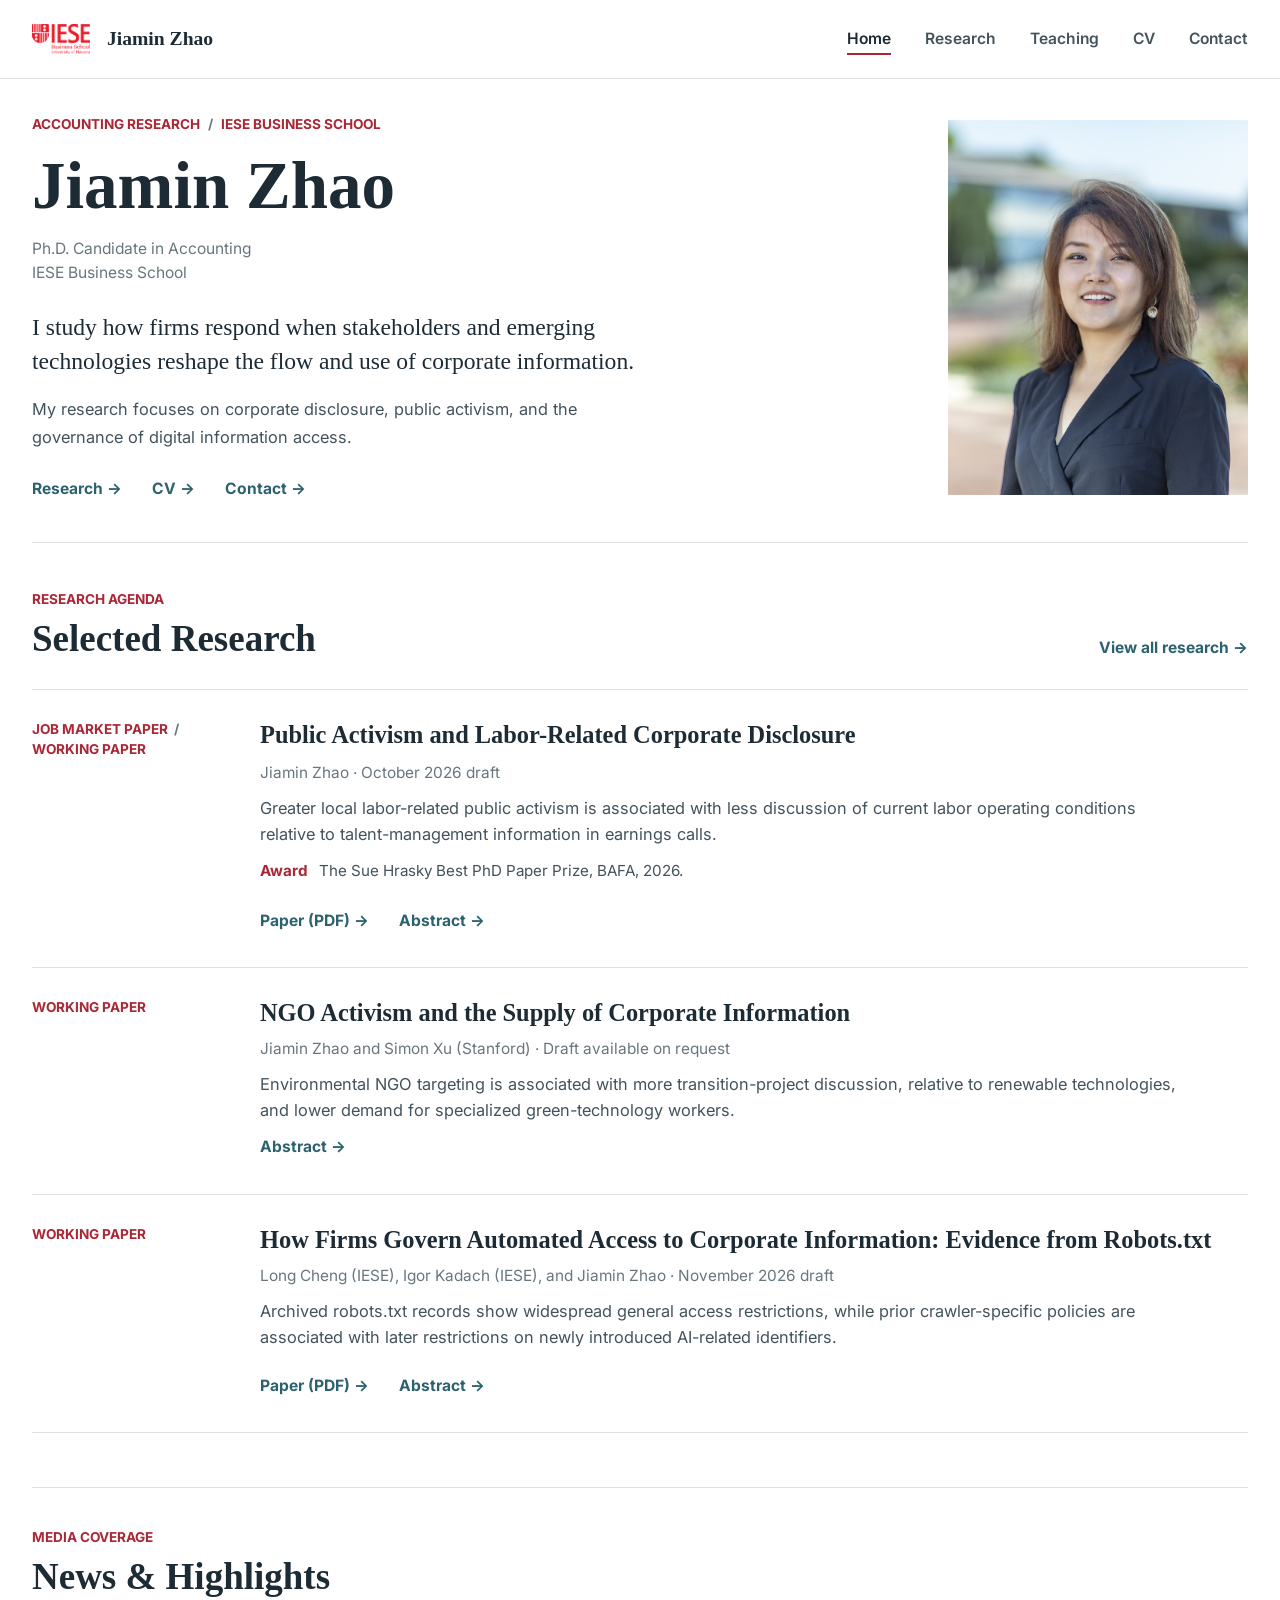
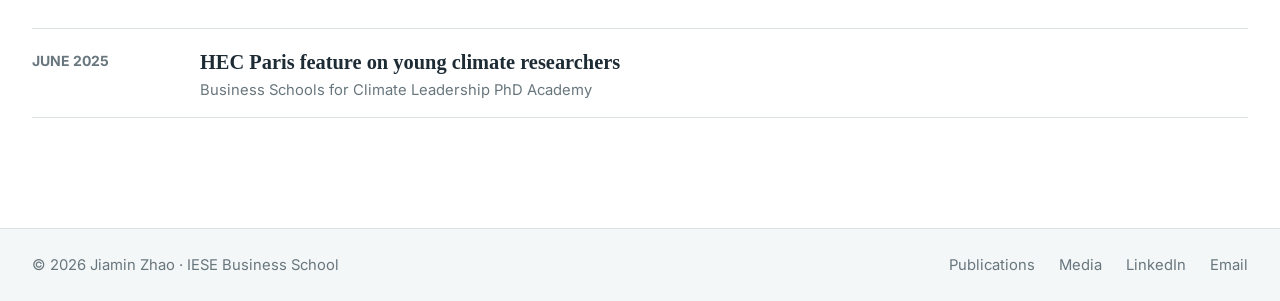
==== index.html @ 76c3f4a5 "Build MkDocs site [skip ci]" ====
<!doctype html>
<html lang="en" class="no-js">
  <head>
    
      <meta charset="utf-8">
      <meta name="viewport" content="width=device-width,initial-scale=1">
      
        <meta name="description" content="Jiamin Zhao is an Accounting Ph.D. Candidate at IESE Business School studying corporate disclosure, public activism, and the governance of digital information access.">
      
      
      
        <link rel="canonical" href="https://zhao-jiamin.github.io/">
      
      
      
        <link rel="next" href="research/">
      
      
        
      
      
      <link rel="icon" href="assets/images/monogram.svg">
      <meta name="generator" content="mkdocs-1.6.1, mkdocs-material-9.8.1">
    
    
      
        <title>Home - Jiamin Zhao</title>
      
    
    
      <link rel="stylesheet" href="assets/stylesheets/main.57a0d79d.min.css">
      
        
        <link rel="stylesheet" href="assets/stylesheets/palette.fb2fffe2.min.css">
      
      


    
    
      
    
    
      
        
        
        <link rel="preconnect" href="https://fonts.gstatic.com" crossorigin>
        <link rel="stylesheet" href="https://fonts.googleapis.com/css?family=Inter:300,300i,400,400i,700,700i%7CJetBrains+Mono:400,400i,700,700i&display=fallback">
        <style>:root{--md-text-font:"Inter";--md-code-font:"JetBrains Mono"}</style>
      
    
    
      <link rel="stylesheet" href="assets/stylesheets/extra.css">
    
    <script>__md_scope=new URL(".",location),__md_hash=e=>[...e].reduce(((e,_)=>(e<<5)-e+_.charCodeAt(0)),0),__md_get=(e,_=localStorage,t=__md_scope)=>JSON.parse(_.getItem(t.pathname+"."+e)),__md_set=(e,_,t=localStorage,a=__md_scope)=>{try{t.setItem(a.pathname+"."+e,JSON.stringify(_))}catch(e){}}</script>
    
      

    
    
  
  

  </head>
  
  
    
    
    
    
    
    <body dir="ltr" data-md-color-scheme="default" data-md-color-primary="white" data-md-color-accent="red">
  
    
    <input class="md-toggle" data-md-toggle="drawer" type="checkbox" id="__drawer" autocomplete="off">
    <input class="md-toggle" data-md-toggle="search" type="checkbox" id="__search" autocomplete="off">
    <label class="md-overlay" for="__drawer"></label>
    <div data-md-component="skip">
      
    </div>
    <div data-md-component="announce">
      
    </div>
    
    
  <header class="site-header">
    <a class="site-skip" href="#main-content">Skip to content</a>
    <div class="site-header__inner">
      <a class="site-brand" href="." aria-label="Jiamin Zhao, home">
        <img src="assets/iese-logo.png" alt="IESE Business School" width="58" height="31">
        <span>Jiamin Zhao</span>
      </a>
      <nav class="site-nav" aria-label="Primary navigation">
        <a href="." aria-current="page">Home</a>
        <a href="research/" >Research</a>
        <a href="teaching/" >Teaching</a>
        <a href="assets/cv.pdf">CV</a>
        <a href="mailto:JZhao@iese.edu">Contact</a>
      </nav>
      <details class="site-menu">
        <summary>Menu</summary>
        <nav aria-label="Mobile navigation">
          <a href="." aria-current="page">Home</a>
          <a href="research/" >Research</a>
          <a href="teaching/" >Teaching</a>
          <a href="assets/cv.pdf">CV</a>
          <a href="mailto:JZhao@iese.edu">Contact</a>
        </nav>
      </details>
    </div>
  </header>

    <div class="md-container" data-md-component="container">
      
      
      <main class="md-main" data-md-component="main">
        <div class="md-main__inner md-grid">
          
          
  <div class="md-content" data-md-component="content">
    <article class="md-content__inner md-typeset" id="main-content" tabindex="-1">
      <div class="home-hero">
  <div class="hero-identity">
    <p class="eyebrow">Accounting research <span aria-hidden="true">/</span> IESE Business School</p>
    <h1>Jiamin Zhao</h1>
    <p class="hero-role">Ph.D. Candidate in Accounting<br>IESE Business School</p>
  </div>
  <figure class="hero-portrait">
    <img src="assets/images/profile.jpg" alt="Portrait of Jiamin Zhao" width="800" height="1000" fetchpriority="high">
  </figure>
  <div class="hero-message">
    <p class="hero-statement">I study how firms respond when stakeholders and emerging technologies reshape the flow and use of corporate information.</p>
    <p class="hero-support">My research focuses on corporate disclosure, public activism, and the governance of digital information access.</p>
    <div class="hero-links">
      <a href="research/">Research <span aria-hidden="true">&rarr;</span></a>
      <a href="assets/cv.pdf">CV <span aria-hidden="true">&rarr;</span></a>
      <a href="mailto:JZhao@iese.edu">Contact <span aria-hidden="true">&rarr;</span></a>
    </div>
  </div>
</div>

<section class="home-research" aria-labelledby="selected-research">
  <div class="section-heading">
    <div>
      <p class="eyebrow">Research agenda</p>
      <h2 id="selected-research">Selected Research</h2>
    </div>
    <a href="research/" class="section-link">View all research <span aria-hidden="true">&rarr;</span></a>
  </div>

  <article class="research-preview">
    <p class="research-preview__label">Job Market Paper <span aria-hidden="true">/</span> Working paper</p>
    <h3><a href="research/#job-market-paper">Public Activism and Labor-Related Corporate Disclosure</a></h3>
    <p class="research-preview__authors">Jiamin Zhao <span aria-hidden="true">&middot;</span> October 2026 draft</p>
    <p class="research-preview__summary">Greater local labor-related public activism is associated with less discussion of current labor operating conditions relative to talent-management information in earnings calls.</p>
    <p class="research-preview__award"><strong>Award</strong> The Sue Hrasky Best PhD Paper Prize, BAFA, 2026.</p>
    <div class="paper-links">
      <a href="assets/job-market-paper.pdf">Paper (PDF) <span aria-hidden="true">&rarr;</span></a>
      <a href="research/#job-market-abstract">Abstract <span aria-hidden="true">&rarr;</span></a>
    </div>
  </article>

  <article class="research-preview">
    <p class="research-preview__label">Working paper</p>
    <h3><a href="research/#ngo-activism">NGO Activism and the Supply of Corporate Information</a></h3>
    <p class="research-preview__authors">Jiamin Zhao and Simon Xu (Stanford) <span aria-hidden="true">&middot;</span> Draft available on request</p>
    <p class="research-preview__summary">Environmental NGO targeting is associated with more transition-project discussion, relative to renewable technologies, and lower demand for specialized green-technology workers.</p>
    <a class="text-link" href="research/#ngo-abstract">Abstract <span aria-hidden="true">&rarr;</span></a>
  </article>

  <article class="research-preview">
    <p class="research-preview__label">Working paper</p>
    <h3><a href="research/#automated-access">How Firms Govern Automated Access to Corporate Information: Evidence from Robots.txt</a></h3>
    <p class="research-preview__authors">Long Cheng (IESE), Igor Kadach (IESE), and Jiamin Zhao <span aria-hidden="true">&middot;</span> November 2026 draft</p>
    <p class="research-preview__summary">Archived robots.txt records show widespread general access restrictions, while prior crawler-specific policies are associated with later restrictions on newly introduced AI-related identifiers.</p>
    <div class="paper-links">
      <a href="assets/automated-access-paper.pdf">Paper (PDF) <span aria-hidden="true">&rarr;</span></a>
      <a href="research/#automated-access-abstract">Abstract <span aria-hidden="true">&rarr;</span></a>
    </div>
  </article>
</section>

<section class="home-highlights" aria-labelledby="news-highlights">
  <div class="section-heading">
    <div>
      <p class="eyebrow">Media coverage</p>
      <h2 id="news-highlights">News &amp; Highlights</h2>
    </div>
  </div>
  <article class="highlight-entry">
    <p class="highlight-date">June 2025</p>
    <p><a href="https://www.hec.edu/en/society-organizations-center/news/young-researchers-converge-hec-paris-rethink-climate-leadership">HEC Paris feature on young climate researchers</a><span>Business Schools for Climate Leadership PhD Academy</span></p>
  </article>
</section>
    </article>
  </div>

          
<script>var target=document.getElementById(location.hash.slice(1));target&&target.name&&(target.checked=target.name.startsWith("__tabbed_"))</script>
        </div>
        
      </main>
      
  <footer class="site-footer">
    <div class="site-footer__inner">
      <p>&copy; 2026 Jiamin Zhao <span aria-hidden="true">&middot;</span> IESE Business School</p>
      <nav aria-label="Secondary navigation">
        <a href="publications/">Publications</a>
        <a href="insights/">Media</a>
        <a href="https://www.linkedin.com/in/jiamin-zhao-689607228/">LinkedIn</a>
        <a href="mailto:JZhao@iese.edu">Email</a>
      </nav>
    </div>
  </footer>

    </div>
    <div class="md-dialog" data-md-component="dialog">
      <div class="md-dialog__inner md-typeset"></div>
    </div>
    
    
    
      
      
      <script id="__config" type="application/json">{"annotate": null, "base": ".", "features": [], "search": "assets/javascripts/workers/search.a7633da7.min.js", "tags": null, "translations": {"clipboard.copied": "Copied to clipboard", "clipboard.copy": "Copy to clipboard", "search.result.more.one": "1 more on this page", "search.result.more.other": "# more on this page", "search.result.none": "No matching documents", "search.result.one": "1 matching document", "search.result.other": "# matching documents", "search.result.placeholder": "Type to start searching", "search.result.term.missing": "Missing", "select.version": "Select version"}, "version": null}</script>
    
    
      <script src="assets/javascripts/bundle.a5f9d56c.min.js"></script>
      
    
  </body>
</html>
---- assets/stylesheets/main.57a0d79d.min.css ----
@charset "UTF-8";html{box-sizing:border-box;-webkit-text-size-adjust:none;-moz-text-size-adjust:none;text-size-adjust:none}*,:after,:before{box-sizing:inherit}@media(prefers-reduced-motion){*,:after,:before{transition:none!important}}body{margin:0;-webkit-font-smoothing:antialiased;-moz-osx-font-smoothing:grayscale;--md-text-font-family:var(--md-text-font, _),
    -apple-system, BlinkMacSystemFont, Helvetica, Arial, sans-serif;--md-code-font-family:var(--md-code-font, _),
    SFMono-Regular, Consolas, Menlo, monospace}.md-typeset code:not(.focus-visible),a,button,input,label{-webkit-tap-highlight-color:transparent}a{color:inherit;text-decoration:none}hr{box-sizing:initial;display:block;height:.05rem;padding:0;overflow:visible;border:0}small{font-size:80%}sub,sup{line-height:1em}img{border-style:none}table{border-spacing:0;border-collapse:initial}td,th{font-weight:400;vertical-align:top}button{padding:0;margin:0;font-family:inherit;font-size:inherit;background:#0000;border:0}input{border:0;outline:none}:root{--md-primary-fg-color:#4051b5;--md-primary-fg-color--light:#5d6cc0;--md-primary-fg-color--dark:#303fa1;--md-primary-bg-color:#fff;--md-primary-bg-color--light:#ffffffb3;--md-accent-fg-color:#526cfe;--md-accent-fg-color--transparent:#526cfe1a;--md-accent-bg-color:#fff;--md-accent-bg-color--light:#ffffffb3;--md-typeset-table-sort-icon:url("data:image/svg+xml;charset=utf-8,<svg xmlns='http://www.w3.org/2000/svg' viewBox='0 0 24 24'><path d='m18 21-4-4h3V7h-3l4-4 4 4h-3v10h3M2 19v-2h10v2M2 13v-2h7v2M2 7V5h4v2z'/></svg>");--md-typeset-table-sort-icon--asc:url("data:image/svg+xml;charset=utf-8,<svg xmlns='http://www.w3.org/2000/svg' viewBox='0 0 24 24'><path d='M19 17h3l-4 4-4-4h3V3h2M2 17h10v2H2M6 5v2H2V5m0 6h7v2H2z'/></svg>");--md-typeset-table-sort-icon--desc:url("data:image/svg+xml;charset=utf-8,<svg xmlns='http://www.w3.org/2000/svg' viewBox='0 0 24 24'><path d='M19 7h3l-4-4-4 4h3v14h2M2 17h10v2H2M6 5v2H2V5m0 6h7v2H2z'/></svg>")}[data-md-color-scheme=default]{color-scheme:light}[data-md-color-scheme=default] img[src$="#gh-dark-mode-only"],[data-md-color-scheme=default] img[src$="#only-dark"]{display:none}:root,[data-md-color-scheme=default]{--md-hue:225deg;--md-default-fg-color:#000000de;--md-default-fg-color--light:#0000008a;--md-default-fg-color--lighter:#00000052;--md-default-fg-color--lightest:#00000012;--md-default-bg-color:#fff;--md-default-bg-color--light:#ffffffb3;--md-default-bg-color--lighter:#ffffff4d;--md-default-bg-color--lightest:#ffffff1f;--md-code-fg-color:#36464e;--md-code-bg-color:#f5f5f5;--md-code-bg-color--light:#f5f5f5b3;--md-code-bg-color--lighter:#f5f5f54d;--md-code-hl-color:#4287ff;--md-code-hl-color--light:#4287ff1a;--md-code-hl-number-color:#d52a2a;--md-code-hl-special-color:#db1457;--md-code-hl-function-color:#a846b9;--md-code-hl-constant-color:#6e59d9;--md-code-hl-keyword-color:#3f6ec6;--md-code-hl-string-color:#1c7d4d;--md-code-hl-name-color:var(--md-code-fg-color);--md-code-hl-operator-color:var(--md-default-fg-color--light);--md-code-hl-punctuation-color:var(--md-default-fg-color--light);--md-code-hl-comment-color:var(--md-default-fg-color--light);--md-code-hl-generic-color:var(--md-default-fg-color--light);--md-code-hl-variable-color:var(--md-default-fg-color--light);--md-typeset-color:var(--md-default-fg-color);--md-typeset-a-color:var(--md-primary-fg-color);--md-typeset-del-color:#f5503d26;--md-typeset-ins-color:#0bd57026;--md-typeset-kbd-color:#fafafa;--md-typeset-kbd-accent-color:#fff;--md-typeset-kbd-border-color:#b8b8b8;--md-typeset-mark-color:#ffff0080;--md-typeset-table-color:#0000001f;--md-typeset-table-color--light:#00000009;--md-admonition-fg-color:var(--md-default-fg-color);--md-admonition-bg-color:var(--md-default-bg-color);--md-warning-fg-color:#000000de;--md-warning-bg-color:#ff9;--md-footer-fg-color:#fff;--md-footer-fg-color--light:#ffffffb3;--md-footer-fg-color--lighter:#ffffff73;--md-footer-bg-color:#000000de;--md-footer-bg-color--dark:#00000052;--md-shadow-z1:0 0.2rem 0.5rem #0000000d,
    0 0 0.05rem #0000001a;--md-shadow-z2:0 0.2rem 0.5rem #0000001a,
    0 0 0.05rem #00000040;--md-shadow-z3:0 0.2rem 0.5rem #0003,
    0 0 0.05rem #00000059}.md-icon svg{display:block;width:1.2rem;height:1.2rem;fill:currentcolor}aside,body,input{font-family:var(--md-text-font-family);font-feature-settings:"kern","liga";color:var(--md-typeset-color)}code,kbd,pre{font-family:var(--md-code-font-family);font-feature-settings:"kern"}.md-typeset{font-size:.8rem;line-height:1.6;overflow-wrap:break-word;-webkit-print-color-adjust:exact;color-adjust:exact}@media print{.md-typeset{font-size:.68rem}.md-typeset code,.md-typeset kbd,.md-typeset pre{white-space:pre-wrap}}.md-typeset blockquote,.md-typeset dl,.md-typeset figure,.md-typeset ol,.md-typeset pre,.md-typeset ul{margin-top:1em;margin-bottom:1em}.md-typeset h1{margin:0 0 1.25em;font-size:2em;line-height:1.3;color:var(--md-default-fg-color--light)}.md-typeset h1,.md-typeset h2{font-weight:300;letter-spacing:-.01em}.md-typeset h2{margin:1.6em 0 .64em;font-size:1.5625em;line-height:1.4}.md-typeset h3{margin:1.6em 0 .8em;font-size:1.25em;font-weight:400;line-height:1.5;letter-spacing:-.01em}.md-typeset h2+h3{margin-top:.8em}.md-typeset h4{margin:1em 0;font-weight:700;letter-spacing:-.01em}.md-typeset h5,.md-typeset h6{margin:1.25em 0;font-size:.8em;font-weight:700;color:var(--md-default-fg-color--light);letter-spacing:-.01em}.md-typeset h5{text-transform:uppercase}.md-typeset h5 code{text-transform:none}.md-typeset hr{display:flow-root;margin:1.5em 0;border-bottom:.05rem solid var(--md-default-fg-color--lightest)}.md-typeset a{color:var(--md-typeset-a-color);word-break:break-word}.md-typeset a,.md-typeset a:before{transition:color 125ms}.md-typeset a:focus,.md-typeset a:hover{color:var(--md-accent-fg-color)}.md-typeset a:focus code,.md-typeset a:hover code{color:var(--md-accent-fg-color);background-color:var(--md-accent-fg-color--transparent)}.md-typeset a code{color:var(--md-typeset-a-color)}.md-typeset a.focus-visible{outline-color:var(--md-accent-fg-color);outline-offset:.2rem}.md-typeset code,.md-typeset kbd,.md-typeset pre{font-variant-ligatures:none;color:var(--md-code-fg-color);direction:ltr;transition:background-color 125ms}.md-typeset code{padding:0 .2941176471em;font-size:.85em;word-break:break-word;background-color:var(--md-code-bg-color);border-radius:.1rem;-webkit-box-decoration-break:clone;box-decoration-break:clone;transition:color 125ms,background-color 125ms}.md-typeset code:not(.focus-visible){outline:none}.md-typeset pre{position:relative;display:flow-root;line-height:1.4}.md-typeset pre>code{display:block;padding:.7720588235em 1.1764705882em;margin:0;overflow:auto;word-break:normal;touch-action:auto;scrollbar-color:var(--md-default-fg-color--lighter) #0000;scrollbar-width:thin;outline-color:var(--md-accent-fg-color);box-shadow:none;-webkit-box-decoration-break:slice;box-decoration-break:slice}.md-typeset pre>code:hover{scrollbar-color:var(--md-accent-fg-color) #0000}.md-typeset pre>code::-webkit-scrollbar{width:.2rem;height:.2rem}.md-typeset pre>code::-webkit-scrollbar-thumb{background-color:var(--md-default-fg-color--lighter)}.md-typeset pre>code::-webkit-scrollbar-thumb:hover{background-color:var(--md-accent-fg-color)}.md-typeset kbd{display:inline-block;padding:0 .6666666667em;font-size:.75em;color:var(--md-default-fg-color);word-break:break-word;vertical-align:text-top;background-color:var(--md-typeset-kbd-color);border-radius:.1rem;box-shadow:0 .1rem 0 .05rem var(--md-typeset-kbd-border-color),0 .1rem 0 var(--md-typeset-kbd-border-color),0 -.1rem .2rem var(--md-typeset-kbd-accent-color) inset}.md-typeset mark{color:inherit;word-break:break-word;background-color:var(--md-typeset-mark-color);-webkit-box-decoration-break:clone;box-decoration-break:clone}.md-typeset abbr{text-decoration:none;cursor:help}.md-typeset [data-preview],.md-typeset abbr{border-bottom:.05rem dotted var(--md-default-fg-color--light)}.md-typeset small{opacity:.75}[dir=ltr] .md-typeset sub,[dir=ltr] .md-typeset sup{margin-left:.078125em}[dir=rtl] .md-typeset sub,[dir=rtl] .md-typeset sup{margin-right:.078125em}[dir=ltr] .md-typeset blockquote{padding-left:.6rem;border-left:.2rem solid var(--md-default-fg-color--lighter)}[dir=rtl] .md-typeset blockquote{padding-right:.6rem;border-right:.2rem solid var(--md-default-fg-color--lighter)}.md-typeset blockquote{margin-left:0;margin-right:0;color:var(--md-default-fg-color--light)}.md-typeset ul{list-style-type:disc}.md-typeset ul[type]{list-style-type:revert-layer}[dir=ltr] .md-typeset ol,[dir=ltr] .md-typeset ol li ol,[dir=ltr] .md-typeset ol li ul,[dir=ltr] .md-typeset ul,[dir=ltr] .md-typeset ul li ol,[dir=ltr] .md-typeset ul li ul{margin-left:.625em}[dir=rtl] .md-typeset ol,[dir=rtl] .md-typeset ol li ol,[dir=rtl] .md-typeset ol li ul,[dir=rtl] .md-typeset ul,[dir=rtl] .md-typeset ul li ol,[dir=rtl] .md-typeset ul li ul{margin-right:.625em}.md-typeset ol,.md-typeset ul{padding:0}.md-typeset ol:not([hidden]),.md-typeset ul:not([hidden]){display:flow-root}.md-typeset ol ol,.md-typeset ul ol{list-style-type:lower-alpha}.md-typeset ol ol ol,.md-typeset ul ol ol{list-style-type:lower-roman}.md-typeset ol ol ol ol,.md-typeset ul ol ol ol{list-style-type:upper-alpha}.md-typeset ol ol ol ol ol,.md-typeset ul ol ol ol ol{list-style-type:upper-roman}.md-typeset ol[type],.md-typeset ul[type]{list-style-type:revert-layer}[dir=ltr] .md-typeset ol li,[dir=ltr] .md-typeset ul li{margin-left:1.25em}[dir=rtl] .md-typeset ol li,[dir=rtl] .md-typeset ul li{margin-right:1.25em}.md-typeset ol li,.md-typeset ul li{margin-bottom:.5em}.md-typeset ol li blockquote,.md-typeset ol li p,.md-typeset ul li blockquote,.md-typeset ul li p{margin:.5em 0}.md-typeset ol li:last-child,.md-typeset ul li:last-child{margin-bottom:0}.md-typeset ol li ol,.md-typeset ol li ul,.md-typeset ul li ol,.md-typeset ul li ul{margin-top:.5em;margin-bottom:.5em}[dir=ltr] .md-typeset dd{margin-left:1.875em}[dir=rtl] .md-typeset dd{margin-right:1.875em}.md-typeset dd{margin-top:1em;margin-bottom:1.5em}.md-typeset img,.md-typeset svg,.md-typeset video{max-width:100%;height:auto}.md-typeset img[align=left]{margin:1em 1em 1em 0}.md-typeset img[align=right]{margin:1em 0 1em 1em}.md-typeset img[align]:only-child{margin-top:0}.md-typeset figure{display:flow-root;width:fit-content;max-width:100%;margin:1em auto;text-align:center}.md-typeset figure img{display:block;margin:0 auto}.md-typeset figcaption{max-width:24rem;margin:1em auto;font-style:italic}.md-typeset iframe{max-width:100%}.md-typeset table:not([class]){display:inline-block;max-width:100%;overflow:auto;font-size:.64rem;touch-action:auto;background-color:var(--md-default-bg-color);border:.05rem solid var(--md-typeset-table-color);border-radius:.1rem}@media print{.md-typeset table:not([class]){display:table}}.md-typeset table:not([class])+*{margin-top:1.5em}.md-typeset table:not([class]) td>:first-child,.md-typeset table:not([class]) th>:first-child{margin-top:0}.md-typeset table:not([class]) td>:last-child,.md-typeset table:not([class]) th>:last-child{margin-bottom:0}.md-typeset table:not([class]) td:not([align]),.md-typeset table:not([class]) th:not([align]){text-align:left}[dir=rtl] .md-typeset table:not([class]) td:not([align]),[dir=rtl] .md-typeset table:not([class]) th:not([align]){text-align:right}.md-typeset table:not([class]) th{min-width:5rem;padding:.9375em 1.25em;font-weight:700;vertical-align:top}.md-typeset table:not([class]) td{padding:.9375em 1.25em;vertical-align:top;border-top:.05rem solid var(--md-typeset-table-color)}.md-typeset table:not([class]) tbody tr{transition:background-color 125ms}.md-typeset table:not([class]) tbody tr:hover{background-color:var(--md-typeset-table-color--light);box-shadow:0 .05rem 0 var(--md-default-bg-color) inset}.md-typeset table:not([class]) a{word-break:normal}.md-typeset table th[role=columnheader]{cursor:pointer}[dir=ltr] .md-typeset table th[role=columnheader]:after{margin-left:.5em}[dir=rtl] .md-typeset table th[role=columnheader]:after{margin-right:.5em}.md-typeset table th[role=columnheader]:after{display:inline-block;width:1.2em;height:1.2em;vertical-align:text-bottom;content:"";-webkit-mask-image:var(--md-typeset-table-sort-icon);mask-image:var(--md-typeset-table-sort-icon);-webkit-mask-repeat:no-repeat;mask-repeat:no-repeat;-webkit-mask-size:contain;mask-size:contain;transition:background-color 125ms}.md-typeset table th[role=columnheader]:hover:after{background-color:var(--md-default-fg-color--lighter)}.md-typeset table th[role=columnheader][aria-sort=ascending]:after{background-color:var(--md-default-fg-color--light);-webkit-mask-image:var(--md-typeset-table-sort-icon--asc);mask-image:var(--md-typeset-table-sort-icon--asc)}.md-typeset table th[role=columnheader][aria-sort=descending]:after{background-color:var(--md-default-fg-color--light);-webkit-mask-image:var(--md-typeset-table-sort-icon--desc);mask-image:var(--md-typeset-table-sort-icon--desc)}.md-typeset__scrollwrap{margin:1em -.8rem;overflow-x:auto;touch-action:auto}.md-typeset__table{display:inline-block;padding:0 .8rem;margin-bottom:.5em}@media print{.md-typeset__table{display:block}}html .md-typeset__table table{display:table;width:100%;margin:0;overflow:hidden}@media screen and (max-width:44.984375em){.md-content__inner>pre{margin:1em -.8rem}.md-content__inner>pre code{border-radius:0}}.md-typeset .md-author{position:relative;display:block;flex-shrink:0;width:1.6rem;height:1.6rem;overflow:hidden;border-radius:100%;transition:color 125ms,transform 125ms}.md-typeset .md-author img{display:block}.md-typeset .md-author--more{font-size:.6rem;font-weight:700;line-height:1.6rem;color:var(--md-default-fg-color--lighter);text-align:center;background:var(--md-default-fg-color--lightest)}.md-typeset .md-author--long{width:2.4rem;height:2.4rem}.md-typeset a.md-author{transform:scale(1)}.md-typeset a.md-author img{filter:grayscale(100%) opacity(75%);border-radius:100%;transition:filter 125ms}.md-typeset a.md-author:focus,.md-typeset a.md-author:hover{z-index:1;transform:scale(1.1)}.md-typeset a.md-author:focus img,.md-typeset a.md-author:hover img{filter:grayscale(0)}.md-banner{overflow:auto;color:var(--md-footer-fg-color);background-color:var(--md-footer-bg-color)}@media print{.md-banner{display:none}}.md-banner--warning{color:var(--md-warning-fg-color);background-color:var(--md-warning-bg-color)}.md-banner__inner{padding:0 .8rem;margin:.6rem auto;font-size:.7rem}[dir=ltr] .md-banner__button{float:right}[dir=rtl] .md-banner__button{float:left}.md-banner__button{color:inherit;cursor:pointer;transition:opacity .25s}.no-js .md-banner__button{display:none}.md-banner__button:hover{opacity:.7}html{height:100%;overflow-x:hidden;font-size:125%}@media screen and (min-width:100em){html{font-size:137.5%}}@media screen and (min-width:125em){html{font-size:150%}}body{position:relative;display:flex;flex-direction:column;width:100%;min-height:100%;font-size:.5rem;background-color:var(--md-default-bg-color)}@media print{body{display:block}}@media screen and (max-width:59.984375em){body[data-md-scrolllock]{position:fixed}}.md-grid{max-width:61rem;margin-left:auto;margin-right:auto}.md-container{display:flex;flex-grow:1;flex-direction:column}@media print{.md-container{display:block}}.md-main{flex-grow:1}.md-main__inner{display:flex;height:100%;margin-top:1.5rem}.md-ellipsis{overflow:hidden;text-overflow:ellipsis}.md-toggle{display:none}.md-option{position:absolute;width:0;height:0;opacity:0}.md-option:checked+label:not([hidden]){display:block}.md-option.focus-visible+label{outline-style:auto;outline-color:var(--md-accent-fg-color)}.md-skip{position:fixed;z-index:-1;padding:.3rem .5rem;margin:.5rem;font-size:.64rem;color:var(--md-default-bg-color);background-color:var(--md-default-fg-color);border-radius:.1rem;outline-color:var(--md-accent-fg-color);opacity:0;transform:translateY(.4rem)}.md-skip:focus{z-index:10;opacity:1;transition:transform .25s cubic-bezier(.4,0,.2,1),opacity 175ms 75ms;transform:translateY(0)}@page{margin:25mm}:root{--md-clipboard-icon:url("data:image/svg+xml;charset=utf-8,<svg xmlns='http://www.w3.org/2000/svg' viewBox='0 0 24 24'><path d='M19 21H8V7h11m0-2H8a2 2 0 0 0-2 2v14a2 2 0 0 0 2 2h11a2 2 0 0 0 2-2V7a2 2 0 0 0-2-2m-3-4H4a2 2 0 0 0-2 2v14h2V3h12z'/></svg>");--md-code-select-icon:url("data:image/svg+xml;charset=utf-8,<svg xmlns='http://www.w3.org/2000/svg' viewBox='0 0 24 24'><path d='M19 19h-4v2h4c1.1 0 2-.9 2-2v-4h-2m0-12h-4v2h4v4h2V5c0-1.1-.9-2-2-2M5 5h4V3H5c-1.1 0-2 .9-2 2v4h2m0 6H3v4c0 1.1.9 2 2 2h4v-2H5zm2-4h2v2H7zm4 0h2v2h-2zm4 0h2v2h-2zM7 7h2v2H7zm4 0h2v2h-2zm4 0h2v2h-2zm-8 8h2v2H7zm4 0h2v2h-2zm4 0h2v2h-2z'/></svg>");--md-code-copy-icon:url("data:image/svg+xml;charset=utf-8,<svg xmlns='http://www.w3.org/2000/svg' viewBox='0 0 24 24'><path d='M19 21H8V7h11m0-2H8a2 2 0 0 0-2 2v14a2 2 0 0 0 2 2h11a2 2 0 0 0 2-2V7a2 2 0 0 0-2-2m-3-4H4a2 2 0 0 0-2 2v14h2V3h12z'/></svg>")}.md-clipboard{z-index:1;width:1.5em;height:1.5em;color:var(--md-default-fg-color--lightest);cursor:pointer;border-radius:.1rem;outline-color:var(--md-accent-fg-color);outline-offset:.1rem;transition:color .25s}@media print{.md-clipboard{display:none}}.md-clipboard:not(.focus-visible){outline:none;-webkit-tap-highlight-color:transparent}:hover>.md-clipboard{color:var(--md-default-fg-color--light)}.md-clipboard:focus,.md-clipboard:hover{color:var(--md-accent-fg-color)}.md-clipboard:after{display:block;width:1.125em;height:1.125em;margin:0 auto;content:"";background-color:currentcolor;-webkit-mask-image:var(--md-clipboard-icon);mask-image:var(--md-clipboard-icon);-webkit-mask-repeat:no-repeat;mask-repeat:no-repeat;-webkit-mask-position:center;mask-position:center;-webkit-mask-size:contain;mask-size:contain}.md-clipboard--inline{cursor:pointer}.md-clipboard--inline code{transition:color .25s,background-color .25s}.md-clipboard--inline:focus code,.md-clipboard--inline:hover code{color:var(--md-accent-fg-color);background-color:var(--md-accent-fg-color--transparent)}.md-typeset .md-code__content{display:grid}.md-code__nav{position:absolute;top:.25em;right:.25em;z-index:1;display:flex;gap:.2rem;padding:.2rem;background-color:var(--md-code-bg-color--lighter);border-radius:.1rem;transition:background-color .25s}:hover>.md-code__nav{background-color:var(--md-code-bg-color--light)}.md-code__button{display:block;width:1.5em;height:1.5em;color:var(--md-default-fg-color--lightest);cursor:pointer;outline-color:var(--md-accent-fg-color);outline-offset:.1rem;transition:color .25s}:hover>*>.md-code__button{color:var(--md-default-fg-color--light)}.md-code__button.focus-visible,.md-code__button:hover{color:var(--md-accent-fg-color)}.md-code__button--active{color:var(--md-default-fg-color)!important}.md-code__button:after{display:block;width:1.125em;height:1.125em;margin:0 auto;content:"";background-color:currentcolor;-webkit-mask-repeat:no-repeat;mask-repeat:no-repeat;-webkit-mask-position:center;mask-position:center;-webkit-mask-size:contain;mask-size:contain}.md-code__button[data-md-type=select]:after{-webkit-mask-image:var(--md-code-select-icon);mask-image:var(--md-code-select-icon)}.md-code__button[data-md-type=copy]:after{-webkit-mask-image:var(--md-code-copy-icon);mask-image:var(--md-code-copy-icon)}@keyframes consent{0%{opacity:0;transform:translateY(100%)}to{opacity:1;transform:translateY(0)}}@keyframes overlay{0%{opacity:0}to{opacity:1}}.md-consent__overlay{position:fixed;top:0;z-index:5;width:100%;height:100%;background-color:#0000008a;-webkit-backdrop-filter:blur(.1rem);backdrop-filter:blur(.1rem);opacity:1;animation:overlay .25s both}.md-consent__inner{position:fixed;bottom:0;z-index:5;width:100%;max-height:100%;padding:0;overflow:auto;background-color:var(--md-default-bg-color);border:0;border-radius:.1rem;box-shadow:0 0 .2rem #0000001a,0 .2rem .4rem #0003;animation:consent .5s cubic-bezier(.1,.7,.1,1) both}.md-consent__form{padding:.8rem}.md-consent__settings{display:none;margin:1em 0}input:checked+.md-consent__settings{display:block}.md-consent__controls{margin-bottom:.8rem}.md-typeset .md-consent__controls .md-button{display:inline}@media screen and (max-width:44.984375em){.md-typeset .md-consent__controls .md-button{display:block;width:100%;margin-top:.4rem;text-align:center}}.md-consent label{cursor:pointer}.md-content{flex-grow:1;min-width:0}.md-content__inner{padding-top:.6rem;margin:0 .8rem 1.2rem}@media screen and (min-width:76.25em){[dir=ltr] .md-sidebar--primary:not([hidden])~.md-content>.md-content__inner,[dir=rtl] .md-sidebar--secondary:not([hidden])~.md-content>.md-content__inner{margin-left:1.2rem}[dir=ltr] .md-sidebar--secondary:not([hidden])~.md-content>.md-content__inner,[dir=rtl] .md-sidebar--primary:not([hidden])~.md-content>.md-content__inner{margin-right:1.2rem}}.md-content__inner:before{display:block;height:.4rem;content:""}.md-content__inner>:last-child{margin-bottom:0}[dir=ltr] .md-content__button{float:right;margin-left:.4rem}[dir=rtl] .md-content__button{float:left;margin-right:.4rem}.md-content__button{padding:0;margin:.4rem 0}@media print{.md-content__button{display:none}}.md-typeset .md-content__button{color:var(--md-default-fg-color--lighter)}.md-content__button svg{display:inline;vertical-align:top}[dir=rtl] .md-content__button svg{transform:scaleX(-1)}[dir=ltr] .md-dialog{right:.8rem}[dir=rtl] .md-dialog{left:.8rem}.md-dialog{position:fixed;bottom:.8rem;z-index:4;min-width:11.1rem;padding:.4rem .6rem;pointer-events:none;background-color:var(--md-default-fg-color);border-radius:.1rem;box-shadow:var(--md-shadow-z3);opacity:0;transition:transform 0s .4s,opacity .4s;transform:translateY(100%)}@media print{.md-dialog{display:none}}.md-dialog--active{pointer-events:auto;opacity:1;transition:transform .4s cubic-bezier(.075,.85,.175,1),opacity .4s;transform:translateY(0)}.md-dialog__inner{font-size:.7rem;color:var(--md-default-bg-color)}.md-feedback{margin:2em 0 1em;text-align:center}.md-feedback fieldset{padding:0;margin:0;border:none}.md-feedback__title{margin:1em auto;font-weight:700}.md-feedback__inner{position:relative}.md-feedback__list{position:relative;display:flex;flex-wrap:wrap;place-content:baseline center}.md-feedback__list:hover .md-icon:not(:disabled){color:var(--md-default-fg-color--lighter)}:disabled .md-feedback__list{min-height:1.8rem}.md-feedback__icon{flex-shrink:0;margin:0 .1rem;color:var(--md-default-fg-color--light);cursor:pointer;transition:color 125ms}.md-feedback__icon:not(:disabled).md-icon:hover{color:var(--md-accent-fg-color)}.md-feedback__icon:disabled{color:var(--md-default-fg-color--lightest);pointer-events:none}.md-feedback__note{position:relative;opacity:0;transition:transform .4s cubic-bezier(.1,.7,.1,1),opacity .15s;transform:translateY(.4rem)}.md-feedback__note>*{max-width:16rem;margin:0 auto}:disabled .md-feedback__note{opacity:1;transform:translateY(0)}@media print{.md-feedback,.md-footer{display:none}}.md-footer{color:var(--md-footer-fg-color);background-color:var(--md-footer-bg-color)}.md-footer__inner{justify-content:space-between;padding:.2rem;overflow:auto}.md-footer__inner:not([hidden]){display:flex}.md-footer__link{display:flex;flex-grow:.01;align-items:end;max-width:100%;margin-top:1rem;margin-bottom:.4rem;overflow:hidden;outline-color:var(--md-accent-fg-color);transition:opacity .25s}.md-footer__link:focus,.md-footer__link:hover{opacity:.7}[dir=rtl] .md-footer__link svg{transform:scaleX(-1)}@media screen and (max-width:44.984375em){.md-footer__link--prev{flex-shrink:0}.md-footer__link--prev .md-footer__title{display:none}}[dir=ltr] .md-footer__link--next{margin-left:auto}.md-footer__link--next{text-align:right}[dir=rtl] .md-footer__link--next{margin-right:auto;text-align:left}.md-footer__title{flex-grow:1;max-width:calc(100% - 2.4rem);padding:0 1rem;margin-bottom:.7rem;font-size:.9rem;white-space:nowrap}.md-footer__button{padding:.4rem;margin:.2rem}.md-footer__direction{font-size:.64rem;opacity:.7}.md-footer-meta{background-color:var(--md-footer-bg-color--dark)}.md-footer-meta__inner{display:flex;flex-wrap:wrap;justify-content:space-between;padding:.2rem}html .md-footer-meta.md-typeset a{color:var(--md-footer-fg-color--light)}html .md-footer-meta.md-typeset a:focus,html .md-footer-meta.md-typeset a:hover{color:var(--md-footer-fg-color)}.md-copyright{width:100%;padding:.4rem 0;margin:auto .6rem;font-size:.64rem;color:var(--md-footer-fg-color--lighter)}.md-copyright__highlight{color:var(--md-footer-fg-color--light)}.md-social{display:inline-flex;gap:.2rem;padding:.2rem 0 .6rem;margin:0 .4rem}@media screen and (min-width:45em){.md-copyright{width:auto}.md-social{padding:.6rem 0}}.md-social__link{display:inline-block;width:1.6rem;height:1.6rem;text-align:center}.md-social__link:before{line-height:1.9}.md-social__link svg{max-height:.8rem;vertical-align:-25%;fill:currentcolor}.md-typeset .md-button{display:inline-block;padding:.625em 2em;font-weight:700;color:var(--md-primary-fg-color);cursor:pointer;border:.1rem solid;border-radius:.1rem;transition:color 125ms,background-color 125ms,border-color 125ms}.md-typeset .md-button--primary{color:var(--md-primary-bg-color);background-color:var(--md-primary-fg-color);border-color:var(--md-primary-fg-color)}.md-typeset .md-button:focus,.md-typeset .md-button:hover{color:var(--md-accent-bg-color);background-color:var(--md-accent-fg-color);border-color:var(--md-accent-fg-color)}[dir=ltr] .md-typeset .md-input,[dir=rtl] .md-typeset .md-input{border-top-left-radius:.1rem}[dir=ltr] .md-typeset .md-input,[dir=rtl] .md-typeset .md-input{border-top-right-radius:.1rem}.md-typeset .md-input{height:1.8rem;padding:0 .6rem;font-size:.8rem;border-bottom:.1rem solid var(--md-default-fg-color--lighter);box-shadow:var(--md-shadow-z1);transition:border .25s,box-shadow .25s}.md-typeset .md-input:focus,.md-typeset .md-input:hover{border-bottom-color:var(--md-accent-fg-color);box-shadow:var(--md-shadow-z2)}.md-typeset .md-input--stretch{width:100%}.md-header{position:sticky;left:0;right:0;top:0;z-index:4;display:block;color:var(--md-primary-bg-color);background-color:var(--md-primary-fg-color);box-shadow:0 0 .2rem #0000,0 .2rem .4rem #0000}@media print{.md-header{display:none}}.md-header[hidden]{transition:transform .25s cubic-bezier(.8,0,.6,1),box-shadow .25s;transform:translateY(-100%)}.md-header--shadow{box-shadow:0 0 .2rem #0000001a,0 .2rem .4rem #0003;transition:transform .25s cubic-bezier(.1,.7,.1,1),box-shadow .25s}.md-header__inner{display:flex;align-items:center;padding:0 .2rem}.md-header__button{position:relative;z-index:1;padding:.4rem;margin:.2rem;color:currentcolor;vertical-align:middle;cursor:pointer;outline-color:var(--md-accent-fg-color);transition:opacity .25s}.md-header__button:hover{opacity:.7}.md-header__button:not([hidden]){display:inline-block}.md-header__button:not(.focus-visible){outline:none;-webkit-tap-highlight-color:transparent}.md-header__button.md-logo{padding:.4rem;margin:.2rem}@media screen and (max-width:76.234375em){.md-header__button.md-logo{display:none}}.md-header__button.md-logo img,.md-header__button.md-logo svg{display:block;width:auto;height:1.2rem;fill:currentcolor}@media screen and (min-width:60em){.md-header__button[for=__search]{display:none}}.no-js .md-header__button[for=__search]{display:none}[dir=rtl] .md-header__button[for=__search] svg{transform:scaleX(-1)}@media screen and (min-width:76.25em){.md-header__button[for=__drawer]{display:none}}.md-header__topic{position:absolute;display:flex;max-width:100%;white-space:nowrap;transition:transform .4s cubic-bezier(.1,.7,.1,1),opacity .15s}.md-header__topic+.md-header__topic{z-index:-1;pointer-events:none;opacity:0;transition:transform .4s cubic-bezier(1,.7,.1,.1),opacity .15s;transform:translateX(1.25rem)}[dir=rtl] .md-header__topic+.md-header__topic{transform:translateX(-1.25rem)}.md-draft,.md-header__topic:first-child,.md-nav__title{font-weight:700}[dir=ltr] .md-header__title{margin-left:1rem;margin-right:.4rem}[dir=rtl] .md-header__title{margin-right:1rem;margin-left:.4rem}.md-header__title{flex-grow:1;height:2.4rem;font-size:.9rem;line-height:2.4rem}.md-header__title--active .md-header__topic{z-index:-1;pointer-events:none;opacity:0;transition:transform .4s cubic-bezier(1,.7,.1,.1),opacity .15s;transform:translateX(-1.25rem)}[dir=rtl] .md-header__title--active .md-header__topic{transform:translateX(1.25rem)}.md-header__title--active .md-header__topic+.md-header__topic{z-index:0;pointer-events:auto;opacity:1;transition:transform .4s cubic-bezier(.1,.7,.1,1),opacity .15s;transform:translateX(0)}.md-header__title>.md-header__ellipsis{position:relative;width:100%;height:100%}.md-header__option{display:flex;flex-shrink:0;max-width:100%;white-space:nowrap;transition:max-width 0s .25s,opacity .25s .25s}[data-md-toggle=search]:checked~.md-header .md-header__option{max-width:0;opacity:0;transition:max-width,opacity}.md-header__option>input{bottom:0}.md-header__source{display:none}@media screen and (min-width:60em){[dir=ltr] .md-header__source{margin-left:1rem}[dir=rtl] .md-header__source{margin-right:1rem}.md-header__source{display:block;width:11.7rem;max-width:11.7rem}}@media screen and (min-width:76.25em){[dir=ltr] .md-header__source{margin-left:1.4rem}[dir=rtl] .md-header__source{margin-right:1.4rem}}.md-meta{font-size:.7rem;line-height:1.3;color:var(--md-default-fg-color--light)}.md-meta__list{display:inline-flex;flex-wrap:wrap;padding:0;margin:0;list-style:none}.md-meta__item:not(:last-child):after{margin-left:.2rem;margin-right:.2rem;content:"·"}.md-meta__link{color:var(--md-typeset-a-color)}.md-meta__link:focus,.md-meta__link:hover{color:var(--md-accent-fg-color)}.md-draft{display:inline-block;padding-left:.5714285714em;padding-right:.5714285714em;color:#fff;background-color:#ff1744;border-radius:.125em}:root{--md-nav-icon--prev:url("data:image/svg+xml;charset=utf-8,<svg xmlns='http://www.w3.org/2000/svg' viewBox='0 0 24 24'><path d='M20 11v2H8l5.5 5.5-1.42 1.42L4.16 12l7.92-7.92L13.5 5.5 8 11z'/></svg>");--md-nav-icon--next:url("data:image/svg+xml;charset=utf-8,<svg xmlns='http://www.w3.org/2000/svg' viewBox='0 0 24 24'><path d='M8.59 16.58 13.17 12 8.59 7.41 10 6l6 6-6 6z'/></svg>");--md-toc-icon:url("data:image/svg+xml;charset=utf-8,<svg xmlns='http://www.w3.org/2000/svg' viewBox='0 0 24 24'><path d='M3 9h14V7H3zm0 4h14v-2H3zm0 4h14v-2H3zm16 0h2v-2h-2zm0-10v2h2V7zm0 6h2v-2h-2z'/></svg>");--md-path-icon:url("data:image/svg+xml;charset=utf-8,<svg xmlns='http://www.w3.org/2000/svg' viewBox='0 0 24 24'><path d='M8.59 16.58 13.17 12 8.59 7.41 10 6l6 6-6 6z'/></svg>");--md-post-pin-icon:url("data:image/svg+xml;charset=utf-8,<svg xmlns='http://www.w3.org/2000/svg' viewBox='0 0 24 24'><path d='M16 12V4h1V2H7v2h1v8l-2 2v2h5.2v6h1.6v-6H18v-2z'/></svg>");--md-progress-value:0;--md-progress-delay:400ms;--md-search-result-icon:url("data:image/svg+xml;charset=utf-8,<svg xmlns='http://www.w3.org/2000/svg' viewBox='0 0 24 24'><path d='M14 2H6a2 2 0 0 0-2 2v16a2 2 0 0 0 2 2h7c-.41-.25-.8-.56-1.14-.9-.33-.33-.61-.7-.86-1.1H6V4h7v5h5v1.18c.71.16 1.39.43 2 .82V8zm6.31 16.9c1.33-2.11.69-4.9-1.4-6.22-2.11-1.33-4.91-.68-6.22 1.4-1.34 2.11-.69 4.89 1.4 6.22 1.46.93 3.32.93 4.79.02L22 23.39 23.39 22zm-3.81.1a2.5 2.5 0 0 1-2.5-2.5 2.5 2.5 0 0 1 2.5-2.5 2.5 2.5 0 0 1 2.5 2.5 2.5 2.5 0 0 1-2.5 2.5'/></svg>")}.md-nav,.md-nav__link .md-typeset{font-size:.7rem;line-height:1.3}.md-nav__title{display:block;padding:0 .6rem;overflow:hidden;color:var(--md-default-fg-color--light);text-overflow:ellipsis}.md-nav__title .md-nav__button{display:none}.md-nav__title .md-nav__button img{width:auto;height:100%}.md-nav__title .md-nav__button.md-logo img,.md-nav__title .md-nav__button.md-logo svg{display:block;width:auto;max-width:100%;height:2.4rem;object-fit:contain;fill:currentcolor}.md-nav__list{padding:0;margin:0;list-style:none}.md-nav__link{display:flex;gap:.4rem;align-items:flex-start;margin-top:.625em;scroll-snap-align:start;transition:color 125ms}.md-nav__link--passed,.md-nav__link--passed code{color:var(--md-default-fg-color--light)}.md-nav__item .md-nav__link--active,.md-nav__item .md-nav__link--active code{color:var(--md-typeset-a-color)}.md-nav__link .md-ellipsis{position:relative}.md-nav__link .md-ellipsis code{word-break:normal}[dir=ltr] .md-nav__link .md-icon:last-child{margin-left:auto}[dir=rtl] .md-nav__link .md-icon:last-child{margin-right:auto}.md-nav__link svg{position:relative;flex-shrink:0;height:1.3em;fill:currentcolor}.md-nav__link[for]:focus,.md-nav__link[for]:hover,.md-nav__link[href]:focus,.md-nav__link[href]:hover{color:var(--md-accent-fg-color);cursor:pointer}.md-nav__link[for]:focus code,.md-nav__link[for]:hover code,.md-nav__link[href]:focus code,.md-nav__link[href]:hover code{color:var(--md-accent-fg-color);background-color:var(--md-accent-fg-color--transparent)}.md-nav__link.focus-visible,.md-pagination__link.focus-visible{outline-color:var(--md-accent-fg-color);outline-offset:.2rem}.md-nav--primary .md-nav__link[for=__toc]{display:none}.md-nav--primary .md-nav__link[for=__toc] .md-icon:after{display:block;width:100%;height:100%;background-color:currentcolor;-webkit-mask-image:var(--md-toc-icon);mask-image:var(--md-toc-icon)}.md-nav--primary .md-nav__link[for=__toc]~.md-nav,.md-nav__source{display:none}.md-nav__container>.md-nav__link{margin-top:0}.md-nav__container>.md-nav__link:first-child{flex-grow:1;min-width:0}.md-nav__icon{flex-shrink:0}@media screen and (max-width:76.234375em){.md-nav--primary,.md-nav--primary .md-nav{position:absolute;left:0;right:0;top:0;z-index:1;display:flex;flex-direction:column;height:100%;background-color:var(--md-default-bg-color)}.md-nav--primary .md-nav__item,.md-nav--primary .md-nav__title{font-size:.8rem;line-height:1.5}.md-nav--primary .md-nav__title{position:relative;height:5.6rem;padding:3rem .8rem .2rem;line-height:2.4rem;color:var(--md-default-fg-color--light);white-space:nowrap;cursor:pointer;background-color:var(--md-default-fg-color--lightest)}[dir=ltr] .md-nav--primary .md-nav__title .md-nav__icon{left:.4rem}[dir=rtl] .md-nav--primary .md-nav__title .md-nav__icon{right:.4rem}.md-nav--primary .md-nav__title .md-nav__icon{position:absolute;top:.4rem;display:block;width:1.2rem;height:1.2rem;margin:.2rem}.md-nav--primary .md-nav__title .md-nav__icon:after{display:block;width:100%;height:100%;content:"";background-color:currentcolor;-webkit-mask-image:var(--md-nav-icon--prev);mask-image:var(--md-nav-icon--prev);-webkit-mask-repeat:no-repeat;mask-repeat:no-repeat;-webkit-mask-position:center;mask-position:center;-webkit-mask-size:contain;mask-size:contain}.md-nav--primary .md-nav__title~.md-nav__list{overflow-y:auto;touch-action:pan-y;scroll-snap-type:y mandatory;background-color:var(--md-default-bg-color);box-shadow:0 .05rem 0 var(--md-default-fg-color--lightest) inset}.md-nav--primary .md-nav__title~.md-nav__list>:first-child{border-top:0}.md-nav--primary .md-nav__title[for=__drawer]{font-weight:700;color:var(--md-primary-bg-color);background-color:var(--md-primary-fg-color)}.md-nav--primary .md-nav__title .md-logo{position:absolute;left:.2rem;right:.2rem;top:.2rem;display:block;padding:.4rem;margin:.2rem}.md-nav--primary .md-nav__list{flex:1}.md-nav--primary .md-nav__item{border-top:.05rem solid var(--md-default-fg-color--lightest)}.md-nav--primary .md-nav__item--active>.md-nav__link{color:var(--md-typeset-a-color)}.md-nav--primary .md-nav__item--active>.md-nav__link:focus,.md-nav--primary .md-nav__item--active>.md-nav__link:hover{color:var(--md-accent-fg-color)}.md-nav--primary .md-nav__link{padding:.6rem .8rem;margin-top:0}.md-nav--primary .md-nav__link svg{margin-top:.1em}.md-nav--primary .md-nav__link>.md-nav__link{padding:0}[dir=ltr] .md-nav--primary .md-nav__link .md-nav__icon{margin-right:-.2rem}[dir=rtl] .md-nav--primary .md-nav__link .md-nav__icon{margin-left:-.2rem}.md-nav--primary .md-nav__link .md-nav__icon{width:1.2rem;height:1.2rem;font-size:1.2rem}.md-nav--primary .md-nav__link .md-nav__icon:after{display:block;width:100%;height:100%;content:"";background-color:currentcolor;-webkit-mask-image:var(--md-nav-icon--next);mask-image:var(--md-nav-icon--next);-webkit-mask-repeat:no-repeat;mask-repeat:no-repeat;-webkit-mask-position:center;mask-position:center;-webkit-mask-size:contain;mask-size:contain}[dir=rtl] .md-nav--primary .md-nav__icon:after{transform:scale(-1)}.md-nav--primary .md-nav--secondary .md-nav{position:static;background-color:initial}[dir=ltr] .md-nav--primary .md-nav--secondary .md-nav .md-nav__link{padding-left:1.4rem}[dir=rtl] .md-nav--primary .md-nav--secondary .md-nav .md-nav__link{padding-right:1.4rem}[dir=ltr] .md-nav--primary .md-nav--secondary .md-nav .md-nav .md-nav__link{padding-left:2rem}[dir=rtl] .md-nav--primary .md-nav--secondary .md-nav .md-nav .md-nav__link{padding-right:2rem}[dir=ltr] .md-nav--primary .md-nav--secondary .md-nav .md-nav .md-nav .md-nav__link{padding-left:2.6rem}[dir=rtl] .md-nav--primary .md-nav--secondary .md-nav .md-nav .md-nav .md-nav__link{padding-right:2.6rem}[dir=ltr] .md-nav--primary .md-nav--secondary .md-nav .md-nav .md-nav .md-nav .md-nav__link{padding-left:3.2rem}[dir=rtl] .md-nav--primary .md-nav--secondary .md-nav .md-nav .md-nav .md-nav .md-nav__link{padding-right:3.2rem}.md-nav--secondary{background-color:initial}.md-nav__toggle~.md-nav{display:flex;opacity:0;transition:transform .25s cubic-bezier(.8,0,.6,1),opacity 125ms 50ms;transform:translateX(100%)}[dir=rtl] .md-nav__toggle~.md-nav{transform:translateX(-100%)}.md-nav__toggle:checked~.md-nav{opacity:1;transition:transform .25s cubic-bezier(.4,0,.2,1),opacity 125ms 125ms;transform:translateX(0)}.md-nav__toggle:checked~.md-nav>.md-nav__list{backface-visibility:hidden}}@media screen and (max-width:59.984375em){.md-nav--primary .md-nav__link[for=__toc]{display:flex}.md-nav--primary .md-nav__link[for=__toc] .md-icon:after{content:""}.md-nav--primary .md-nav__link[for=__toc]+.md-nav__link{display:none}.md-nav--primary .md-nav__link[for=__toc]~.md-nav{display:flex}.md-nav__source{display:block;padding:0 .2rem;color:var(--md-primary-bg-color);background-color:var(--md-primary-fg-color--dark)}}@media screen and (min-width:60em) and (max-width:76.234375em){.md-nav--integrated .md-nav__link[for=__toc]{display:flex}.md-nav--integrated .md-nav__link[for=__toc] .md-icon:after{content:""}.md-nav--integrated .md-nav__link[for=__toc]+.md-nav__link{display:none}.md-nav--integrated .md-nav__link[for=__toc]~.md-nav{display:flex}}@media screen and (min-width:60em){.md-nav{margin-bottom:-.4rem}.md-nav--secondary .md-nav__title{position:sticky;top:0;z-index:1;background:var(--md-default-bg-color);box-shadow:0 0 .4rem .4rem var(--md-default-bg-color)}.md-nav--secondary .md-nav__title[for=__toc]{scroll-snap-align:start}.md-nav--secondary .md-nav__title .md-nav__icon{display:none}[dir=ltr] .md-nav--secondary .md-nav__list{padding-left:.6rem}[dir=rtl] .md-nav--secondary .md-nav__list{padding-right:.6rem}.md-nav--secondary .md-nav__list{padding-bottom:.4rem}[dir=ltr] .md-nav--secondary .md-nav__item>.md-nav__link{margin-right:.4rem}[dir=rtl] .md-nav--secondary .md-nav__item>.md-nav__link{margin-left:.4rem}}@media screen and (min-width:76.25em){.md-nav{margin-bottom:-.4rem;transition:max-height .25s cubic-bezier(.86,0,.07,1)}.md-nav--primary .md-nav__title{position:sticky;top:0;z-index:1;background:var(--md-default-bg-color);box-shadow:0 0 .4rem .4rem var(--md-default-bg-color)}.md-nav--primary .md-nav__title[for=__drawer]{scroll-snap-align:start}.md-nav--primary .md-nav__title .md-nav__icon{display:none}[dir=ltr] .md-nav--primary .md-nav__list{padding-left:.6rem}[dir=rtl] .md-nav--primary .md-nav__list{padding-right:.6rem}.md-nav--primary .md-nav__list{padding-bottom:.4rem}[dir=ltr] .md-nav--primary .md-nav__item>.md-nav__link{margin-right:.4rem}[dir=rtl] .md-nav--primary .md-nav__item>.md-nav__link{margin-left:.4rem}.md-nav__toggle~.md-nav{display:grid;grid-template-rows:minmax(.4rem,0fr);visibility:collapse;opacity:0;transition:grid-template-rows .25s cubic-bezier(.86,0,.07,1),opacity .25s,visibility 0s .25s}.md-nav__toggle~.md-nav>.md-nav__list{overflow:hidden}.md-nav__toggle.md-toggle--indeterminate~.md-nav,.md-nav__toggle:checked~.md-nav{grid-template-rows:minmax(.4rem,1fr);visibility:visible;opacity:1;transition:grid-template-rows .25s cubic-bezier(.86,0,.07,1),opacity .15s .1s,visibility}.md-nav__toggle.md-toggle--indeterminate~.md-nav{transition:none}.md-nav__item--nested>.md-nav>.md-nav__title{display:none}.md-nav__item--section{display:block;margin:1.25em 0}.md-nav__item--section:last-child{margin-bottom:0}.md-nav__item--section>.md-nav__link{font-weight:700}.md-nav--lifted>.md-nav__list>.md-nav__item>[for],.md-nav__item--section>.md-nav__link[for]{color:var(--md-default-fg-color--light)}.md-nav--lifted>.md-nav__list>.md-nav__item--active>.md-nav__link:not(.md-nav__container),.md-nav__item--section>.md-nav__link:not(.md-nav__container){pointer-events:none}.md-nav__item--section>.md-nav__link .md-icon,.md-nav__item--section>.md-nav__link>[for]{display:none}[dir=ltr] .md-nav__item--section>.md-nav{margin-left:-.6rem}[dir=rtl] .md-nav__item--section>.md-nav{margin-right:-.6rem}.md-nav__item--section>.md-nav{display:block;visibility:visible;opacity:1}.md-nav__item--section>.md-nav>.md-nav__list>.md-nav__item{padding:0}.md-nav__icon{width:.9rem;height:.9rem;border-radius:100%;transition:background-color .25s}.md-nav__icon:hover{background-color:var(--md-accent-fg-color--transparent)}.md-nav__icon:after{display:inline-block;width:100%;height:100%;vertical-align:-.1rem;content:"";background-color:currentcolor;border-radius:100%;-webkit-mask-image:var(--md-nav-icon--next);mask-image:var(--md-nav-icon--next);-webkit-mask-repeat:no-repeat;mask-repeat:no-repeat;-webkit-mask-position:center;mask-position:center;-webkit-mask-size:contain;mask-size:contain;transition:transform .25s}[dir=rtl] .md-nav__icon:after{transform:rotate(180deg)}.md-nav__item--nested .md-nav__toggle:checked~.md-nav__link .md-nav__icon:after,.md-nav__item--nested .md-toggle--indeterminate~.md-nav__link .md-nav__icon:after{transform:rotate(90deg)}.md-nav--lifted>.md-nav__list>.md-nav__item,.md-nav--lifted>.md-nav__title{display:none}.md-nav--lifted>.md-nav__list>.md-nav__item--active{display:block}.md-nav--lifted>.md-nav__list>.md-nav__item--active>.md-nav__link{position:sticky;top:0;z-index:1;margin-top:0;background:var(--md-default-bg-color);box-shadow:0 0 .4rem .4rem var(--md-default-bg-color)}.md-nav--lifted>.md-nav__list>.md-nav__item--active.md-nav__item--section{margin:0}[dir=ltr] .md-nav--lifted>.md-nav__list>.md-nav__item>.md-nav:not(.md-nav--secondary){margin-left:-.6rem}[dir=rtl] .md-nav--lifted>.md-nav__list>.md-nav__item>.md-nav:not(.md-nav--secondary){margin-right:-.6rem}.md-nav--lifted .md-nav[data-md-level="1"]{grid-template-rows:minmax(.4rem,1fr);visibility:visible;opacity:1}[dir=ltr] .md-nav--integrated>.md-nav__list>.md-nav__item--active .md-nav--secondary{border-left:.05rem solid var(--md-primary-fg-color)}[dir=rtl] .md-nav--integrated>.md-nav__list>.md-nav__item--active .md-nav--secondary{border-right:.05rem solid var(--md-primary-fg-color)}.md-nav--integrated>.md-nav__list>.md-nav__item--active .md-nav--secondary{display:block;margin-bottom:1.25em;visibility:visible;opacity:1}.md-nav--integrated>.md-nav__list>.md-nav__item--active .md-nav--secondary>.md-nav__list{padding-bottom:0;overflow:visible}.md-nav--integrated>.md-nav__list>.md-nav__item--active .md-nav--secondary>.md-nav__title{display:none}}.md-pagination{gap:.4rem;font-size:.8rem;font-weight:700}.md-pagination,.md-pagination>*{display:flex;align-items:center;justify-content:center}.md-pagination>*{min-width:1.8rem;height:1.8rem;text-align:center;border-radius:.2rem}.md-pagination__current{color:var(--md-default-fg-color--light);background-color:var(--md-default-fg-color--lightest)}.md-pagination__link{transition:color 125ms,background-color 125ms}.md-pagination__link:focus,.md-pagination__link:hover{color:var(--md-accent-fg-color);background-color:var(--md-accent-fg-color--transparent)}.md-pagination__link:focus svg,.md-pagination__link:hover svg{color:var(--md-accent-fg-color)}.md-pagination__link svg{display:block;width:1.2rem;max-height:100%;color:var(--md-default-fg-color--lighter);fill:currentcolor}.md-path{padding-top:1.2rem;margin:0 .8rem;overflow:auto;font-size:.7rem}.md-path:not([hidden]){display:block}@media screen and (min-width:76.25em){.md-path{margin:0 1.2rem}}.md-path__list{display:flex;gap:.2rem;align-items:center;padding:0;margin:0;list-style:none}.md-path__item:not(:first-child){display:inline-flex;gap:.2rem;white-space:nowrap}.md-path__item:not(:first-child):before{display:inline;width:.8rem;height:.8rem;content:"";background-color:var(--md-default-fg-color--lighter);-webkit-mask-image:var(--md-path-icon);mask-image:var(--md-path-icon)}.md-path__link{display:flex;align-items:center;color:var(--md-default-fg-color--light)}.md-path__link:focus,.md-path__link:hover,.md-post .md-post__meta a:focus,.md-post .md-post__meta a:hover{color:var(--md-accent-fg-color)}.md-post__back{padding-bottom:1.2rem;margin-bottom:1.2rem;border-bottom:.05rem solid var(--md-default-fg-color--lightest)}@media screen and (max-width:76.234375em){.md-post__back{display:none}}[dir=rtl] .md-post__back svg{transform:scaleX(-1)}.md-post__authors{display:flex;flex-direction:column;gap:.6rem;margin:0 .6rem 1.2rem}.md-post .md-post__meta a{transition:color 125ms}.md-post__title{font-weight:700;color:var(--md-default-fg-color--light)}.md-post--excerpt{margin-bottom:3.2rem}.md-post--excerpt .md-post__header{display:flex;gap:.6rem;align-items:center;min-height:1.6rem}.md-post--excerpt .md-post__authors{display:inline-flex;flex-direction:row;gap:.2rem;align-items:center;min-height:2.4rem;margin:0}[dir=ltr] .md-post--excerpt .md-post__meta .md-meta__list{margin-right:.4rem}[dir=rtl] .md-post--excerpt .md-post__meta .md-meta__list{margin-left:.4rem}.md-post--excerpt .md-post__content>:first-child{--md-scroll-margin:6rem;margin-top:0}.md-post>.md-nav--secondary{margin:1em 0}.md-pin{padding:.2rem;margin-top:-.05rem;background:var(--md-default-fg-color--lightest);border-radius:1rem}.md-pin:after{display:block;width:.6rem;height:.6rem;margin:0 auto;content:"";background-color:currentcolor;-webkit-mask-image:var(--md-post-pin-icon);mask-image:var(--md-post-pin-icon);-webkit-mask-repeat:no-repeat;mask-repeat:no-repeat;-webkit-mask-position:center;mask-position:center;-webkit-mask-size:contain;mask-size:contain}.md-profile{display:flex;gap:.6rem;align-items:center;width:100%;font-size:.7rem;line-height:1.4}.md-profile__description{flex-grow:1}.md-content--post{display:flex}.md-content--post>.md-content__inner{flex-grow:1;min-width:0}@media screen and (min-width:76.25em){[dir=ltr] .md-content--post>.md-content__inner{margin-left:1.2rem}[dir=rtl] .md-content--post>.md-content__inner{margin-right:1.2rem}}@media screen and (max-width:76.234375em){.md-content--post{flex-flow:column-reverse}.md-sidebar.md-sidebar--post{position:static;width:100%;padding:0}.md-sidebar.md-sidebar--post .md-sidebar__scrollwrap{overflow:visible}.md-sidebar.md-sidebar--post .md-sidebar__inner{padding:0}.md-sidebar.md-sidebar--post .md-post__meta{margin-left:.6rem;margin-right:.6rem}.md-sidebar.md-sidebar--post .md-nav__item{display:inline;border:none}.md-sidebar.md-sidebar--post .md-nav__list{display:inline-flex;flex-wrap:wrap;gap:.6rem;padding-top:.6rem;padding-bottom:.6rem}.md-sidebar.md-sidebar--post .md-nav__link{padding:0}.md-sidebar.md-sidebar--post .md-nav{position:static;height:auto;margin-bottom:0}}.md-progress{position:fixed;top:0;z-index:4;width:100%;height:.075rem;background:var(--md-primary-bg-color);opacity:min(clamp(0,var(--md-progress-value),1),clamp(0,100 - var(--md-progress-value),1));transition:transform .5s cubic-bezier(.19,1,.22,1),opacity .25s var(--md-progress-delay);transform:scaleX(calc(var(--md-progress-value) * 1%));transform-origin:left}.md-search{position:relative}.no-js .md-search{display:none}.md-search__overlay{z-index:1;opacity:0}@media screen and (max-width:59.984375em){[dir=ltr] .md-search__overlay{left:-2.2rem}[dir=rtl] .md-search__overlay{right:-2.2rem}.md-search__overlay{position:absolute;top:-1rem;width:2rem;height:2rem;overflow:hidden;pointer-events:none;background-color:var(--md-default-bg-color);border-radius:1rem;transition:transform .3s .1s,opacity .2s .2s;transform-origin:center}[data-md-toggle=search]:checked~.md-header .md-search__overlay{opacity:1;transition:transform .4s,opacity .1s}}@media screen and (min-width:60em){.md-search{padding:.2rem 0}[dir=ltr] .md-search__overlay{left:0}[dir=rtl] .md-search__overlay{right:0}.md-search__overlay{position:fixed;top:0;width:0;height:0;cursor:pointer;background-color:#0000008a;transition:width 0s .25s,height 0s .25s,opacity .25s}[data-md-toggle=search]:checked~.md-header .md-search__overlay{width:100%;height:200vh;opacity:1;transition:width,height,opacity .25s}}@media screen and (max-width:29.984375em){[data-md-toggle=search]:checked~.md-header .md-search__overlay{transform:scale(45)}}@media screen and (min-width:30em) and (max-width:44.984375em){[data-md-toggle=search]:checked~.md-header .md-search__overlay{transform:scale(60)}}@media screen and (min-width:45em) and (max-width:59.984375em){[data-md-toggle=search]:checked~.md-header .md-search__overlay{transform:scale(75)}}.md-search__inner,.md-search__scrollwrap,.md-sidebar__scrollwrap{backface-visibility:hidden}@media screen and (max-width:59.984375em){[dir=ltr] .md-search__inner{left:0}.md-search__inner{position:fixed;top:0;z-index:2;width:0;height:0;overflow:hidden;opacity:0;transition:width 0s .3s,height 0s .3s,transform .15s cubic-bezier(.4,0,.2,1) .15s,opacity .15s .15s;transform:translateX(5%)}[dir=rtl] .md-search__inner{right:0;transform:translateX(-5%)}[data-md-toggle=search]:checked~.md-header .md-search__inner{width:100%;height:100%;opacity:1;transition:width,height,transform .15s cubic-bezier(.1,.7,.1,1) .15s,opacity .15s .15s;transform:translateX(0)}}@media screen and (min-width:60em){[dir=ltr] .md-search__inner{float:right}[dir=rtl] .md-search__inner{float:left}.md-search__inner{position:relative;width:11.7rem;padding:.1rem 0;transition:width .25s cubic-bezier(.1,.7,.1,1)}}@media screen and (min-width:60em) and (max-width:76.234375em){[data-md-toggle=search]:checked~.md-header .md-search__inner{width:23.4rem}}@media screen and (min-width:76.25em){[data-md-toggle=search]:checked~.md-header .md-search__inner{width:34.4rem}}.md-search__form{position:relative;z-index:2;height:2.4rem;background-color:var(--md-default-bg-color);box-shadow:0 0 .6rem #0000;transition:color .25s,background-color .25s}@media screen and (min-width:60em){.md-search__form{height:1.8rem;background-color:#00000042;border-radius:.1rem}.md-search__form:hover{background-color:#ffffff1f}}[data-md-toggle=search]:checked~.md-header .md-search__form{color:var(--md-default-fg-color);background-color:var(--md-default-bg-color);border-radius:.1rem .1rem 0 0;box-shadow:0 0 .6rem #00000012}[dir=ltr] .md-search__input{padding-left:3.6rem;padding-right:2.2rem}[dir=rtl] .md-search__input{padding-right:3.6rem;padding-left:2.2rem}.md-search__input{position:relative;z-index:2;width:100%;height:100%;font-size:.9rem;text-overflow:ellipsis;background:#0000}.md-search__input::placeholder{transition:color .25s}.md-search__input::placeholder,.md-search__input~.md-search__icon{color:var(--md-default-fg-color--light)}.md-search__input::-ms-clear{display:none}@media screen and (max-width:59.984375em){.md-search__input{width:100%;height:2.4rem;font-size:.9rem}}.md-search__icon{display:inline-block;width:1.2rem;height:1.2rem;cursor:pointer;transition:color .25s,opacity .25s}.md-search__icon:hover{opacity:.7}[dir=ltr] .md-search__icon[for=__search]{left:.5rem}[dir=rtl] .md-search__icon[for=__search]{right:.5rem}.md-search__icon[for=__search]{position:absolute;top:.3rem;z-index:2}[dir=rtl] .md-search__icon[for=__search] svg{transform:scaleX(-1)}@media screen and (max-width:59.984375em){[dir=ltr] .md-search__icon[for=__search]{left:.8rem}[dir=rtl] .md-search__icon[for=__search]{right:.8rem}.md-search__icon[for=__search]{top:.6rem}.md-search__icon[for=__search] svg:first-child{display:none}}@media screen and (min-width:60em){[dir=ltr] .md-search__input{padding-left:2.2rem}[dir=rtl] .md-search__input{padding-right:2.2rem}.md-search__input{font-size:.8rem;color:inherit}.md-search__input::placeholder{color:var(--md-primary-bg-color--light)}.md-search__input+.md-search__icon{color:var(--md-primary-bg-color)}[data-md-toggle=search]:checked~.md-header .md-search__input{text-overflow:clip}[data-md-toggle=search]:checked~.md-header .md-search__input+.md-search__icon{color:var(--md-default-fg-color--light)}[data-md-toggle=search]:checked~.md-header .md-search__input::placeholder{color:#0000}.md-search__icon[for=__search]{pointer-events:none}.md-search__icon[for=__search] svg:last-child{display:none}}[dir=ltr] .md-search__options{right:.5rem}[dir=rtl] .md-search__options{left:.5rem}.md-search__options{position:absolute;top:.3rem;z-index:2;pointer-events:none}@media screen and (max-width:59.984375em){[dir=ltr] .md-search__options{right:.8rem}[dir=rtl] .md-search__options{left:.8rem}.md-search__options{top:.6rem}}[dir=ltr] .md-search__options>.md-icon{margin-left:.2rem}[dir=rtl] .md-search__options>.md-icon{margin-right:.2rem}.md-search__options>.md-icon{color:var(--md-default-fg-color--light);opacity:0;transition:transform .15s cubic-bezier(.1,.7,.1,1),opacity .15s;transform:scale(.75)}.md-search__options>.md-icon:not(.focus-visible){outline:none;-webkit-tap-highlight-color:transparent}[data-md-toggle=search]:checked~.md-header .md-search__input:valid~.md-search__options>.md-icon{pointer-events:auto;opacity:1;transform:scale(1)}[data-md-toggle=search]:checked~.md-header .md-search__input:valid~.md-search__options>.md-icon:hover{opacity:.7}[dir=ltr] .md-search__suggest{padding-left:3.6rem;padding-right:2.2rem}[dir=rtl] .md-search__suggest{padding-right:3.6rem;padding-left:2.2rem}.md-search__suggest{position:absolute;top:0;display:flex;align-items:center;width:100%;height:100%;font-size:.9rem;color:var(--md-default-fg-color--lighter);white-space:pre;opacity:0;transition:opacity 50ms}[data-md-toggle=search]:checked~.md-header .md-search__suggest{opacity:1;transition:opacity .3s .1s}[dir=ltr] .md-search__output,[dir=rtl] .md-search__output{border-bottom-left-radius:.1rem}[dir=ltr] .md-search__output,[dir=rtl] .md-search__output{border-bottom-right-radius:.1rem}.md-search__output{position:absolute;z-index:1;width:100%;overflow:hidden}@media screen and (max-width:59.984375em){.md-search__output{top:2.4rem;bottom:0}}.md-search__scrollwrap{height:100%;overflow-y:auto;touch-action:pan-y;background-color:var(--md-default-bg-color)}@media(max-resolution:1dppx){.md-search__scrollwrap{transform:translateZ(0)}}@media screen and (min-width:60em) and (max-width:76.234375em){.md-search__scrollwrap{width:23.4rem}}@media screen and (min-width:76.25em){.md-search__scrollwrap{width:34.4rem}}@media screen and (min-width:60em){[dir=ltr] .md-search__suggest{padding-left:2.2rem}[dir=rtl] .md-search__suggest{padding-right:2.2rem}.md-search__suggest{font-size:.8rem}.md-search__output{top:1.9rem;opacity:0;transition:opacity .4s}[data-md-toggle=search]:checked~.md-header .md-search__output{box-shadow:var(--md-shadow-z3);opacity:1}.md-search__scrollwrap{max-height:0;scrollbar-color:var(--md-default-fg-color--lighter) #0000;scrollbar-width:thin}[data-md-toggle=search]:checked~.md-header .md-search__scrollwrap{max-height:75vh}.md-search__scrollwrap:hover{scrollbar-color:var(--md-accent-fg-color) #0000}.md-search__scrollwrap::-webkit-scrollbar{width:.2rem;height:.2rem}.md-search__scrollwrap::-webkit-scrollbar-thumb{background-color:var(--md-default-fg-color--lighter)}.md-search__scrollwrap::-webkit-scrollbar-thumb:hover{background-color:var(--md-accent-fg-color)}}.md-search-result{color:var(--md-default-fg-color);word-break:break-word}.md-search-result__meta{padding:0 .8rem;font-size:.64rem;line-height:1.8rem;color:var(--md-default-fg-color--light);scroll-snap-align:start;background-color:var(--md-default-fg-color--lightest)}@media screen and (min-width:60em){[dir=ltr] .md-search-result__meta{padding-left:2.2rem}[dir=rtl] .md-search-result__meta{padding-right:2.2rem}}.md-search-result__list{padding:0;margin:0;list-style:none;-webkit-user-select:none;user-select:none}.md-search-result__item{box-shadow:0 -.05rem var(--md-default-fg-color--lightest)}.md-search-result__item:first-child{box-shadow:none}.md-search-result__link{display:block;scroll-snap-align:start;outline:none;transition:background-color .25s}.md-search-result__link:focus,.md-search-result__link:hover{background-color:var(--md-accent-fg-color--transparent)}.md-search-result__link:last-child p:last-child{margin-bottom:.6rem}.md-search-result__more>summary{position:sticky;top:0;z-index:1;display:block;cursor:pointer;scroll-snap-align:start;outline:none}.md-search-result__more>summary::marker{display:none}.md-search-result__more>summary::-webkit-details-marker{display:none}.md-search-result__more>summary>div{padding:.75em .8rem;font-size:.64rem;color:var(--md-typeset-a-color);transition:color .25s,background-color .25s}@media screen and (min-width:60em){[dir=ltr] .md-search-result__more>summary>div{padding-left:2.2rem}[dir=rtl] .md-search-result__more>summary>div{padding-right:2.2rem}}.md-search-result__more>summary:focus>div,.md-search-result__more>summary:hover>div{color:var(--md-accent-fg-color);background-color:var(--md-accent-fg-color--transparent)}.md-search-result__more[open]>summary{background-color:var(--md-default-bg-color)}.md-search-result__article{position:relative;padding:0 .8rem;overflow:hidden}@media screen and (min-width:60em){[dir=ltr] .md-search-result__article{padding-left:2.2rem}[dir=rtl] .md-search-result__article{padding-right:2.2rem}}[dir=ltr] .md-search-result__icon{left:0}[dir=rtl] .md-search-result__icon{right:0}.md-search-result__icon{position:absolute;width:1.2rem;height:1.2rem;margin:.5rem;color:var(--md-default-fg-color--light)}@media screen and (max-width:59.984375em){.md-search-result__icon{display:none}}.md-search-result__icon:after{display:inline-block;width:100%;height:100%;content:"";background-color:currentcolor;-webkit-mask-image:var(--md-search-result-icon);mask-image:var(--md-search-result-icon);-webkit-mask-repeat:no-repeat;mask-repeat:no-repeat;-webkit-mask-position:center;mask-position:center;-webkit-mask-size:contain;mask-size:contain}[dir=rtl] .md-search-result__icon:after{transform:scaleX(-1)}.md-search-result .md-typeset{font-size:.64rem;line-height:1.6;color:var(--md-default-fg-color--light)}.md-search-result .md-typeset h1{margin:.55rem 0;font-size:.8rem;font-weight:400;line-height:1.4;color:var(--md-default-fg-color)}.md-search-result .md-typeset h1 mark,.md-search-result .md-typeset h2 mark{text-decoration:none}.md-search-result .md-typeset h2{font-weight:700;line-height:1.6}.md-search-result .md-typeset h2,.md-search-result__terms{margin:.5em 0;font-size:.64rem;color:var(--md-default-fg-color)}.md-search-result__terms{display:block;font-style:italic}.md-search-result mark{color:var(--md-accent-fg-color);text-decoration:underline;background-color:initial}.md-select{position:relative;z-index:1}.md-select__inner{position:absolute;top:calc(100% - .2rem);left:50%;max-height:0;margin-top:.2rem;color:var(--md-default-fg-color);background-color:var(--md-default-bg-color);border-radius:.1rem;box-shadow:var(--md-shadow-z2);opacity:0;transition:transform .25s 375ms,opacity .25s .25s,max-height 0s .5s;transform:translate3d(-50%,.3rem,0)}.md-select:focus-within .md-select__inner,.md-select:hover .md-select__inner{max-height:10rem;opacity:1;transition:transform .25s cubic-bezier(.1,.7,.1,1),opacity .25s,max-height;transform:translate3d(-50%,0,0)}.md-select__inner:after{position:absolute;top:0;left:50%;width:0;height:0;margin-top:-.2rem;margin-left:-.2rem;content:"";border:.2rem solid #0000;border-top:0;border-bottom-color:var(--md-default-bg-color)}.md-select__list{max-height:inherit;padding:0;margin:0;overflow:auto;font-size:.8rem;list-style-type:none;border-radius:.1rem}.md-select__item{line-height:1.8rem}[dir=ltr] .md-select__link{padding-left:.6rem;padding-right:1.2rem}[dir=rtl] .md-select__link{padding-right:.6rem;padding-left:1.2rem}.md-select__link{display:block;width:100%;cursor:pointer;scroll-snap-align:start;outline:none;transition:background-color .25s,color .25s}.md-select__link:focus,.md-select__link:hover{color:var(--md-accent-fg-color)}.md-select__link:focus{background-color:var(--md-default-fg-color--lightest)}.md-sidebar{position:sticky;top:2.4rem;flex-shrink:0;align-self:flex-start;width:12.1rem;padding:1.2rem 0}@media print{.md-sidebar{display:none}}@media screen and (max-width:76.234375em){[dir=ltr] .md-sidebar--primary{left:-12.1rem}[dir=rtl] .md-sidebar--primary{right:-12.1rem}.md-sidebar--primary{position:fixed;top:0;z-index:5;display:block;width:12.1rem;height:100%;background-color:var(--md-default-bg-color);transition:transform .25s cubic-bezier(.4,0,.2,1),box-shadow .25s;transform:translateX(0)}[data-md-toggle=drawer]:checked~.md-container .md-sidebar--primary{box-shadow:var(--md-shadow-z3);transform:translateX(12.1rem)}[dir=rtl] [data-md-toggle=drawer]:checked~.md-container .md-sidebar--primary{transform:translateX(-12.1rem)}.md-sidebar--primary .md-sidebar__scrollwrap{position:absolute;top:0;right:0;bottom:0;left:0;margin:0;overflow:hidden;scroll-snap-type:none}}@media screen and (min-width:76.25em){.md-sidebar{height:0}.no-js .md-sidebar{height:auto}.md-header--lifted~.md-container .md-sidebar{top:4.8rem}}.md-sidebar--secondary{display:none;order:2}@media screen and (min-width:60em){.md-sidebar--secondary{height:0}.no-js .md-sidebar--secondary{height:auto}.md-sidebar--secondary:not([hidden]){display:block}.md-sidebar--secondary .md-sidebar__scrollwrap{touch-action:pan-y}.md-sidebar__scrollwrap{scrollbar-gutter:stable;scrollbar-width:thin}}.md-sidebar__scrollwrap{margin:0 .2rem;overflow-y:auto;scrollbar-color:var(--md-default-fg-color--lighter) #0000}.md-sidebar__scrollwrap::-webkit-scrollbar{width:.2rem;height:.2rem}.md-sidebar__scrollwrap:focus-within,.md-sidebar__scrollwrap:hover{scrollbar-color:var(--md-accent-fg-color) #0000}.md-sidebar__scrollwrap:focus-within::-webkit-scrollbar-thumb,.md-sidebar__scrollwrap:hover::-webkit-scrollbar-thumb{background-color:var(--md-default-fg-color--lighter)}.md-sidebar__scrollwrap:focus-within::-webkit-scrollbar-thumb:hover,.md-sidebar__scrollwrap:hover::-webkit-scrollbar-thumb:hover{background-color:var(--md-accent-fg-color)}@supports selector(::-webkit-scrollbar){.md-sidebar__scrollwrap{scrollbar-gutter:auto}[dir=ltr] .md-sidebar__inner{padding-right:calc(100% - 11.5rem)}[dir=rtl] .md-sidebar__inner{padding-left:calc(100% - 11.5rem)}}@media screen and (max-width:76.234375em){.md-overlay{position:fixed;top:0;z-index:5;width:0;height:0;background-color:#0000008a;opacity:0;transition:width 0s .25s,height 0s .25s,opacity .25s}[data-md-toggle=drawer]:checked~.md-overlay{width:100%;height:100%;opacity:1;transition:width,height,opacity .25s}}@keyframes facts{0%{height:0}to{height:.65rem}}@keyframes fact{0%{opacity:0;transform:translateY(100%)}50%{opacity:0}to{opacity:1;transform:translateY(0)}}:root{--md-source-forks-icon:url("data:image/svg+xml;charset=utf-8,<svg xmlns='http://www.w3.org/2000/svg' viewBox='0 0 16 16'><path d='M5 5.372v.878c0 .414.336.75.75.75h4.5a.75.75 0 0 0 .75-.75v-.878a2.25 2.25 0 1 1 1.5 0v.878a2.25 2.25 0 0 1-2.25 2.25h-1.5v2.128a2.251 2.251 0 1 1-1.5 0V8.5h-1.5A2.25 2.25 0 0 1 3.5 6.25v-.878a2.25 2.25 0 1 1 1.5 0M5 3.25a.75.75 0 1 0-1.5 0 .75.75 0 0 0 1.5 0m6.75.75a.75.75 0 1 0 0-1.5.75.75 0 0 0 0 1.5m-3 8.75a.75.75 0 1 0-1.5 0 .75.75 0 0 0 1.5 0'/></svg>");--md-source-repositories-icon:url("data:image/svg+xml;charset=utf-8,<svg xmlns='http://www.w3.org/2000/svg' viewBox='0 0 16 16'><path d='M2 2.5A2.5 2.5 0 0 1 4.5 0h8.75a.75.75 0 0 1 .75.75v12.5a.75.75 0 0 1-.75.75h-2.5a.75.75 0 0 1 0-1.5h1.75v-2h-8a1 1 0 0 0-.714 1.7.75.75 0 1 1-1.072 1.05A2.5 2.5 0 0 1 2 11.5Zm10.5-1h-8a1 1 0 0 0-1 1v6.708A2.5 2.5 0 0 1 4.5 9h8ZM5 12.25a.25.25 0 0 1 .25-.25h3.5a.25.25 0 0 1 .25.25v3.25a.25.25 0 0 1-.4.2l-1.45-1.087a.25.25 0 0 0-.3 0L5.4 15.7a.25.25 0 0 1-.4-.2Z'/></svg>");--md-source-stars-icon:url("data:image/svg+xml;charset=utf-8,<svg xmlns='http://www.w3.org/2000/svg' viewBox='0 0 16 16'><path d='M8 .25a.75.75 0 0 1 .673.418l1.882 3.815 4.21.612a.75.75 0 0 1 .416 1.279l-3.046 2.97.719 4.192a.751.751 0 0 1-1.088.791L8 12.347l-3.766 1.98a.75.75 0 0 1-1.088-.79l.72-4.194L.818 6.374a.75.75 0 0 1 .416-1.28l4.21-.611L7.327.668A.75.75 0 0 1 8 .25m0 2.445L6.615 5.5a.75.75 0 0 1-.564.41l-3.097.45 2.24 2.184a.75.75 0 0 1 .216.664l-.528 3.084 2.769-1.456a.75.75 0 0 1 .698 0l2.77 1.456-.53-3.084a.75.75 0 0 1 .216-.664l2.24-2.183-3.096-.45a.75.75 0 0 1-.564-.41z'/></svg>");--md-source-version-icon:url("data:image/svg+xml;charset=utf-8,<svg xmlns='http://www.w3.org/2000/svg' viewBox='0 0 16 16'><path d='M1 7.775V2.75C1 1.784 1.784 1 2.75 1h5.025c.464 0 .91.184 1.238.513l6.25 6.25a1.75 1.75 0 0 1 0 2.474l-5.026 5.026a1.75 1.75 0 0 1-2.474 0l-6.25-6.25A1.75 1.75 0 0 1 1 7.775m1.5 0c0 .066.026.13.073.177l6.25 6.25a.25.25 0 0 0 .354 0l5.025-5.025a.25.25 0 0 0 0-.354l-6.25-6.25a.25.25 0 0 0-.177-.073H2.75a.25.25 0 0 0-.25.25ZM6 5a1 1 0 1 1 0 2 1 1 0 0 1 0-2'/></svg>");--md-status:url("data:image/svg+xml;charset=utf-8,<svg xmlns='http://www.w3.org/2000/svg' viewBox='0 0 24 24'><path d='M11 9h2V7h-2m1 13c-4.41 0-8-3.59-8-8s3.59-8 8-8 8 3.59 8 8-3.59 8-8 8m0-18A10 10 0 0 0 2 12a10 10 0 0 0 10 10 10 10 0 0 0 10-10A10 10 0 0 0 12 2m-1 15h2v-6h-2z'/></svg>");--md-status--new:url("data:image/svg+xml;charset=utf-8,<svg xmlns='http://www.w3.org/2000/svg' viewBox='0 0 24 24'><path d='m23 12-2.44-2.78.34-3.68-3.61-.82-1.89-3.18L12 3 8.6 1.54 6.71 4.72l-3.61.81.34 3.68L1 12l2.44 2.78-.34 3.69 3.61.82 1.89 3.18L12 21l3.4 1.46 1.89-3.18 3.61-.82-.34-3.68zm-10 5h-2v-2h2zm0-4h-2V7h2z'/></svg>");--md-status--deprecated:url("data:image/svg+xml;charset=utf-8,<svg xmlns='http://www.w3.org/2000/svg' viewBox='0 0 24 24'><path d='M9 3v1H4v2h1v13a2 2 0 0 0 2 2h10a2 2 0 0 0 2-2V6h1V4h-5V3zm0 5h2v9H9zm4 0h2v9h-2z'/></svg>");--md-status--encrypted:url("data:image/svg+xml;charset=utf-8,<svg xmlns='http://www.w3.org/2000/svg' viewBox='0 0 24 24'><path d='M12 1 3 5v6c0 5.55 3.84 10.74 9 12 5.16-1.26 9-6.45 9-12V5zm0 6c1.4 0 2.8 1.1 2.8 2.5V11c.6 0 1.2.6 1.2 1.3v3.5c0 .6-.6 1.2-1.3 1.2H9.2c-.6 0-1.2-.6-1.2-1.3v-3.5c0-.6.6-1.2 1.2-1.2V9.5C9.2 8.1 10.6 7 12 7m0 1.2c-.8 0-1.5.5-1.5 1.3V11h3V9.5c0-.8-.7-1.3-1.5-1.3'/></svg>");--md-tag-icon:url("data:image/svg+xml;charset=utf-8,<svg xmlns='http://www.w3.org/2000/svg' viewBox='0 0 24 24'><path d='m5.41 21 .71-4h-4l.35-2h4l1.06-6h-4l.35-2h4l.71-4h2l-.71 4h6l.71-4h2l-.71 4h4l-.35 2h-4l-1.06 6h4l-.35 2h-4l-.71 4h-2l.71-4h-6l-.71 4zM9.53 9l-1.06 6h6l1.06-6z'/></svg>")}.md-source{display:block;font-size:.65rem;line-height:1.2;white-space:nowrap;outline-color:var(--md-accent-fg-color);backface-visibility:hidden;transition:opacity .25s}.md-source:hover{opacity:.7}.md-source__icon{display:inline-block;width:2rem;height:2.4rem;vertical-align:middle}[dir=ltr] .md-source__icon svg{margin-left:.6rem}[dir=rtl] .md-source__icon svg{margin-right:.6rem}.md-source__icon svg{margin-top:.6rem}[dir=ltr] .md-source__icon+.md-source__repository{padding-left:2rem;margin-left:-2rem}[dir=rtl] .md-source__icon+.md-source__repository{padding-right:2rem;margin-right:-2rem}[dir=ltr] .md-source__repository{margin-left:.6rem}[dir=rtl] .md-source__repository{margin-right:.6rem}.md-source__repository{display:inline-block;max-width:calc(100% - 1.2rem);overflow:hidden;text-overflow:ellipsis;vertical-align:middle}.md-source__facts{display:flex;gap:.4rem;width:100%;padding:0;margin:.1rem 0 0;overflow:hidden;font-size:.55rem;list-style-type:none;opacity:.75}.md-source__repository--active .md-source__facts{animation:facts .25s ease-in}.md-source__fact{overflow:hidden;text-overflow:ellipsis}.md-source__repository--active .md-source__fact{animation:fact .4s ease-out}[dir=ltr] .md-source__fact:before{margin-right:.1rem}[dir=rtl] .md-source__fact:before{margin-left:.1rem}.md-source__fact:before{display:inline-block;width:.6rem;height:.6rem;vertical-align:text-top;content:"";background-color:currentcolor;-webkit-mask-repeat:no-repeat;mask-repeat:no-repeat;-webkit-mask-position:center;mask-position:center;-webkit-mask-size:contain;mask-size:contain}.md-source__fact:nth-child(1n+2){flex-shrink:0}.md-source__fact--version:before{-webkit-mask-image:var(--md-source-version-icon);mask-image:var(--md-source-version-icon)}.md-source__fact--stars:before{-webkit-mask-image:var(--md-source-stars-icon);mask-image:var(--md-source-stars-icon)}.md-source__fact--forks:before{-webkit-mask-image:var(--md-source-forks-icon);mask-image:var(--md-source-forks-icon)}.md-source__fact--repositories:before{-webkit-mask-image:var(--md-source-repositories-icon);mask-image:var(--md-source-repositories-icon)}.md-source-file{margin:1em 0}[dir=ltr] .md-source-file__fact{margin-right:.6rem}[dir=rtl] .md-source-file__fact{margin-left:.6rem}.md-source-file__fact{display:inline-flex;gap:.3rem;align-items:center;font-size:.68rem;color:var(--md-default-fg-color--light)}.md-source-file__fact .md-icon{flex-shrink:0;margin-bottom:.05rem}[dir=ltr] .md-source-file__fact .md-author{float:left}[dir=rtl] .md-source-file__fact .md-author{float:right}.md-source-file__fact .md-author,[dir=rtl] .md-tabs__list{margin-right:.2rem}.md-source-file__fact svg{width:.9rem}.md-status:after{display:inline-block;width:1.125em;height:1.125em;vertical-align:text-bottom;content:"";background-color:var(--md-default-fg-color--light);-webkit-mask-image:var(--md-status);mask-image:var(--md-status);-webkit-mask-repeat:no-repeat;mask-repeat:no-repeat;-webkit-mask-position:center;mask-position:center;-webkit-mask-size:contain;mask-size:contain}.md-status:hover:after{background-color:currentcolor}.md-status--new:after{-webkit-mask-image:var(--md-status--new);mask-image:var(--md-status--new)}.md-status--deprecated:after{-webkit-mask-image:var(--md-status--deprecated);mask-image:var(--md-status--deprecated)}.md-status--encrypted:after{-webkit-mask-image:var(--md-status--encrypted);mask-image:var(--md-status--encrypted)}.md-tabs{z-index:3;display:block;width:100%;overflow:auto;line-height:1.3;color:var(--md-primary-bg-color);background-color:var(--md-primary-fg-color)}@media print{.md-tabs{display:none}}@media screen and (max-width:76.234375em){.md-tabs{display:none}}.md-tabs[hidden]{pointer-events:none}[dir=ltr] .md-tabs__list{margin-left:.2rem}.md-tabs__list{display:flex;padding:0;margin:0;overflow:auto;white-space:nowrap;list-style:none;contain:content;scrollbar-width:none}.md-tabs__list::-webkit-scrollbar{display:none}.md-tabs__item{height:2.4rem;padding-left:.6rem;padding-right:.6rem}.md-tabs__item--active .md-tabs__link{color:inherit;opacity:1}.md-tabs__link{display:flex;margin-top:.8rem;font-size:.7rem;outline-color:var(--md-accent-fg-color);outline-offset:.2rem;backface-visibility:hidden;opacity:.7;transition:transform .4s cubic-bezier(.1,.7,.1,1),opacity .25s}.md-tabs__link:focus,.md-tabs__link:hover{color:inherit;opacity:1}[dir=ltr] .md-tabs__link svg{margin-right:.4rem}[dir=rtl] .md-tabs__link svg{margin-left:.4rem}.md-tabs__link svg{height:1.3em;fill:currentcolor}.md-tabs__item:nth-child(2) .md-tabs__link{transition-delay:20ms}.md-tabs__item:nth-child(3) .md-tabs__link{transition-delay:40ms}.md-tabs__item:nth-child(4) .md-tabs__link{transition-delay:60ms}.md-tabs__item:nth-child(5) .md-tabs__link{transition-delay:80ms}.md-tabs__item:nth-child(6) .md-tabs__link{transition-delay:.1s}.md-tabs__item:nth-child(7) .md-tabs__link{transition-delay:.12s}.md-tabs__item:nth-child(8) .md-tabs__link{transition-delay:.14s}.md-tabs__item:nth-child(9) .md-tabs__link{transition-delay:.16s}.md-tabs__item:nth-child(10) .md-tabs__link{transition-delay:.18s}.md-tabs__item:nth-child(11) .md-tabs__link{transition-delay:.2s}.md-tabs__item:nth-child(12) .md-tabs__link{transition-delay:.22s}.md-tabs__item:nth-child(13) .md-tabs__link{transition-delay:.24s}.md-tabs__item:nth-child(14) .md-tabs__link{transition-delay:.26s}.md-tabs__item:nth-child(15) .md-tabs__link{transition-delay:.28s}.md-tabs__item:nth-child(16) .md-tabs__link{transition-delay:.3s}.md-tabs[hidden] .md-tabs__link{opacity:0;transition:transform 0s .1s,opacity .1s;transform:translateY(50%)}.md-typeset .md-tags:not([hidden]){display:inline-flex;flex-wrap:wrap;gap:.5em;margin-top:-.125em;margin-bottom:.75em}.md-typeset .md-tag{display:inline-flex;gap:.5em;align-items:center;padding:.3125em .78125em;font-size:.64rem;font-size:calc(min(.8em,.64rem));font-weight:700;line-height:1.6;letter-spacing:normal;background:var(--md-default-fg-color--lightest);border-radius:2.4rem}.md-typeset .md-tag[href]{color:inherit;outline:none;-webkit-tap-highlight-color:transparent;transition:color 125ms,background-color 125ms}.md-typeset .md-tag[href]:focus,.md-typeset .md-tag[href]:hover{color:var(--md-accent-bg-color);background-color:var(--md-accent-fg-color)}[id]>.md-typeset .md-tag{vertical-align:text-top}.md-typeset .md-tag-shadow{opacity:.5}.md-typeset .md-tag-icon:before{display:inline-block;width:1.2em;height:1.2em;vertical-align:text-bottom;content:"";background-color:var(--md-default-fg-color--lighter);-webkit-mask-image:var(--md-tag-icon);mask-image:var(--md-tag-icon);-webkit-mask-repeat:no-repeat;mask-repeat:no-repeat;-webkit-mask-position:center;mask-position:center;-webkit-mask-size:contain;mask-size:contain;transition:background-color 125ms}.md-typeset .md-tag-icon[href]:focus:before,.md-typeset .md-tag-icon[href]:hover:before{background-color:var(--md-accent-bg-color)}@keyframes pulse{0%{transform:scale(.95)}75%{transform:scale(1)}to{transform:scale(.95)}}:root{--md-annotation-bg-icon:url("data:image/svg+xml;charset=utf-8,<svg xmlns='http://www.w3.org/2000/svg' viewBox='0 0 24 24'><path d='M12 2A10 10 0 0 0 2 12a10 10 0 0 0 10 10 10 10 0 0 0 10-10A10 10 0 0 0 12 2'/></svg>");--md-annotation-icon:url("data:image/svg+xml;charset=utf-8,<svg xmlns='http://www.w3.org/2000/svg' viewBox='0 0 24 24'><path d='M17 13h-4v4h-2v-4H7v-2h4V7h2v4h4m-5-9A10 10 0 0 0 2 12a10 10 0 0 0 10 10 10 10 0 0 0 10-10A10 10 0 0 0 12 2'/></svg>");--md-tooltip-width:20rem;--md-tooltip-tail:0.3rem}.md-tooltip{position:absolute;top:var(--md-tooltip-y);left:clamp(.8rem + var(--md-tooltip-0,0rem),var(--md-tooltip-x),100vw - .8rem + var(--md-tooltip-0,0rem) - var(--md-tooltip-width));z-index:0;width:var(--md-tooltip-width);max-width:calc(100vw - 1.6rem);font-family:var(--md-text-font-family);color:var(--md-default-fg-color);background-color:var(--md-default-bg-color);border-radius:.1rem;box-shadow:var(--md-shadow-z2);opacity:0;transition:transform 0s .25s,opacity .25s,z-index .25s;transform:translateY(-.4rem);backface-visibility:hidden}.md-tooltip--active{z-index:2;opacity:1;transition:transform .25s cubic-bezier(.1,.7,.1,1),opacity .25s,z-index;transform:translateY(0)}.md-tooltip--inline{width:auto;font-weight:700;-webkit-user-select:none;user-select:none}.md-tooltip--inline:not(.md-tooltip--active){transform:translateY(.2rem) scale(.9)}.md-tooltip--inline .md-tooltip__inner{padding:.2rem .4rem;font-size:.5rem}[hidden]+.md-tooltip--inline{display:none}.focus-visible>.md-tooltip,.md-tooltip:target{outline:var(--md-accent-fg-color) auto}.md-tooltip__inner{padding:.8rem;font-size:.64rem}.md-tooltip2__inner.md-typeset>:first-child,.md-tooltip__inner.md-typeset>:first-child{margin-top:0}.md-tooltip2__inner.md-typeset>:last-child,.md-tooltip__inner.md-typeset>:last-child{margin-bottom:0}.md-annotation{font-style:normal;font-weight:400;text-align:initial;white-space:normal;vertical-align:text-bottom;outline:none}[dir=rtl] .md-annotation{direction:rtl}code .md-annotation{font-family:var(--md-code-font-family);font-size:inherit}.md-annotation:not([hidden]){display:inline-block;line-height:1.25}.md-annotation__index{position:relative;z-index:0;display:inline-block;margin-left:.4ch;margin-right:.4ch;vertical-align:text-top;cursor:pointer;-webkit-user-select:none;user-select:none;outline:none;overflow:hidden;border-radius:.01px}.md-annotation .md-annotation__index{transition:z-index .25s}@media screen{.md-annotation__index{width:2.2ch}[data-md-visible]>.md-annotation__index{animation:pulse 2s infinite}.md-annotation__index:before{background:var(--md-default-bg-color);-webkit-mask-image:var(--md-annotation-bg-icon);mask-image:var(--md-annotation-bg-icon)}.md-annotation__index:after,.md-annotation__index:before{position:absolute;top:-.1ch;z-index:-1;width:2.2ch;height:2.2ch;content:"";-webkit-mask-repeat:no-repeat;mask-repeat:no-repeat;-webkit-mask-position:center;mask-position:center;-webkit-mask-size:contain;mask-size:contain}.md-annotation__index:after{background-color:var(--md-default-fg-color--lighter);-webkit-mask-image:var(--md-annotation-icon);mask-image:var(--md-annotation-icon);transition:background-color .25s,transform .25s;transform:scale(1.0001)}.md-tooltip--active+.md-annotation__index:after{transform:rotate(45deg)}.md-tooltip--active+.md-annotation__index:after,:hover>.md-annotation__index:after{background-color:var(--md-accent-fg-color)}}.md-tooltip--active+.md-annotation__index{z-index:2;transition-duration:0s;animation-play-state:paused}.md-annotation__index [data-md-annotation-id]{display:inline-block}@media print{.md-annotation__index [data-md-annotation-id]{padding:0 .6ch;font-weight:700;color:var(--md-default-bg-color);white-space:nowrap;background:var(--md-default-fg-color--lighter);border-radius:2ch}.md-annotation__index [data-md-annotation-id]:after{content:attr(data-md-annotation-id)}}.md-typeset .md-annotation-list{list-style:none!important;counter-reset:annotation}.md-typeset .md-annotation-list li{position:relative}[dir=ltr] .md-typeset .md-annotation-list li:before{left:-2.125em}[dir=rtl] .md-typeset .md-annotation-list li:before{right:-2.125em}.md-typeset .md-annotation-list li:before{position:absolute;top:.25em;min-width:2ch;height:2ch;padding:0 .6ch;font-size:.8875em;font-weight:700;line-height:1.25;color:var(--md-default-bg-color);text-align:center;content:counter(annotation);counter-increment:annotation;background:var(--md-default-fg-color--lighter);border-radius:2ch}.md-tooltip2{position:absolute;top:calc(var(--md-tooltip-host-y) + var(--md-tooltip-y));z-index:0;width:100%;font-family:var(--md-text-font-family);color:var(--md-default-fg-color);pointer-events:none;opacity:0;transition:transform 0s .25s,opacity .25s,z-index .25s;transform:translateY(-.4rem);transform-origin:calc(var(--md-tooltip-host-x) + var(--md-tooltip-x)) 0;backface-visibility:hidden}.md-tooltip2:before{position:absolute;left:clamp(1.2rem,var(--md-tooltip-host-x) + var(--md-tooltip-x) - var(--md-tooltip-tail),100vw - 1.2rem - 2 * var(--md-tooltip-tail));z-index:1;display:block;content:"";border-left:var(--md-tooltip-tail) solid #0000;border-right:var(--md-tooltip-tail) solid #0000}.md-tooltip2--top:before{bottom:calc(.025rem + -1 * var(--md-tooltip-tail));filter:drop-shadow(0 1px 0 hsla(0,0%,0%,.05));border-top:var(--md-tooltip-tail) solid var(--md-default-bg-color)}.md-tooltip2--bottom:before{top:calc(.025rem + -1 * var(--md-tooltip-tail));filter:drop-shadow(0 -1px 0 hsla(0,0%,0%,.05));border-bottom:var(--md-tooltip-tail) solid var(--md-default-bg-color)}.md-tooltip2--active{z-index:2;opacity:1;transition:transform .4s cubic-bezier(0,1,.5,1),opacity .25s,z-index;transform:translateY(0)}.md-tooltip2__inner{position:relative;left:clamp(.8rem,-.8rem + var(--md-tooltip-host-x),100vw - .8rem - var(--md-tooltip-width));max-width:calc(100vw - 1.6rem);max-height:40vh;scrollbar-gutter:stable;scrollbar-width:thin;background-color:var(--md-default-bg-color);border-radius:.1rem;box-shadow:var(--md-shadow-z2)}.md-tooltip2__inner::-webkit-scrollbar{width:.2rem;height:.2rem}.md-tooltip2__inner::-webkit-scrollbar-thumb{background-color:var(--md-default-fg-color--lighter)}.md-tooltip2__inner::-webkit-scrollbar-thumb:hover{background-color:var(--md-accent-fg-color)}[role=dialog]>.md-tooltip2__inner{width:var(--md-tooltip-width);padding:0 .8rem;overflow:auto;font-size:.64rem;pointer-events:auto}[role=dialog]>.md-tooltip2__inner:after,[role=dialog]>.md-tooltip2__inner:before{position:sticky;z-index:10;display:block;width:100%;height:.8rem;content:""}[role=dialog]>.md-tooltip2__inner:before{top:0;background:linear-gradient(var(--md-default-bg-color),#0000 75%)}[role=dialog]>.md-tooltip2__inner:after{bottom:0;background:linear-gradient(#0000,var(--md-default-bg-color) 75%)}[role=tooltip]>.md-tooltip2__inner{left:clamp(.8rem,var(--md-tooltip-host-x) + var(--md-tooltip-x) - var(--md-tooltip-width) / 2,100vw - .8rem - var(--md-tooltip-width));width:fit-content;max-width:calc(min(100vw - 1.6rem,400px));padding:.2rem .4rem;font-size:.5rem;font-weight:700;-webkit-user-select:none;user-select:none}[dir=ltr] .md-top{margin-left:50%}.md-top{position:fixed;top:3.2rem;z-index:2;display:block;padding:.4rem .8rem;font-size:.7rem;color:var(--md-default-fg-color--light);cursor:pointer;background-color:var(--md-default-bg-color);border-radius:1.6rem;outline:none;box-shadow:var(--md-shadow-z2);transition:color 125ms,background-color 125ms,transform 125ms cubic-bezier(.4,0,.2,1),opacity 125ms;transform:translate(-50%)}@media print{.md-top{display:none}}[dir=rtl] .md-top{margin-right:50%;transform:translate(50%)}.md-top[hidden]{pointer-events:none;opacity:0;transition-duration:0s;transform:translate(-50%,.2rem)}[dir=rtl] .md-top[hidden]{transform:translate(50%,.2rem)}.md-top:focus,.md-top:hover{color:var(--md-accent-bg-color);background-color:var(--md-accent-fg-color)}.md-top svg{display:inline-block;vertical-align:-.5em}@keyframes hoverfix{0%{pointer-events:none}}:root{--md-version-icon:url("data:image/svg+xml;charset=utf-8,<svg xmlns='http://www.w3.org/2000/svg' viewBox='0 0 320 512'>\3c !--! Font Awesome Free 7.1.0 by @fontawesome - https://fontawesome.com License - https://fontawesome.com/license/free (Icons: CC BY 4.0, Fonts: SIL OFL 1.1, Code: MIT License) Copyright 2025 Fonticons, Inc.--><path d='M140.3 376.8c12.6 10.2 31.1 9.5 42.8-2.2l128-128c9.2-9.2 11.9-22.9 6.9-34.9S301.4 192 288.5 192h-256c-12.9 0-24.6 7.8-29.6 19.8s-2.2 25.7 7 34.8l128 128z'/></svg>");--md-admonition-icon--note:url("data:image/svg+xml;charset=utf-8,<svg xmlns='http://www.w3.org/2000/svg' viewBox='0 0 24 24'><path d='M12 2C6.47 2 2 6.47 2 12s4.47 10 10 10 10-4.47 10-10S17.53 2 12 2m3.1 5.07c.14 0 .28.05.4.16l1.27 1.27c.23.22.23.57 0 .78l-1 1-2.05-2.05 1-1c.1-.11.24-.16.38-.16m-1.97 1.74 2.06 2.06-6.06 6.06H7.07v-2.06z'/></svg>");--md-admonition-icon--abstract:url("data:image/svg+xml;charset=utf-8,<svg xmlns='http://www.w3.org/2000/svg' viewBox='0 0 24 24'><path d='M17 9H7V7h10m0 6H7v-2h10m-3 6H7v-2h7M12 3a1 1 0 0 1 1 1 1 1 0 0 1-1 1 1 1 0 0 1-1-1 1 1 0 0 1 1-1m7 0h-4.18C14.4 1.84 13.3 1 12 1s-2.4.84-2.82 2H5a2 2 0 0 0-2 2v14a2 2 0 0 0 2 2h14a2 2 0 0 0 2-2V5a2 2 0 0 0-2-2'/></svg>");--md-admonition-icon--info:url("data:image/svg+xml;charset=utf-8,<svg xmlns='http://www.w3.org/2000/svg' viewBox='0 0 24 24'><path d='M13 9h-2V7h2m0 10h-2v-6h2m-1-9A10 10 0 0 0 2 12a10 10 0 0 0 10 10 10 10 0 0 0 10-10A10 10 0 0 0 12 2'/></svg>");--md-admonition-icon--tip:url("data:image/svg+xml;charset=utf-8,<svg xmlns='http://www.w3.org/2000/svg' viewBox='0 0 24 24'><path d='M17.66 11.2c-.23-.3-.51-.56-.77-.82-.67-.6-1.43-1.03-2.07-1.66C13.33 7.26 13 4.85 13.95 3c-.95.23-1.78.75-2.49 1.32-2.59 2.08-3.61 5.75-2.39 8.9.04.1.08.2.08.33 0 .22-.15.42-.35.5-.23.1-.47.04-.66-.12a.6.6 0 0 1-.14-.17c-1.13-1.43-1.31-3.48-.55-5.12C5.78 10 4.87 12.3 5 14.47c.06.5.12 1 .29 1.5.14.6.41 1.2.71 1.73 1.08 1.73 2.95 2.97 4.96 3.22 2.14.27 4.43-.12 6.07-1.6 1.83-1.66 2.47-4.32 1.53-6.6l-.13-.26c-.21-.46-.77-1.26-.77-1.26m-3.16 6.3c-.28.24-.74.5-1.1.6-1.12.4-2.24-.16-2.9-.82 1.19-.28 1.9-1.16 2.11-2.05.17-.8-.15-1.46-.28-2.23-.12-.74-.1-1.37.17-2.06.19.38.39.76.63 1.06.77 1 1.98 1.44 2.24 2.8.04.14.06.28.06.43.03.82-.33 1.72-.93 2.27'/></svg>");--md-admonition-icon--success:url("data:image/svg+xml;charset=utf-8,<svg xmlns='http://www.w3.org/2000/svg' viewBox='0 0 24 24'><path d='M21 7 9 19l-5.5-5.5 1.41-1.41L9 16.17 19.59 5.59z'/></svg>");--md-admonition-icon--question:url("data:image/svg+xml;charset=utf-8,<svg xmlns='http://www.w3.org/2000/svg' viewBox='0 0 24 24'><path d='m15.07 11.25-.9.92C13.45 12.89 13 13.5 13 15h-2v-.5c0-1.11.45-2.11 1.17-2.83l1.24-1.26c.37-.36.59-.86.59-1.41a2 2 0 0 0-2-2 2 2 0 0 0-2 2H8a4 4 0 0 1 4-4 4 4 0 0 1 4 4 3.2 3.2 0 0 1-.93 2.25M13 19h-2v-2h2M12 2A10 10 0 0 0 2 12a10 10 0 0 0 10 10 10 10 0 0 0 10-10c0-5.53-4.5-10-10-10'/></svg>");--md-admonition-icon--warning:url("data:image/svg+xml;charset=utf-8,<svg xmlns='http://www.w3.org/2000/svg' viewBox='0 0 24 24'><path d='M13 14h-2V9h2m0 9h-2v-2h2M1 21h22L12 2z'/></svg>");--md-admonition-icon--failure:url("data:image/svg+xml;charset=utf-8,<svg xmlns='http://www.w3.org/2000/svg' viewBox='0 0 24 24'><path d='M19 6.41 17.59 5 12 10.59 6.41 5 5 6.41 10.59 12 5 17.59 6.41 19 12 13.41 17.59 19 19 17.59 13.41 12z'/></svg>");--md-admonition-icon--danger:url("data:image/svg+xml;charset=utf-8,<svg xmlns='http://www.w3.org/2000/svg' viewBox='0 0 24 24'><path d='m11.5 20 4.86-9.73H13V4l-5 9.73h3.5zM12 2c2.75 0 5.1 1 7.05 2.95S22 9.25 22 12s-1 5.1-2.95 7.05S14.75 22 12 22s-5.1-1-7.05-2.95S2 14.75 2 12s1-5.1 2.95-7.05S9.25 2 12 2'/></svg>");--md-admonition-icon--bug:url("data:image/svg+xml;charset=utf-8,<svg xmlns='http://www.w3.org/2000/svg' viewBox='0 0 24 24'><path d='M11 13h2v1h-2zm10-8v6c0 5.5-3.8 10.7-9 12-5.2-1.3-9-6.5-9-12V5l9-4zm-4 5h-2.2c-.2-.6-.6-1.1-1.1-1.5l1.2-1.2-.7-.7L12.8 8H12c-.2 0-.5 0-.7.1L9.9 6.6l-.8.8 1.2 1.2c-.5.3-.9.8-1.1 1.4H7v1h2v1H7v1h2v1H7v1h2.2c.4 1.2 1.5 2 2.8 2s2.4-.8 2.8-2H17v-1h-2v-1h2v-1h-2v-1h2zm-6 2h2v-1h-2z'/></svg>");--md-admonition-icon--example:url("data:image/svg+xml;charset=utf-8,<svg xmlns='http://www.w3.org/2000/svg' viewBox='0 0 24 24'><path d='M7 2v2h1v14a4 4 0 0 0 4 4 4 4 0 0 0 4-4V4h1V2zm4 14c-.6 0-1-.4-1-1s.4-1 1-1 1 .4 1 1-.4 1-1 1m2-4c-.6 0-1-.4-1-1s.4-1 1-1 1 .4 1 1-.4 1-1 1m1-5h-4V4h4z'/></svg>");--md-admonition-icon--quote:url("data:image/svg+xml;charset=utf-8,<svg xmlns='http://www.w3.org/2000/svg' viewBox='0 0 24 24'><path d='M14 17h3l2-4V7h-6v6h3M6 17h3l2-4V7H5v6h3z'/></svg>");--md-footnotes-icon:url("data:image/svg+xml;charset=utf-8,<svg xmlns='http://www.w3.org/2000/svg' viewBox='0 0 24 24'><path d='M19 7v4H5.83l3.58-3.59L8 6l-6 6 6 6 1.41-1.42L5.83 13H21V7z'/></svg>");--md-details-icon:url("data:image/svg+xml;charset=utf-8,<svg xmlns='http://www.w3.org/2000/svg' viewBox='0 0 24 24'><path d='M8.59 16.58 13.17 12 8.59 7.41 10 6l6 6-6 6z'/></svg>");--md-tabbed-icon--prev:url("data:image/svg+xml;charset=utf-8,<svg xmlns='http://www.w3.org/2000/svg' viewBox='0 0 24 24'><path d='M15.41 16.58 10.83 12l4.58-4.59L14 6l-6 6 6 6z'/></svg>");--md-tabbed-icon--next:url("data:image/svg+xml;charset=utf-8,<svg xmlns='http://www.w3.org/2000/svg' viewBox='0 0 24 24'><path d='M8.59 16.58 13.17 12 8.59 7.41 10 6l6 6-6 6z'/></svg>");--md-tasklist-icon:url("data:image/svg+xml;charset=utf-8,<svg xmlns='http://www.w3.org/2000/svg' viewBox='0 0 24 24'><path d='M1 12C1 5.925 5.925 1 12 1s11 4.925 11 11-4.925 11-11 11S1 18.075 1 12m16.28-2.72a.75.75 0 0 0-.018-1.042.75.75 0 0 0-1.042-.018l-5.97 5.97-2.47-2.47a.75.75 0 0 0-1.042.018.75.75 0 0 0-.018 1.042l3 3a.75.75 0 0 0 1.06 0Z'/></svg>");--md-tasklist-icon--checked:url("data:image/svg+xml;charset=utf-8,<svg xmlns='http://www.w3.org/2000/svg' viewBox='0 0 24 24'><path d='M1 12C1 5.925 5.925 1 12 1s11 4.925 11 11-4.925 11-11 11S1 18.075 1 12m16.28-2.72a.75.75 0 0 0-.018-1.042.75.75 0 0 0-1.042-.018l-5.97 5.97-2.47-2.47a.75.75 0 0 0-1.042.018.75.75 0 0 0-.018 1.042l3 3a.75.75 0 0 0 1.06 0Z'/></svg>")}.md-version{flex-shrink:0;height:2.4rem;font-size:.8rem}[dir=ltr] .md-version__current{margin-left:1.4rem;margin-right:.4rem}[dir=rtl] .md-version__current{margin-right:1.4rem;margin-left:.4rem}.md-version__current{position:relative;top:.05rem;color:inherit;cursor:pointer;outline:none}[dir=ltr] .md-version__current:after{margin-left:.4rem}[dir=rtl] .md-version__current:after{margin-right:.4rem}.md-version__current:after{display:inline-block;width:.4rem;height:.6rem;content:"";background-color:currentcolor;-webkit-mask-image:var(--md-version-icon);mask-image:var(--md-version-icon);-webkit-mask-repeat:no-repeat;mask-repeat:no-repeat;-webkit-mask-position:center;mask-position:center;-webkit-mask-size:contain;mask-size:contain}.md-version__alias{margin-left:.3rem;opacity:.7}.md-version__list{position:absolute;top:.15rem;z-index:3;max-height:0;padding:0;margin:.2rem .8rem;overflow:auto;color:var(--md-default-fg-color);list-style-type:none;scroll-snap-type:y mandatory;background-color:var(--md-default-bg-color);border-radius:.1rem;box-shadow:var(--md-shadow-z2);opacity:0;transition:max-height 0s .5s,opacity .25s .25s}.md-version:focus-within .md-version__list,.md-version:hover .md-version__list{max-height:10rem;opacity:1;transition:max-height,opacity .25s}@media(hover:none),(pointer:coarse){.md-version:hover .md-version__list{animation:hoverfix .25s forwards}.md-version:focus-within .md-version__list{animation:none}}.md-version__item{line-height:1.8rem}[dir=ltr] .md-version__link{padding-left:.6rem;padding-right:1.2rem}[dir=rtl] .md-version__link{padding-right:.6rem;padding-left:1.2rem}.md-version__link{display:block;width:100%;white-space:nowrap;cursor:pointer;scroll-snap-align:start;outline:none;transition:color .25s,background-color .25s}.md-version__link:focus,.md-version__link:hover{color:var(--md-accent-fg-color)}.md-version__link:focus{background-color:var(--md-default-fg-color--lightest)}.md-typeset .admonition,.md-typeset details{display:flow-root;padding:0 .6rem;margin:1.5625em 0;font-size:.64rem;color:var(--md-admonition-fg-color);background-color:var(--md-admonition-bg-color);border:.075rem solid #448aff;border-radius:.2rem;box-shadow:var(--md-shadow-z1);transition:box-shadow 125ms;page-break-inside:avoid}@media print{.md-typeset .admonition,.md-typeset details{box-shadow:none}}.md-typeset .admonition:focus-within,.md-typeset details:focus-within{box-shadow:0 0 0 .2rem #448aff1a}.md-typeset .admonition>*,.md-typeset details>*{box-sizing:border-box}.md-typeset .admonition .admonition,.md-typeset .admonition details,.md-typeset details .admonition,.md-typeset details details{margin-top:1em;margin-bottom:1em}.md-typeset .admonition .md-typeset__scrollwrap,.md-typeset details .md-typeset__scrollwrap{margin:1em -.6rem}.md-typeset .admonition .md-typeset__table,.md-typeset details .md-typeset__table{padding:0 .6rem}.md-typeset .admonition>.tabbed-set:only-child,.md-typeset details>.tabbed-set:only-child{margin-top:0}html .md-typeset .admonition>:last-child,html .md-typeset details>:last-child{margin-bottom:.6rem}[dir=ltr] .md-typeset .admonition-title,[dir=ltr] .md-typeset summary{padding-left:2rem;padding-right:.6rem;border-left-width:.2rem;border-top-left-radius:.1rem}[dir=rtl] .md-typeset .admonition-title,[dir=rtl] .md-typeset summary{padding-right:2rem;padding-left:.6rem;border-right-width:.2rem;border-top-left-radius:.1rem}[dir=ltr] .md-typeset .admonition-title,[dir=ltr] .md-typeset summary,[dir=rtl] .md-typeset .admonition-title,[dir=rtl] .md-typeset summary{border-top-right-radius:.1rem}.md-typeset .admonition-title,.md-typeset summary{position:relative;padding-top:.4rem;padding-bottom:.4rem;margin:0 -.6rem;font-weight:700;background-color:#448aff1a;border:none}html .md-typeset .admonition-title:last-child,html .md-typeset summary:last-child{margin-bottom:0}[dir=ltr] .md-typeset .admonition-title:before,[dir=ltr] .md-typeset summary:before{left:.6rem}[dir=rtl] .md-typeset .admonition-title:before,[dir=rtl] .md-typeset summary:before{right:.6rem}.md-typeset .admonition-title:before,.md-typeset summary:before{position:absolute;top:.625em;width:1rem;height:1rem;content:"";background-color:#448aff;-webkit-mask-image:var(--md-admonition-icon--note);mask-image:var(--md-admonition-icon--note);-webkit-mask-repeat:no-repeat;mask-repeat:no-repeat;-webkit-mask-position:center;mask-position:center;-webkit-mask-size:contain;mask-size:contain}.md-typeset .admonition-title code,.md-typeset summary code{box-shadow:0 0 0 .05rem var(--md-default-fg-color--lightest)}.md-typeset .admonition.note,.md-typeset details.note{border-color:#448aff}.md-typeset .admonition.note:focus-within,.md-typeset details.note:focus-within{box-shadow:0 0 0 .2rem #448aff1a}.md-typeset .note>.admonition-title,.md-typeset .note>summary{background-color:#448aff1a}.md-typeset .note>.admonition-title:before,.md-typeset .note>summary:before{background-color:#448aff;-webkit-mask-image:var(--md-admonition-icon--note);mask-image:var(--md-admonition-icon--note)}.md-typeset .note>.admonition-title:after,.md-typeset .note>summary:after{color:#448aff}.md-typeset .admonition.abstract,.md-typeset details.abstract{border-color:#00b0ff}.md-typeset .admonition.abstract:focus-within,.md-typeset details.abstract:focus-within{box-shadow:0 0 0 .2rem #00b0ff1a}.md-typeset .abstract>.admonition-title,.md-typeset .abstract>summary{background-color:#00b0ff1a}.md-typeset .abstract>.admonition-title:before,.md-typeset .abstract>summary:before{background-color:#00b0ff;-webkit-mask-image:var(--md-admonition-icon--abstract);mask-image:var(--md-admonition-icon--abstract)}.md-typeset .abstract>.admonition-title:after,.md-typeset .abstract>summary:after{color:#00b0ff}.md-typeset .admonition.info,.md-typeset details.info{border-color:#00b8d4}.md-typeset .admonition.info:focus-within,.md-typeset details.info:focus-within{box-shadow:0 0 0 .2rem #00b8d41a}.md-typeset .info>.admonition-title,.md-typeset .info>summary{background-color:#00b8d41a}.md-typeset .info>.admonition-title:before,.md-typeset .info>summary:before{background-color:#00b8d4;-webkit-mask-image:var(--md-admonition-icon--info);mask-image:var(--md-admonition-icon--info)}.md-typeset .info>.admonition-title:after,.md-typeset .info>summary:after{color:#00b8d4}.md-typeset .admonition.tip,.md-typeset details.tip{border-color:#00bfa5}.md-typeset .admonition.tip:focus-within,.md-typeset details.tip:focus-within{box-shadow:0 0 0 .2rem #00bfa51a}.md-typeset .tip>.admonition-title,.md-typeset .tip>summary{background-color:#00bfa51a}.md-typeset .tip>.admonition-title:before,.md-typeset .tip>summary:before{background-color:#00bfa5;-webkit-mask-image:var(--md-admonition-icon--tip);mask-image:var(--md-admonition-icon--tip)}.md-typeset .tip>.admonition-title:after,.md-typeset .tip>summary:after{color:#00bfa5}.md-typeset .admonition.success,.md-typeset details.success{border-color:#00c853}.md-typeset .admonition.success:focus-within,.md-typeset details.success:focus-within{box-shadow:0 0 0 .2rem #00c8531a}.md-typeset .success>.admonition-title,.md-typeset .success>summary{background-color:#00c8531a}.md-typeset .success>.admonition-title:before,.md-typeset .success>summary:before{background-color:#00c853;-webkit-mask-image:var(--md-admonition-icon--success);mask-image:var(--md-admonition-icon--success)}.md-typeset .success>.admonition-title:after,.md-typeset .success>summary:after{color:#00c853}.md-typeset .admonition.question,.md-typeset details.question{border-color:#64dd17}.md-typeset .admonition.question:focus-within,.md-typeset details.question:focus-within{box-shadow:0 0 0 .2rem #64dd171a}.md-typeset .question>.admonition-title,.md-typeset .question>summary{background-color:#64dd171a}.md-typeset .question>.admonition-title:before,.md-typeset .question>summary:before{background-color:#64dd17;-webkit-mask-image:var(--md-admonition-icon--question);mask-image:var(--md-admonition-icon--question)}.md-typeset .question>.admonition-title:after,.md-typeset .question>summary:after{color:#64dd17}.md-typeset .admonition.warning,.md-typeset details.warning{border-color:#ff9100}.md-typeset .admonition.warning:focus-within,.md-typeset details.warning:focus-within{box-shadow:0 0 0 .2rem #ff91001a}.md-typeset .warning>.admonition-title,.md-typeset .warning>summary{background-color:#ff91001a}.md-typeset .warning>.admonition-title:before,.md-typeset .warning>summary:before{background-color:#ff9100;-webkit-mask-image:var(--md-admonition-icon--warning);mask-image:var(--md-admonition-icon--warning)}.md-typeset .warning>.admonition-title:after,.md-typeset .warning>summary:after{color:#ff9100}.md-typeset .admonition.failure,.md-typeset details.failure{border-color:#ff5252}.md-typeset .admonition.failure:focus-within,.md-typeset details.failure:focus-within{box-shadow:0 0 0 .2rem #ff52521a}.md-typeset .failure>.admonition-title,.md-typeset .failure>summary{background-color:#ff52521a}.md-typeset .failure>.admonition-title:before,.md-typeset .failure>summary:before{background-color:#ff5252;-webkit-mask-image:var(--md-admonition-icon--failure);mask-image:var(--md-admonition-icon--failure)}.md-typeset .failure>.admonition-title:after,.md-typeset .failure>summary:after{color:#ff5252}.md-typeset .admonition.danger,.md-typeset details.danger{border-color:#ff1744}.md-typeset .admonition.danger:focus-within,.md-typeset details.danger:focus-within{box-shadow:0 0 0 .2rem #ff17441a}.md-typeset .danger>.admonition-title,.md-typeset .danger>summary{background-color:#ff17441a}.md-typeset .danger>.admonition-title:before,.md-typeset .danger>summary:before{background-color:#ff1744;-webkit-mask-image:var(--md-admonition-icon--danger);mask-image:var(--md-admonition-icon--danger)}.md-typeset .danger>.admonition-title:after,.md-typeset .danger>summary:after{color:#ff1744}.md-typeset .admonition.bug,.md-typeset details.bug{border-color:#f50057}.md-typeset .admonition.bug:focus-within,.md-typeset details.bug:focus-within{box-shadow:0 0 0 .2rem #f500571a}.md-typeset .bug>.admonition-title,.md-typeset .bug>summary{background-color:#f500571a}.md-typeset .bug>.admonition-title:before,.md-typeset .bug>summary:before{background-color:#f50057;-webkit-mask-image:var(--md-admonition-icon--bug);mask-image:var(--md-admonition-icon--bug)}.md-typeset .bug>.admonition-title:after,.md-typeset .bug>summary:after{color:#f50057}.md-typeset .admonition.example,.md-typeset details.example{border-color:#7c4dff}.md-typeset .admonition.example:focus-within,.md-typeset details.example:focus-within{box-shadow:0 0 0 .2rem #7c4dff1a}.md-typeset .example>.admonition-title,.md-typeset .example>summary{background-color:#7c4dff1a}.md-typeset .example>.admonition-title:before,.md-typeset .example>summary:before{background-color:#7c4dff;-webkit-mask-image:var(--md-admonition-icon--example);mask-image:var(--md-admonition-icon--example)}.md-typeset .example>.admonition-title:after,.md-typeset .example>summary:after{color:#7c4dff}.md-typeset .admonition.quote,.md-typeset details.quote{border-color:#9e9e9e}.md-typeset .admonition.quote:focus-within,.md-typeset details.quote:focus-within{box-shadow:0 0 0 .2rem #9e9e9e1a}.md-typeset .quote>.admonition-title,.md-typeset .quote>summary{background-color:#9e9e9e1a}.md-typeset .quote>.admonition-title:before,.md-typeset .quote>summary:before{background-color:#9e9e9e;-webkit-mask-image:var(--md-admonition-icon--quote);mask-image:var(--md-admonition-icon--quote)}.md-typeset .quote>.admonition-title:after,.md-typeset .quote>summary:after{color:#9e9e9e}.md-typeset .footnote{font-size:.64rem;color:var(--md-default-fg-color--light)}[dir=ltr] .md-typeset .footnote>ol{margin-left:0}[dir=rtl] .md-typeset .footnote>ol{margin-right:0}.md-typeset .footnote>ol>li{transition:color 125ms}.md-typeset .footnote>ol>li:target{color:var(--md-default-fg-color)}.md-typeset .footnote>ol>li:focus-within .footnote-backref{opacity:1;transition:none;transform:translateX(0)}.md-typeset .footnote>ol>li:hover .footnote-backref,.md-typeset .footnote>ol>li:target .footnote-backref{opacity:1;transform:translateX(0)}.md-typeset .footnote>ol>li>:first-child{margin-top:0}.md-typeset .footnote-ref{font-size:.75em;font-weight:700}html .md-typeset .footnote-ref{outline-offset:.1rem}.md-typeset [id^="fnref:"]:target>.footnote-ref{outline:auto}.md-typeset .footnote-backref{display:inline-block;font-size:0;color:var(--md-typeset-a-color);vertical-align:text-bottom;opacity:0;transition:color .25s,transform .25s .25s,opacity 125ms .25s;transform:translateX(.25rem)}@media print{.md-typeset .footnote-backref{color:var(--md-typeset-a-color);opacity:1;transform:translateX(0)}}[dir=rtl] .md-typeset .footnote-backref{transform:translateX(-.25rem)}.md-typeset .footnote-backref:hover{color:var(--md-accent-fg-color)}.md-typeset .footnote-backref:before{display:inline-block;width:.8rem;height:.8rem;content:"";background-color:currentcolor;-webkit-mask-image:var(--md-footnotes-icon);mask-image:var(--md-footnotes-icon);-webkit-mask-repeat:no-repeat;mask-repeat:no-repeat;-webkit-mask-position:center;mask-position:center;-webkit-mask-size:contain;mask-size:contain}[dir=rtl] .md-typeset .footnote-backref:before{transform:scaleX(-1)}[dir=ltr] .md-typeset .headerlink{margin-left:.5rem}[dir=rtl] .md-typeset .headerlink{margin-right:.5rem}.md-typeset .headerlink{display:inline-block;color:var(--md-default-fg-color--lighter);opacity:0;transition:color .25s,opacity 125ms}@media print{.md-typeset .headerlink{display:none}}.md-typeset .headerlink:focus,.md-typeset :hover>.headerlink,.md-typeset :target>.headerlink{opacity:1;transition:color .25s,opacity 125ms}.md-typeset .headerlink:focus,.md-typeset .headerlink:hover,.md-typeset :target>.headerlink{color:var(--md-accent-fg-color)}.md-typeset :target{--md-scroll-margin:3.6rem;--md-scroll-offset:0rem;scroll-margin-top:calc(var(--md-scroll-margin) - var(--md-scroll-offset))}@media screen and (min-width:76.25em){.md-header--lifted~.md-container .md-typeset :target{--md-scroll-margin:6rem}}.md-typeset h1:target,.md-typeset h2:target,.md-typeset h3:target{--md-scroll-offset:0.2rem}.md-typeset h4:target{--md-scroll-offset:0.15rem}.md-typeset div.arithmatex{overflow:auto}@media screen and (max-width:44.984375em){.md-typeset div.arithmatex{margin:0 -.8rem}.md-typeset div.arithmatex>*{width:min-content}}.md-typeset div.arithmatex>*{padding:0 .8rem;margin-left:auto!important;margin-right:auto!important;touch-action:auto}.md-typeset div.arithmatex>* mjx-container{margin:0!important}.md-typeset div.arithmatex mjx-assistive-mml{height:0}.md-typeset .katex-html svg{max-width:revert}.md-typeset del.critic{background-color:var(--md-typeset-del-color)}.md-typeset .critic.comment,.md-typeset del.critic,.md-typeset ins.critic{-webkit-box-decoration-break:clone;box-decoration-break:clone}.md-typeset ins.critic{background-color:var(--md-typeset-ins-color)}.md-typeset .critic.comment{color:var(--md-code-hl-comment-color)}.md-typeset .critic.comment:before{content:"/* "}.md-typeset .critic.comment:after{content:" */"}.md-typeset .critic.block{display:block;padding-left:.8rem;padding-right:.8rem;margin:1em 0;overflow:auto;box-shadow:none}.md-typeset .critic.block>:first-child{margin-top:.5em}.md-typeset .critic.block>:last-child{margin-bottom:.5em}.md-typeset details{display:flow-root;padding-top:0;overflow:visible}.md-typeset details[open]>summary:after{transform:rotate(90deg)}.md-typeset details:not([open]){padding-bottom:0;box-shadow:none}.md-typeset details:not([open])>summary{border-radius:.1rem}[dir=ltr] .md-typeset summary{padding-right:1.8rem;border-top-left-radius:.1rem}[dir=rtl] .md-typeset summary{padding-left:1.8rem;border-top-left-radius:.1rem}[dir=ltr] .md-typeset summary,[dir=rtl] .md-typeset summary{border-top-right-radius:.1rem}.md-typeset summary{display:block;min-height:1rem;overflow:hidden;cursor:pointer}.md-typeset summary.focus-visible{outline-color:var(--md-accent-fg-color);outline-offset:.2rem}.md-typeset summary:not(.focus-visible){outline:none;-webkit-tap-highlight-color:transparent}[dir=ltr] .md-typeset summary:after{right:.4rem}.md-typeset summary:after{position:absolute;top:.625em;width:1rem;height:1rem;content:"";background-color:currentcolor;-webkit-mask-image:var(--md-details-icon);mask-image:var(--md-details-icon);-webkit-mask-repeat:no-repeat;mask-repeat:no-repeat;-webkit-mask-position:center;mask-position:center;-webkit-mask-size:contain;mask-size:contain;transition:transform .25s;transform:rotate(0deg)}[dir=rtl] .md-typeset summary:after{left:.4rem;transform:rotate(180deg)}.md-typeset summary::marker{display:none}.md-typeset summary::-webkit-details-marker{display:none}.md-typeset .emojione,.md-typeset .gemoji,.md-typeset .twemoji{--md-icon-size:1.125em;display:inline-flex;height:var(--md-icon-size);vertical-align:text-top}.md-typeset .emojione svg,.md-typeset .gemoji svg,.md-typeset .twemoji svg{width:var(--md-icon-size);max-height:100%;fill:currentcolor}.md-typeset .lg,.md-typeset .xl,.md-typeset .xxl,.md-typeset .xxxl{vertical-align:text-bottom}.md-typeset .middle{vertical-align:middle}.md-typeset .lg{--md-icon-size:1.5em}.md-typeset .xl{--md-icon-size:2.25em}.md-typeset .xxl{--md-icon-size:3em}.md-typeset .xxxl{--md-icon-size:4em}.highlight .o,.highlight .ow{color:var(--md-code-hl-operator-color)}.highlight .p{color:var(--md-code-hl-punctuation-color)}.highlight .cpf,.highlight .l,.highlight .s,.highlight .s1,.highlight .s2,.highlight .sb,.highlight .sc,.highlight .si,.highlight .ss{color:var(--md-code-hl-string-color)}.highlight .cp,.highlight .se,.highlight .sh,.highlight .sr,.highlight .sx{color:var(--md-code-hl-special-color)}.highlight .il,.highlight .m,.highlight .mb,.highlight .mf,.highlight .mh,.highlight .mi,.highlight .mo{color:var(--md-code-hl-number-color)}.highlight .k,.highlight .kd,.highlight .kn,.highlight .kp,.highlight .kr,.highlight .kt{color:var(--md-code-hl-keyword-color)}.highlight .kc,.highlight .n{color:var(--md-code-hl-name-color)}.highlight .bp,.highlight .nb,.highlight .no{color:var(--md-code-hl-constant-color)}.highlight .nc,.highlight .ne,.highlight .nf,.highlight .nn{color:var(--md-code-hl-function-color)}.highlight .nd,.highlight .ni,.highlight .nl,.highlight .nt{color:var(--md-code-hl-keyword-color)}.highlight .c,.highlight .c1,.highlight .ch,.highlight .cm,.highlight .cs,.highlight .sd{color:var(--md-code-hl-comment-color)}.highlight .na,.highlight .nv,.highlight .vc,.highlight .vg,.highlight .vi{color:var(--md-code-hl-variable-color)}.highlight .ge,.highlight .gh,.highlight .go,.highlight .gp,.highlight .gr,.highlight .gs,.highlight .gt,.highlight .gu{color:var(--md-code-hl-generic-color)}.highlight .gd,.highlight .gi{padding:0 .125em;margin:0 -.125em;border-radius:.1rem}.highlight .gd{background-color:var(--md-typeset-del-color)}.highlight .gi{background-color:var(--md-typeset-ins-color)}.highlight .hll{display:block;padding:0 1.1764705882em;margin:0 -1.1764705882em;background-color:var(--md-code-hl-color--light);box-shadow:2px 0 0 0 var(--md-code-hl-color) inset}.highlight span.filename{position:relative;display:flow-root;padding:.6617647059em 1.1764705882em;margin-top:1em;font-size:.85em;font-weight:700;background-color:var(--md-code-bg-color);border-bottom:.05rem solid var(--md-default-fg-color--lightest);border-top-left-radius:.1rem;border-top-right-radius:.1rem}.highlight span.filename+pre{margin-top:0}.highlight span.filename+pre>code{border-top-left-radius:0;border-top-right-radius:0}.highlight [data-linenos]:before{position:sticky;left:-1.1764705882em;z-index:3;float:left;padding-left:1.1764705882em;margin-right:1.1764705882em;margin-left:-1.1764705882em;color:var(--md-default-fg-color--light);content:attr(data-linenos);-webkit-user-select:none;user-select:none;background-color:var(--md-code-bg-color);box-shadow:-.05rem 0 var(--md-default-fg-color--lightest) inset}.highlight code a[id]{position:absolute;visibility:hidden}.highlight code[data-md-copying]{display:initial}.highlight code[data-md-copying] .hll{display:contents}.highlight code[data-md-copying] .md-annotation{display:none}.highlighttable{display:flow-root}.highlighttable tbody,.highlighttable td{display:block;padding:0}.highlighttable tr{display:flex}.highlighttable pre{margin:0}.highlighttable th.filename{flex-grow:1;padding:0;text-align:left}.highlighttable th.filename span.filename{margin-top:0}.highlighttable .linenos{padding:.7720588235em 0 .7720588235em 1.1764705882em;font-size:.85em;-webkit-user-select:none;user-select:none;background-color:var(--md-code-bg-color);border-top-left-radius:.1rem;border-bottom-left-radius:.1rem}.highlighttable .linenodiv{box-shadow:-.05rem 0 var(--md-default-fg-color--lightest) inset}.highlighttable .linenodiv pre{color:var(--md-default-fg-color--light);text-align:right}.highlighttable .linenodiv span[class]{padding-right:.5882352941em}.highlighttable .code{flex:1;min-width:0}.linenodiv a{color:inherit}.md-typeset .highlighttable{margin:1em 0;direction:ltr}.md-typeset .highlighttable>tbody>tr>.code>div>pre>code{border-top-left-radius:0;border-bottom-left-radius:0}.md-typeset .highlight+.result{padding:0 1em;margin-top:calc(-1.125em);overflow:visible;border:.05rem solid var(--md-code-bg-color);border-top-width:.1rem;border-bottom-right-radius:.1rem;border-bottom-left-radius:.1rem}.md-typeset .highlight+.result:after{display:block;clear:both;content:""}@media screen and (max-width:44.984375em){.md-content__inner>.highlight{margin:1em -.8rem}.md-content__inner>.highlight>.filename,.md-content__inner>.highlight>.highlighttable>tbody>tr>.code>div>pre>code,.md-content__inner>.highlight>.highlighttable>tbody>tr>.filename span.filename,.md-content__inner>.highlight>.highlighttable>tbody>tr>.linenos,.md-content__inner>.highlight>pre>code{border-radius:0}.md-content__inner>.highlight+.result{margin-left:-.8rem;margin-right:-.8rem;border-left-width:0;border-right-width:0;border-radius:0}}.md-typeset .keys kbd:after,.md-typeset .keys kbd:before{position:relative;margin:0;color:inherit;-moz-osx-font-smoothing:initial;-webkit-font-smoothing:initial}.md-typeset .keys span{padding:0 .2em;color:var(--md-default-fg-color--light)}.md-typeset .keys .key-alt:before,.md-typeset .keys .key-left-alt:before,.md-typeset .keys .key-right-alt:before{padding-right:.4em;content:"⎇"}.md-typeset .keys .key-command:before,.md-typeset .keys .key-left-command:before,.md-typeset .keys .key-right-command:before{padding-right:.4em;content:"⌘"}.md-typeset .keys .key-control:before,.md-typeset .keys .key-left-control:before,.md-typeset .keys .key-right-control:before{padding-right:.4em;content:"⌃"}.md-typeset .keys .key-left-meta:before,.md-typeset .keys .key-meta:before,.md-typeset .keys .key-right-meta:before{padding-right:.4em;content:"◆"}.md-typeset .keys .key-left-option:before,.md-typeset .keys .key-option:before,.md-typeset .keys .key-right-option:before{padding-right:.4em;content:"⌥"}.md-typeset .keys .key-left-shift:before,.md-typeset .keys .key-right-shift:before,.md-typeset .keys .key-shift:before{padding-right:.4em;content:"⇧"}.md-typeset .keys .key-left-super:before,.md-typeset .keys .key-right-super:before,.md-typeset .keys .key-super:before{padding-right:.4em;content:"❖"}.md-typeset .keys .key-left-windows:before,.md-typeset .keys .key-right-windows:before,.md-typeset .keys .key-windows:before{padding-right:.4em;content:"⊞"}.md-typeset .keys .key-arrow-down:before{padding-right:.4em;content:"↓"}.md-typeset .keys .key-arrow-left:before{padding-right:.4em;content:"←"}.md-typeset .keys .key-arrow-right:before{padding-right:.4em;content:"→"}.md-typeset .keys .key-arrow-up:before{padding-right:.4em;content:"↑"}.md-typeset .keys .key-backspace:before{padding-right:.4em;content:"⌫"}.md-typeset .keys .key-backtab:before{padding-right:.4em;content:"⇤"}.md-typeset .keys .key-caps-lock:before{padding-right:.4em;content:"⇪"}.md-typeset .keys .key-clear:before{padding-right:.4em;content:"⌧"}.md-typeset .keys .key-context-menu:before{padding-right:.4em;content:"☰"}.md-typeset .keys .key-delete:before{padding-right:.4em;content:"⌦"}.md-typeset .keys .key-eject:before{padding-right:.4em;content:"⏏"}.md-typeset .keys .key-end:before{padding-right:.4em;content:"⤓"}.md-typeset .keys .key-escape:before{padding-right:.4em;content:"⎋"}.md-typeset .keys .key-home:before{padding-right:.4em;content:"⤒"}.md-typeset .keys .key-insert:before{padding-right:.4em;content:"⎀"}.md-typeset .keys .key-page-down:before{padding-right:.4em;content:"⇟"}.md-typeset .keys .key-page-up:before{padding-right:.4em;content:"⇞"}.md-typeset .keys .key-print-screen:before{padding-right:.4em;content:"⎙"}.md-typeset .keys .key-tab:after{padding-left:.4em;content:"⇥"}.md-typeset .keys .key-num-enter:after{padding-left:.4em;content:"⌤"}.md-typeset .keys .key-enter:after{padding-left:.4em;content:"⏎"}.md-typeset .tabbed-set{position:relative;display:flex;flex-flow:column wrap;margin:1em 0;border-radius:.1rem}.md-typeset .tabbed-set>input{position:absolute;width:0;height:0;opacity:0}.md-typeset .tabbed-set>input:target{--md-scroll-offset:0.625em}.md-typeset .tabbed-set>input.focus-visible~.tabbed-labels:before{background-color:var(--md-accent-fg-color)}.md-typeset .tabbed-labels{display:flex;max-width:100%;overflow:auto;scrollbar-width:none;box-shadow:0 -.05rem var(--md-default-fg-color--lightest) inset;-ms-overflow-style:none}@media print{.md-typeset .tabbed-labels{display:contents}.md-typeset .tabbed-labels>label:first-child{order:1}.md-typeset .tabbed-labels>label:nth-child(2){order:2}.md-typeset .tabbed-labels>label:nth-child(3){order:3}.md-typeset .tabbed-labels>label:nth-child(4){order:4}.md-typeset .tabbed-labels>label:nth-child(5){order:5}.md-typeset .tabbed-labels>label:nth-child(6){order:6}.md-typeset .tabbed-labels>label:nth-child(7){order:7}.md-typeset .tabbed-labels>label:nth-child(8){order:8}.md-typeset .tabbed-labels>label:nth-child(9){order:9}.md-typeset .tabbed-labels>label:nth-child(10){order:10}.md-typeset .tabbed-labels>label:nth-child(11){order:11}.md-typeset .tabbed-labels>label:nth-child(12){order:12}.md-typeset .tabbed-labels>label:nth-child(13){order:13}.md-typeset .tabbed-labels>label:nth-child(14){order:14}.md-typeset .tabbed-labels>label:nth-child(15){order:15}.md-typeset .tabbed-labels>label:nth-child(16){order:16}.md-typeset .tabbed-labels>label:nth-child(17){order:17}.md-typeset .tabbed-labels>label:nth-child(18){order:18}.md-typeset .tabbed-labels>label:nth-child(19){order:19}.md-typeset .tabbed-labels>label:nth-child(20){order:20}}@media screen{.js .md-typeset .tabbed-labels{position:relative}.js .md-typeset .tabbed-labels:before{position:absolute;bottom:0;left:0;display:block;width:var(--md-indicator-width);height:2px;content:"";background:var(--md-default-fg-color);transition:width 225ms,background-color .25s,transform .25s;transition-timing-function:cubic-bezier(.4,0,.2,1);transform:translateX(var(--md-indicator-x))}}.md-typeset .tabbed-labels::-webkit-scrollbar{display:none}.md-typeset .tabbed-labels>label{flex-shrink:0;width:auto;padding:.78125em 1.25em .625em;font-size:.64rem;font-weight:700;color:var(--md-default-fg-color--light);white-space:nowrap;cursor:pointer;scroll-margin-inline-start:1rem;border-bottom:.1rem solid #0000;border-radius:.1rem .1rem 0 0;transition:background-color .25s,color .25s}.md-typeset .tabbed-labels>label:hover{color:var(--md-default-fg-color)}.md-typeset .tabbed-labels>label>[href]:first-child{color:inherit}.md-typeset .tabbed-labels--linked>label{padding:0}.md-typeset .tabbed-labels--linked>label>a{display:block;padding:.78125em 1.25em .625em}.md-typeset .tabbed-content{width:100%}@media print{.md-typeset .tabbed-content{display:contents}}.md-typeset .tabbed-block{display:none}@media print{.md-typeset .tabbed-block{display:block}.md-typeset .tabbed-block:first-child{order:1}.md-typeset .tabbed-block:nth-child(2){order:2}.md-typeset .tabbed-block:nth-child(3){order:3}.md-typeset .tabbed-block:nth-child(4){order:4}.md-typeset .tabbed-block:nth-child(5){order:5}.md-typeset .tabbed-block:nth-child(6){order:6}.md-typeset .tabbed-block:nth-child(7){order:7}.md-typeset .tabbed-block:nth-child(8){order:8}.md-typeset .tabbed-block:nth-child(9){order:9}.md-typeset .tabbed-block:nth-child(10){order:10}.md-typeset .tabbed-block:nth-child(11){order:11}.md-typeset .tabbed-block:nth-child(12){order:12}.md-typeset .tabbed-block:nth-child(13){order:13}.md-typeset .tabbed-block:nth-child(14){order:14}.md-typeset .tabbed-block:nth-child(15){order:15}.md-typeset .tabbed-block:nth-child(16){order:16}.md-typeset .tabbed-block:nth-child(17){order:17}.md-typeset .tabbed-block:nth-child(18){order:18}.md-typeset .tabbed-block:nth-child(19){order:19}.md-typeset .tabbed-block:nth-child(20){order:20}}.md-typeset .tabbed-block>.highlight:first-child>pre,.md-typeset .tabbed-block>pre:first-child{margin:0}.md-typeset .tabbed-block>.highlight:first-child>pre>code,.md-typeset .tabbed-block>pre:first-child>code{border-top-left-radius:0;border-top-right-radius:0}.md-typeset .tabbed-block>.highlight:first-child>.filename{margin:0;border-top-left-radius:0;border-top-right-radius:0}.md-typeset .tabbed-block>.highlight:first-child>.highlighttable{margin:0}.md-typeset .tabbed-block>.highlight:first-child>.highlighttable>tbody>tr>.filename span.filename,.md-typeset .tabbed-block>.highlight:first-child>.highlighttable>tbody>tr>.linenos{margin:0;border-top-left-radius:0;border-top-right-radius:0}.md-typeset .tabbed-block>.highlight:first-child>.highlighttable>tbody>tr>.code>div>pre>code{border-top-left-radius:0;border-top-right-radius:0}.md-typeset .tabbed-block>.highlight:first-child+.result{margin-top:-.125em}.md-typeset .tabbed-block>.tabbed-set{margin:0}.md-typeset .tabbed-button{display:block;align-self:center;width:.9rem;height:.9rem;margin-top:.1rem;color:var(--md-default-fg-color--light);pointer-events:auto;cursor:pointer;border-radius:100%;transition:background-color .25s}.md-typeset .tabbed-button:hover{color:var(--md-accent-fg-color);background-color:var(--md-accent-fg-color--transparent)}.md-typeset .tabbed-button:after{display:block;width:100%;height:100%;content:"";background-color:currentcolor;-webkit-mask-image:var(--md-tabbed-icon--prev);mask-image:var(--md-tabbed-icon--prev);-webkit-mask-repeat:no-repeat;mask-repeat:no-repeat;-webkit-mask-position:center;mask-position:center;-webkit-mask-size:contain;mask-size:contain;transition:background-color .25s,transform .25s}.md-typeset .tabbed-control{position:absolute;display:flex;justify-content:start;width:1.2rem;height:1.9rem;pointer-events:none;background:linear-gradient(to right,var(--md-default-bg-color) 60%,#0000);transition:opacity 125ms}[dir=rtl] .md-typeset .tabbed-control{transform:rotate(180deg)}.md-typeset .tabbed-control[hidden]{opacity:0}.md-typeset .tabbed-control--next{right:0;justify-content:end;background:linear-gradient(to left,var(--md-default-bg-color) 60%,#0000)}.md-typeset .tabbed-control--next .tabbed-button:after{-webkit-mask-image:var(--md-tabbed-icon--next);mask-image:var(--md-tabbed-icon--next)}@media screen and (max-width:44.984375em){[dir=ltr] .md-content__inner>.tabbed-set .tabbed-labels,[dir=rtl] .md-content__inner>.tabbed-set .tabbed-labels:after{padding-left:.8rem}[dir=ltr] .md-content__inner>.tabbed-set .tabbed-labels:after,[dir=rtl] .md-content__inner>.tabbed-set .tabbed-labels{padding-right:.8rem}.md-content__inner>.tabbed-set .tabbed-labels{max-width:100vw;margin:0 -.8rem;scroll-padding-inline-start:.8rem}.md-content__inner>.tabbed-set .tabbed-labels:after{content:""}[dir=ltr] .md-content__inner>.tabbed-set .tabbed-labels~.tabbed-control--prev,[dir=rtl] .md-content__inner>.tabbed-set .tabbed-labels~.tabbed-control--next{padding-left:.8rem;margin-left:-.8rem}[dir=ltr] .md-content__inner>.tabbed-set .tabbed-labels~.tabbed-control--next,[dir=rtl] .md-content__inner>.tabbed-set .tabbed-labels~.tabbed-control--prev{padding-right:.8rem;margin-right:-.8rem}.md-content__inner>.tabbed-set .tabbed-labels~.tabbed-control--next,.md-content__inner>.tabbed-set .tabbed-labels~.tabbed-control--prev{width:2rem}}@media screen{.md-typeset .tabbed-set>input:first-child:checked~.tabbed-labels>:first-child,.md-typeset .tabbed-set>input:nth-child(10):checked~.tabbed-labels>:nth-child(10),.md-typeset .tabbed-set>input:nth-child(11):checked~.tabbed-labels>:nth-child(11),.md-typeset .tabbed-set>input:nth-child(12):checked~.tabbed-labels>:nth-child(12),.md-typeset .tabbed-set>input:nth-child(13):checked~.tabbed-labels>:nth-child(13),.md-typeset .tabbed-set>input:nth-child(14):checked~.tabbed-labels>:nth-child(14),.md-typeset .tabbed-set>input:nth-child(15):checked~.tabbed-labels>:nth-child(15),.md-typeset .tabbed-set>input:nth-child(16):checked~.tabbed-labels>:nth-child(16),.md-typeset .tabbed-set>input:nth-child(17):checked~.tabbed-labels>:nth-child(17),.md-typeset .tabbed-set>input:nth-child(18):checked~.tabbed-labels>:nth-child(18),.md-typeset .tabbed-set>input:nth-child(19):checked~.tabbed-labels>:nth-child(19),.md-typeset .tabbed-set>input:nth-child(2):checked~.tabbed-labels>:nth-child(2),.md-typeset .tabbed-set>input:nth-child(20):checked~.tabbed-labels>:nth-child(20),.md-typeset .tabbed-set>input:nth-child(3):checked~.tabbed-labels>:nth-child(3),.md-typeset .tabbed-set>input:nth-child(4):checked~.tabbed-labels>:nth-child(4),.md-typeset .tabbed-set>input:nth-child(5):checked~.tabbed-labels>:nth-child(5),.md-typeset .tabbed-set>input:nth-child(6):checked~.tabbed-labels>:nth-child(6),.md-typeset .tabbed-set>input:nth-child(7):checked~.tabbed-labels>:nth-child(7),.md-typeset .tabbed-set>input:nth-child(8):checked~.tabbed-labels>:nth-child(8),.md-typeset .tabbed-set>input:nth-child(9):checked~.tabbed-labels>:nth-child(9){color:var(--md-default-fg-color)}.md-typeset .no-js .tabbed-set>input:first-child:checked~.tabbed-labels>:first-child,.md-typeset .no-js .tabbed-set>input:nth-child(10):checked~.tabbed-labels>:nth-child(10),.md-typeset .no-js .tabbed-set>input:nth-child(11):checked~.tabbed-labels>:nth-child(11),.md-typeset .no-js .tabbed-set>input:nth-child(12):checked~.tabbed-labels>:nth-child(12),.md-typeset .no-js .tabbed-set>input:nth-child(13):checked~.tabbed-labels>:nth-child(13),.md-typeset .no-js .tabbed-set>input:nth-child(14):checked~.tabbed-labels>:nth-child(14),.md-typeset .no-js .tabbed-set>input:nth-child(15):checked~.tabbed-labels>:nth-child(15),.md-typeset .no-js .tabbed-set>input:nth-child(16):checked~.tabbed-labels>:nth-child(16),.md-typeset .no-js .tabbed-set>input:nth-child(17):checked~.tabbed-labels>:nth-child(17),.md-typeset .no-js .tabbed-set>input:nth-child(18):checked~.tabbed-labels>:nth-child(18),.md-typeset .no-js .tabbed-set>input:nth-child(19):checked~.tabbed-labels>:nth-child(19),.md-typeset .no-js .tabbed-set>input:nth-child(2):checked~.tabbed-labels>:nth-child(2),.md-typeset .no-js .tabbed-set>input:nth-child(20):checked~.tabbed-labels>:nth-child(20),.md-typeset .no-js .tabbed-set>input:nth-child(3):checked~.tabbed-labels>:nth-child(3),.md-typeset .no-js .tabbed-set>input:nth-child(4):checked~.tabbed-labels>:nth-child(4),.md-typeset .no-js .tabbed-set>input:nth-child(5):checked~.tabbed-labels>:nth-child(5),.md-typeset .no-js .tabbed-set>input:nth-child(6):checked~.tabbed-labels>:nth-child(6),.md-typeset .no-js .tabbed-set>input:nth-child(7):checked~.tabbed-labels>:nth-child(7),.md-typeset .no-js .tabbed-set>input:nth-child(8):checked~.tabbed-labels>:nth-child(8),.md-typeset .no-js .tabbed-set>input:nth-child(9):checked~.tabbed-labels>:nth-child(9),.md-typeset [role=dialog] .tabbed-set>input:first-child:checked~.tabbed-labels>:first-child,.md-typeset [role=dialog] .tabbed-set>input:nth-child(10):checked~.tabbed-labels>:nth-child(10),.md-typeset [role=dialog] .tabbed-set>input:nth-child(11):checked~.tabbed-labels>:nth-child(11),.md-typeset [role=dialog] .tabbed-set>input:nth-child(12):checked~.tabbed-labels>:nth-child(12),.md-typeset [role=dialog] .tabbed-set>input:nth-child(13):checked~.tabbed-labels>:nth-child(13),.md-typeset [role=dialog] .tabbed-set>input:nth-child(14):checked~.tabbed-labels>:nth-child(14),.md-typeset [role=dialog] .tabbed-set>input:nth-child(15):checked~.tabbed-labels>:nth-child(15),.md-typeset [role=dialog] .tabbed-set>input:nth-child(16):checked~.tabbed-labels>:nth-child(16),.md-typeset [role=dialog] .tabbed-set>input:nth-child(17):checked~.tabbed-labels>:nth-child(17),.md-typeset [role=dialog] .tabbed-set>input:nth-child(18):checked~.tabbed-labels>:nth-child(18),.md-typeset [role=dialog] .tabbed-set>input:nth-child(19):checked~.tabbed-labels>:nth-child(19),.md-typeset [role=dialog] .tabbed-set>input:nth-child(2):checked~.tabbed-labels>:nth-child(2),.md-typeset [role=dialog] .tabbed-set>input:nth-child(20):checked~.tabbed-labels>:nth-child(20),.md-typeset [role=dialog] .tabbed-set>input:nth-child(3):checked~.tabbed-labels>:nth-child(3),.md-typeset [role=dialog] .tabbed-set>input:nth-child(4):checked~.tabbed-labels>:nth-child(4),.md-typeset [role=dialog] .tabbed-set>input:nth-child(5):checked~.tabbed-labels>:nth-child(5),.md-typeset [role=dialog] .tabbed-set>input:nth-child(6):checked~.tabbed-labels>:nth-child(6),.md-typeset [role=dialog] .tabbed-set>input:nth-child(7):checked~.tabbed-labels>:nth-child(7),.md-typeset [role=dialog] .tabbed-set>input:nth-child(8):checked~.tabbed-labels>:nth-child(8),.md-typeset [role=dialog] .tabbed-set>input:nth-child(9):checked~.tabbed-labels>:nth-child(9),.no-js .md-typeset .tabbed-set>input:first-child:checked~.tabbed-labels>:first-child,.no-js .md-typeset .tabbed-set>input:nth-child(10):checked~.tabbed-labels>:nth-child(10),.no-js .md-typeset .tabbed-set>input:nth-child(11):checked~.tabbed-labels>:nth-child(11),.no-js .md-typeset .tabbed-set>input:nth-child(12):checked~.tabbed-labels>:nth-child(12),.no-js .md-typeset .tabbed-set>input:nth-child(13):checked~.tabbed-labels>:nth-child(13),.no-js .md-typeset .tabbed-set>input:nth-child(14):checked~.tabbed-labels>:nth-child(14),.no-js .md-typeset .tabbed-set>input:nth-child(15):checked~.tabbed-labels>:nth-child(15),.no-js .md-typeset .tabbed-set>input:nth-child(16):checked~.tabbed-labels>:nth-child(16),.no-js .md-typeset .tabbed-set>input:nth-child(17):checked~.tabbed-labels>:nth-child(17),.no-js .md-typeset .tabbed-set>input:nth-child(18):checked~.tabbed-labels>:nth-child(18),.no-js .md-typeset .tabbed-set>input:nth-child(19):checked~.tabbed-labels>:nth-child(19),.no-js .md-typeset .tabbed-set>input:nth-child(2):checked~.tabbed-labels>:nth-child(2),.no-js .md-typeset .tabbed-set>input:nth-child(20):checked~.tabbed-labels>:nth-child(20),.no-js .md-typeset .tabbed-set>input:nth-child(3):checked~.tabbed-labels>:nth-child(3),.no-js .md-typeset .tabbed-set>input:nth-child(4):checked~.tabbed-labels>:nth-child(4),.no-js .md-typeset .tabbed-set>input:nth-child(5):checked~.tabbed-labels>:nth-child(5),.no-js .md-typeset .tabbed-set>input:nth-child(6):checked~.tabbed-labels>:nth-child(6),.no-js .md-typeset .tabbed-set>input:nth-child(7):checked~.tabbed-labels>:nth-child(7),.no-js .md-typeset .tabbed-set>input:nth-child(8):checked~.tabbed-labels>:nth-child(8),.no-js .md-typeset .tabbed-set>input:nth-child(9):checked~.tabbed-labels>:nth-child(9),[role=dialog] .md-typeset .tabbed-set>input:first-child:checked~.tabbed-labels>:first-child,[role=dialog] .md-typeset .tabbed-set>input:nth-child(10):checked~.tabbed-labels>:nth-child(10),[role=dialog] .md-typeset .tabbed-set>input:nth-child(11):checked~.tabbed-labels>:nth-child(11),[role=dialog] .md-typeset .tabbed-set>input:nth-child(12):checked~.tabbed-labels>:nth-child(12),[role=dialog] .md-typeset .tabbed-set>input:nth-child(13):checked~.tabbed-labels>:nth-child(13),[role=dialog] .md-typeset .tabbed-set>input:nth-child(14):checked~.tabbed-labels>:nth-child(14),[role=dialog] .md-typeset .tabbed-set>input:nth-child(15):checked~.tabbed-labels>:nth-child(15),[role=dialog] .md-typeset .tabbed-set>input:nth-child(16):checked~.tabbed-labels>:nth-child(16),[role=dialog] .md-typeset .tabbed-set>input:nth-child(17):checked~.tabbed-labels>:nth-child(17),[role=dialog] .md-typeset .tabbed-set>input:nth-child(18):checked~.tabbed-labels>:nth-child(18),[role=dialog] .md-typeset .tabbed-set>input:nth-child(19):checked~.tabbed-labels>:nth-child(19),[role=dialog] .md-typeset .tabbed-set>input:nth-child(2):checked~.tabbed-labels>:nth-child(2),[role=dialog] .md-typeset .tabbed-set>input:nth-child(20):checked~.tabbed-labels>:nth-child(20),[role=dialog] .md-typeset .tabbed-set>input:nth-child(3):checked~.tabbed-labels>:nth-child(3),[role=dialog] .md-typeset .tabbed-set>input:nth-child(4):checked~.tabbed-labels>:nth-child(4),[role=dialog] .md-typeset .tabbed-set>input:nth-child(5):checked~.tabbed-labels>:nth-child(5),[role=dialog] .md-typeset .tabbed-set>input:nth-child(6):checked~.tabbed-labels>:nth-child(6),[role=dialog] .md-typeset .tabbed-set>input:nth-child(7):checked~.tabbed-labels>:nth-child(7),[role=dialog] .md-typeset .tabbed-set>input:nth-child(8):checked~.tabbed-labels>:nth-child(8),[role=dialog] .md-typeset .tabbed-set>input:nth-child(9):checked~.tabbed-labels>:nth-child(9){border-color:var(--md-default-fg-color)}}.md-typeset .tabbed-set>input:first-child.focus-visible~.tabbed-labels>:first-child,.md-typeset .tabbed-set>input:nth-child(10).focus-visible~.tabbed-labels>:nth-child(10),.md-typeset .tabbed-set>input:nth-child(11).focus-visible~.tabbed-labels>:nth-child(11),.md-typeset .tabbed-set>input:nth-child(12).focus-visible~.tabbed-labels>:nth-child(12),.md-typeset .tabbed-set>input:nth-child(13).focus-visible~.tabbed-labels>:nth-child(13),.md-typeset .tabbed-set>input:nth-child(14).focus-visible~.tabbed-labels>:nth-child(14),.md-typeset .tabbed-set>input:nth-child(15).focus-visible~.tabbed-labels>:nth-child(15),.md-typeset .tabbed-set>input:nth-child(16).focus-visible~.tabbed-labels>:nth-child(16),.md-typeset .tabbed-set>input:nth-child(17).focus-visible~.tabbed-labels>:nth-child(17),.md-typeset .tabbed-set>input:nth-child(18).focus-visible~.tabbed-labels>:nth-child(18),.md-typeset .tabbed-set>input:nth-child(19).focus-visible~.tabbed-labels>:nth-child(19),.md-typeset .tabbed-set>input:nth-child(2).focus-visible~.tabbed-labels>:nth-child(2),.md-typeset .tabbed-set>input:nth-child(20).focus-visible~.tabbed-labels>:nth-child(20),.md-typeset .tabbed-set>input:nth-child(3).focus-visible~.tabbed-labels>:nth-child(3),.md-typeset .tabbed-set>input:nth-child(4).focus-visible~.tabbed-labels>:nth-child(4),.md-typeset .tabbed-set>input:nth-child(5).focus-visible~.tabbed-labels>:nth-child(5),.md-typeset .tabbed-set>input:nth-child(6).focus-visible~.tabbed-labels>:nth-child(6),.md-typeset .tabbed-set>input:nth-child(7).focus-visible~.tabbed-labels>:nth-child(7),.md-typeset .tabbed-set>input:nth-child(8).focus-visible~.tabbed-labels>:nth-child(8),.md-typeset .tabbed-set>input:nth-child(9).focus-visible~.tabbed-labels>:nth-child(9){color:var(--md-accent-fg-color)}.md-typeset .tabbed-set>input:first-child:checked~.tabbed-content>:first-child,.md-typeset .tabbed-set>input:nth-child(10):checked~.tabbed-content>:nth-child(10),.md-typeset .tabbed-set>input:nth-child(11):checked~.tabbed-content>:nth-child(11),.md-typeset .tabbed-set>input:nth-child(12):checked~.tabbed-content>:nth-child(12),.md-typeset .tabbed-set>input:nth-child(13):checked~.tabbed-content>:nth-child(13),.md-typeset .tabbed-set>input:nth-child(14):checked~.tabbed-content>:nth-child(14),.md-typeset .tabbed-set>input:nth-child(15):checked~.tabbed-content>:nth-child(15),.md-typeset .tabbed-set>input:nth-child(16):checked~.tabbed-content>:nth-child(16),.md-typeset .tabbed-set>input:nth-child(17):checked~.tabbed-content>:nth-child(17),.md-typeset .tabbed-set>input:nth-child(18):checked~.tabbed-content>:nth-child(18),.md-typeset .tabbed-set>input:nth-child(19):checked~.tabbed-content>:nth-child(19),.md-typeset .tabbed-set>input:nth-child(2):checked~.tabbed-content>:nth-child(2),.md-typeset .tabbed-set>input:nth-child(20):checked~.tabbed-content>:nth-child(20),.md-typeset .tabbed-set>input:nth-child(3):checked~.tabbed-content>:nth-child(3),.md-typeset .tabbed-set>input:nth-child(4):checked~.tabbed-content>:nth-child(4),.md-typeset .tabbed-set>input:nth-child(5):checked~.tabbed-content>:nth-child(5),.md-typeset .tabbed-set>input:nth-child(6):checked~.tabbed-content>:nth-child(6),.md-typeset .tabbed-set>input:nth-child(7):checked~.tabbed-content>:nth-child(7),.md-typeset .tabbed-set>input:nth-child(8):checked~.tabbed-content>:nth-child(8),.md-typeset .tabbed-set>input:nth-child(9):checked~.tabbed-content>:nth-child(9){display:block}.md-typeset .task-list-item{position:relative;list-style-type:none}[dir=ltr] .md-typeset .task-list-item [type=checkbox]{left:-2em}[dir=rtl] .md-typeset .task-list-item [type=checkbox]{right:-2em}.md-typeset .task-list-item [type=checkbox]{position:absolute;top:.45em}.md-typeset .task-list-control [type=checkbox]{z-index:-1;opacity:0}[dir=ltr] .md-typeset .task-list-indicator:before{left:-1.5em}[dir=rtl] .md-typeset .task-list-indicator:before{right:-1.5em}.md-typeset .task-list-indicator:before{position:absolute;top:.15em;width:1.25em;height:1.25em;content:"";background-color:var(--md-default-fg-color--lightest);-webkit-mask-image:var(--md-tasklist-icon);mask-image:var(--md-tasklist-icon);-webkit-mask-repeat:no-repeat;mask-repeat:no-repeat;-webkit-mask-position:center;mask-position:center;-webkit-mask-size:contain;mask-size:contain}.md-typeset [type=checkbox]:checked+.task-list-indicator:before{background-color:#00e676;-webkit-mask-image:var(--md-tasklist-icon--checked);mask-image:var(--md-tasklist-icon--checked)}@media print{.giscus,[id=__comments]{display:none}}:root>*{--md-mermaid-font-family:var(--md-text-font-family), sans-serif;--md-mermaid-edge-color:var(--md-code-fg-color);--md-mermaid-node-bg-color:var(--md-accent-fg-color--transparent);--md-mermaid-node-fg-color:var(--md-accent-fg-color);--md-mermaid-label-bg-color:var(--md-default-bg-color);--md-mermaid-label-fg-color:var(--md-code-fg-color);--md-mermaid-sequence-actor-bg-color:var(--md-mermaid-label-bg-color);--md-mermaid-sequence-actor-fg-color:var(--md-mermaid-label-fg-color);--md-mermaid-sequence-actor-border-color:var(--md-mermaid-node-fg-color);--md-mermaid-sequence-actor-line-color:var(--md-default-fg-color--lighter);--md-mermaid-sequence-actorman-bg-color:var(--md-mermaid-label-bg-color);--md-mermaid-sequence-actorman-line-color:var(--md-mermaid-node-fg-color);--md-mermaid-sequence-box-bg-color:var(--md-mermaid-node-bg-color);--md-mermaid-sequence-box-fg-color:var(--md-mermaid-edge-color);--md-mermaid-sequence-label-bg-color:var(--md-mermaid-node-bg-color);--md-mermaid-sequence-label-fg-color:var(--md-mermaid-node-fg-color);--md-mermaid-sequence-loop-bg-color:var(--md-mermaid-node-bg-color);--md-mermaid-sequence-loop-fg-color:var(--md-mermaid-edge-color);--md-mermaid-sequence-loop-border-color:var(--md-mermaid-node-fg-color);--md-mermaid-sequence-message-fg-color:var(--md-mermaid-edge-color);--md-mermaid-sequence-message-line-color:var(--md-mermaid-edge-color);--md-mermaid-sequence-note-bg-color:var(--md-mermaid-label-bg-color);--md-mermaid-sequence-note-fg-color:var(--md-mermaid-edge-color);--md-mermaid-sequence-note-border-color:var(--md-mermaid-label-fg-color);--md-mermaid-sequence-number-bg-color:var(--md-mermaid-node-fg-color);--md-mermaid-sequence-number-fg-color:var(--md-accent-bg-color)}.mermaid{margin:1em 0;line-height:normal}.md-typeset .grid{display:grid;grid-template-columns:repeat(auto-fit,minmax(min(100%,16rem),1fr));grid-gap:.4rem;margin:1em 0}.md-typeset .grid.cards>ol,.md-typeset .grid.cards>ul{display:contents}.md-typeset .grid.cards>ol>li,.md-typeset .grid.cards>ul>li,.md-typeset .grid>.card{display:block;padding:.8rem;margin:0;border:.05rem solid var(--md-default-fg-color--lightest);border-radius:.1rem;transition:border .25s,box-shadow .25s}.md-typeset .grid.cards>ol>li:focus-within,.md-typeset .grid.cards>ol>li:hover,.md-typeset .grid.cards>ul>li:focus-within,.md-typeset .grid.cards>ul>li:hover,.md-typeset .grid>.card:focus-within,.md-typeset .grid>.card:hover{border-color:#0000;box-shadow:var(--md-shadow-z2)}.md-typeset .grid.cards>ol>li>hr,.md-typeset .grid.cards>ul>li>hr,.md-typeset .grid>.card>hr{margin-top:1em;margin-bottom:1em}.md-typeset .grid.cards>ol>li>:first-child,.md-typeset .grid.cards>ul>li>:first-child,.md-typeset .grid>.card>:first-child{margin-top:0}.md-typeset .grid.cards>ol>li>:last-child,.md-typeset .grid.cards>ul>li>:last-child,.md-typeset .grid>.card>:last-child{margin-bottom:0}.md-typeset .grid>*,.md-typeset .grid>.admonition,.md-typeset .grid>.highlight>*,.md-typeset .grid>.highlighttable,.md-typeset .grid>.md-typeset details,.md-typeset .grid>.tabbed-set,.md-typeset .grid>details,.md-typeset .grid>pre{margin-top:0;margin-bottom:0}.md-typeset .grid>.highlight>pre:only-child,.md-typeset .grid>.highlight>pre>code,.md-typeset .grid>.highlighttable,.md-typeset .grid>.highlighttable>tbody,.md-typeset .grid>.highlighttable>tbody>tr,.md-typeset .grid>.highlighttable>tbody>tr>.code,.md-typeset .grid>.highlighttable>tbody>tr>.code>.highlight,.md-typeset .grid>.highlighttable>tbody>tr>.code>.highlight>pre,.md-typeset .grid>.highlighttable>tbody>tr>.code>.highlight>pre>code{height:100%}@media screen and (min-width:45em){[dir=ltr] .md-typeset .inline{float:left;margin-right:.8rem}[dir=rtl] .md-typeset .inline{float:right;margin-left:.8rem}.md-typeset .inline{width:11.7rem;margin-top:0;margin-bottom:.8rem}[dir=ltr] .md-typeset .inline.end{float:right;margin-left:.8rem;margin-right:0}[dir=rtl] .md-typeset .inline.end{float:left;margin-right:.8rem;margin-left:0}}
---- assets/stylesheets/palette.fb2fffe2.min.css ----
@media screen{[data-md-color-scheme=slate]{color-scheme:dark;--md-default-fg-color:hsla(var(--md-hue), 15%, 90%, 0.82);--md-default-fg-color--light:hsla(var(--md-hue), 15%, 90%, 0.56);--md-default-fg-color--lighter:hsla(var(--md-hue), 15%, 90%, 0.32);--md-default-fg-color--lightest:hsla(var(--md-hue), 15%, 90%, 0.12);--md-default-bg-color:hsla(var(--md-hue), 15%, 14%, 1);--md-default-bg-color--light:hsla(var(--md-hue), 15%, 14%, 0.54);--md-default-bg-color--lighter:hsla(var(--md-hue), 15%, 14%, 0.26);--md-default-bg-color--lightest:hsla(var(--md-hue), 15%, 14%, 0.07);--md-code-fg-color:hsla(var(--md-hue), 18%, 86%, 0.82);--md-code-bg-color:hsla(var(--md-hue), 15%, 18%, 1);--md-code-bg-color--light:hsla(var(--md-hue), 15%, 18%, 0.9);--md-code-bg-color--lighter:hsla(var(--md-hue), 15%, 18%, 0.54);--md-code-hl-color:#2977ff;--md-code-hl-color--light:#2977ff1a;--md-code-hl-number-color:#e6695b;--md-code-hl-special-color:#f06090;--md-code-hl-function-color:#c973d9;--md-code-hl-constant-color:#9383e2;--md-code-hl-keyword-color:#6791e0;--md-code-hl-string-color:#2fb170;--md-code-hl-name-color:var(--md-code-fg-color);--md-code-hl-operator-color:var(--md-default-fg-color--light);--md-code-hl-punctuation-color:var(--md-default-fg-color--light);--md-code-hl-comment-color:var(--md-default-fg-color--light);--md-code-hl-generic-color:var(--md-default-fg-color--light);--md-code-hl-variable-color:var(--md-default-fg-color--light);--md-typeset-color:var(--md-default-fg-color);--md-typeset-a-color:var(--md-primary-fg-color);--md-typeset-kbd-color:hsla(var(--md-hue), 15%, 90%, 0.12);--md-typeset-kbd-accent-color:hsla(var(--md-hue), 15%, 90%, 0.2);--md-typeset-kbd-border-color:hsla(var(--md-hue), 15%, 14%, 1);--md-typeset-mark-color:#4287ff4d;--md-typeset-table-color:hsla(var(--md-hue), 15%, 95%, 0.12);--md-typeset-table-color--light:hsla(var(--md-hue), 15%, 95%, 0.035);--md-admonition-fg-color:var(--md-default-fg-color);--md-admonition-bg-color:var(--md-default-bg-color);--md-footer-bg-color:hsla(var(--md-hue), 15%, 10%, 0.87);--md-footer-bg-color--dark:hsla(var(--md-hue), 15%, 8%, 1);--md-shadow-z1:0 0.2rem 0.5rem #0000000d,
      0 0 0.05rem #0000001a;--md-shadow-z2:0 0.2rem 0.5rem #00000040,
      0 0 0.05rem #00000040;--md-shadow-z3:0 0.2rem 0.5rem #0006,
      0 0 0.05rem #00000059}[data-md-color-scheme=slate] img[src$="#gh-light-mode-only"],[data-md-color-scheme=slate] img[src$="#only-light"]{display:none}[data-md-color-scheme=slate][data-md-color-primary=pink]{--md-typeset-a-color:#ed5487}[data-md-color-scheme=slate][data-md-color-primary=purple]{--md-typeset-a-color:#c46fd3}[data-md-color-scheme=slate][data-md-color-primary=deep-purple]{--md-typeset-a-color:#a47bea}[data-md-color-scheme=slate][data-md-color-primary=indigo]{--md-typeset-a-color:#5488e8}[data-md-color-scheme=slate][data-md-color-primary=teal]{--md-typeset-a-color:#00ccb8}[data-md-color-scheme=slate][data-md-color-primary=green]{--md-typeset-a-color:#71c174}[data-md-color-scheme=slate][data-md-color-primary=deep-orange]{--md-typeset-a-color:#ff764d}[data-md-color-scheme=slate][data-md-color-primary=brown]{--md-typeset-a-color:#c1775c}[data-md-color-scheme=slate][data-md-color-primary=black],[data-md-color-scheme=slate][data-md-color-primary=blue-grey],[data-md-color-scheme=slate][data-md-color-primary=grey],[data-md-color-scheme=slate][data-md-color-primary=white]{--md-typeset-a-color:#5e8bde}[data-md-color-switching] *,[data-md-color-switching] :after,[data-md-color-switching] :before{transition-duration:0s!important}}[data-md-color-accent=red]{--md-accent-fg-color:#ff1a47;--md-accent-fg-color--transparent:#ff1a471a}[data-md-color-accent=blue],[data-md-color-accent=cyan],[data-md-color-accent=deep-purple],[data-md-color-accent=green],[data-md-color-accent=indigo],[data-md-color-accent=light-blue],[data-md-color-accent=light-green],[data-md-color-accent=pink],[data-md-color-accent=purple],[data-md-color-accent=red],[data-md-color-accent=teal]{--md-accent-bg-color:#fff;--md-accent-bg-color--light:#ffffffb3}[data-md-color-accent=pink]{--md-accent-fg-color:#f50056;--md-accent-fg-color--transparent:#f500561a}[data-md-color-accent=purple]{--md-accent-fg-color:#df41fb;--md-accent-fg-color--transparent:#df41fb1a}[data-md-color-accent=deep-purple]{--md-accent-fg-color:#7c4dff;--md-accent-fg-color--transparent:#7c4dff1a}[data-md-color-accent=indigo]{--md-accent-fg-color:#526cfe;--md-accent-fg-color--transparent:#526cfe1a}[data-md-color-accent=blue]{--md-accent-fg-color:#4287ff;--md-accent-fg-color--transparent:#4287ff1a}[data-md-color-accent=light-blue]{--md-accent-fg-color:#0091eb;--md-accent-fg-color--transparent:#0091eb1a}[data-md-color-accent=cyan]{--md-accent-fg-color:#00bad6;--md-accent-fg-color--transparent:#00bad61a}[data-md-color-accent=teal]{--md-accent-fg-color:#00bda4;--md-accent-fg-color--transparent:#00bda41a}[data-md-color-accent=green]{--md-accent-fg-color:#00c753;--md-accent-fg-color--transparent:#00c7531a}[data-md-color-accent=light-green]{--md-accent-fg-color:#63de17;--md-accent-fg-color--transparent:#63de171a}[data-md-color-accent=lime]{--md-accent-fg-color:#b0eb00;--md-accent-fg-color--transparent:#b0eb001a}[data-md-color-accent=amber],[data-md-color-accent=lime],[data-md-color-accent=orange],[data-md-color-accent=yellow]{--md-accent-bg-color:#000000de;--md-accent-bg-color--light:#0000008a}[data-md-color-accent=yellow]{--md-accent-fg-color:hsl(50,100%,50%);--md-accent-fg-color--transparent:hsla(50,100%,50%,.1)}[data-md-color-accent=amber]{--md-accent-fg-color:#fa0;--md-accent-fg-color--transparent:#ffaa001a}[data-md-color-accent=orange]{--md-accent-fg-color:hsl(34,100%,50%);--md-accent-fg-color--transparent:hsla(34,100%,50%,.1)}[data-md-color-accent=deep-orange]{--md-accent-fg-color:#ff6e42;--md-accent-fg-color--transparent:#ff6e421a;--md-accent-bg-color:#fff;--md-accent-bg-color--light:#ffffffb3}[data-md-color-primary=red]{--md-primary-fg-color:#ef5552;--md-primary-fg-color--light:#e57171;--md-primary-fg-color--dark:#e53734}[data-md-color-primary=blue],[data-md-color-primary=cyan],[data-md-color-primary=deep-purple],[data-md-color-primary=green],[data-md-color-primary=indigo],[data-md-color-primary=light-blue],[data-md-color-primary=light-green],[data-md-color-primary=pink],[data-md-color-primary=purple],[data-md-color-primary=red],[data-md-color-primary=teal]{--md-primary-bg-color:#fff;--md-primary-bg-color--light:#ffffffb3}[data-md-color-primary=pink]{--md-primary-fg-color:#e92063;--md-primary-fg-color--light:#ec417a;--md-primary-fg-color--dark:#c3185d}[data-md-color-primary=purple]{--md-primary-fg-color:#ab47bd;--md-primary-fg-color--light:#bb69c9;--md-primary-fg-color--dark:#8c24a8}[data-md-color-primary=deep-purple]{--md-primary-fg-color:#7e56c2;--md-primary-fg-color--light:#9574cd;--md-primary-fg-color--dark:#673ab6}[data-md-color-primary=indigo]{--md-primary-fg-color:#4051b5;--md-primary-fg-color--light:#5d6cc0;--md-primary-fg-color--dark:#303fa1}[data-md-color-primary=blue]{--md-primary-fg-color:#2094f3;--md-primary-fg-color--light:hsl(207,90%,61%);--md-primary-fg-color--dark:#1975d2}[data-md-color-primary=light-blue]{--md-primary-fg-color:#02a6f2;--md-primary-fg-color--light:#28b5f6;--md-primary-fg-color--dark:#0287cf}[data-md-color-primary=cyan]{--md-primary-fg-color:#00bdd6;--md-primary-fg-color--light:#25c5da;--md-primary-fg-color--dark:#0097a8}[data-md-color-primary=teal]{--md-primary-fg-color:#009485;--md-primary-fg-color--light:#26a699;--md-primary-fg-color--dark:#007a6c}[data-md-color-primary=green]{--md-primary-fg-color:#4cae4f;--md-primary-fg-color--light:#68bb6c;--md-primary-fg-color--dark:#398e3d}[data-md-color-primary=light-green]{--md-primary-fg-color:#8bc34b;--md-primary-fg-color--light:#9ccc66;--md-primary-fg-color--dark:#689f38}[data-md-color-primary=lime]{--md-primary-fg-color:#cbdc38;--md-primary-fg-color--light:#d3e156;--md-primary-fg-color--dark:#b0b52c}[data-md-color-primary=amber],[data-md-color-primary=lime],[data-md-color-primary=orange],[data-md-color-primary=yellow]{--md-primary-bg-color:#000000de;--md-primary-bg-color--light:#0000008a}[data-md-color-primary=yellow]{--md-primary-fg-color:#ffec3d;--md-primary-fg-color--light:#ffee57;--md-primary-fg-color--dark:#fbc02d}[data-md-color-primary=amber]{--md-primary-fg-color:#ffc105;--md-primary-fg-color--light:#ffc929;--md-primary-fg-color--dark:hsl(38,100%,50%)}[data-md-color-primary=orange]{--md-primary-fg-color:#ffa724;--md-primary-fg-color--light:#ffa724;--md-primary-fg-color--dark:#fa8900}[data-md-color-primary=deep-orange]{--md-primary-fg-color:#ff6e42;--md-primary-fg-color--light:#ff8a66;--md-primary-fg-color--dark:#f4511f}[data-md-color-primary=blue-grey],[data-md-color-primary=brown],[data-md-color-primary=deep-orange],[data-md-color-primary=grey]{--md-primary-bg-color:#fff;--md-primary-bg-color--light:#ffffffb3}[data-md-color-primary=brown]{--md-primary-fg-color:#795649;--md-primary-fg-color--light:#8d6e62;--md-primary-fg-color--dark:#5d4037}[data-md-color-primary=grey]{--md-primary-fg-color:#757575;--md-primary-fg-color--light:#9e9e9e;--md-primary-fg-color--dark:#616161;--md-typeset-a-color:#4051b5}[data-md-color-primary=blue-grey]{--md-primary-fg-color:#546d78;--md-primary-fg-color--light:#607c8a;--md-primary-fg-color--dark:#455a63;--md-typeset-a-color:#4051b5}[data-md-color-primary=light-green]:not([data-md-color-scheme=slate]){--md-typeset-a-color:#72ad2e}[data-md-color-primary=lime]:not([data-md-color-scheme=slate]){--md-typeset-a-color:#8b990a}[data-md-color-primary=yellow]:not([data-md-color-scheme=slate]){--md-typeset-a-color:#b8a500}[data-md-color-primary=amber]:not([data-md-color-scheme=slate]){--md-typeset-a-color:#d19d00}[data-md-color-primary=orange]:not([data-md-color-scheme=slate]){--md-typeset-a-color:#e68a00}[data-md-color-primary=white]{--md-primary-fg-color:hsla(var(--md-hue), 0%, 100%, 1);--md-primary-fg-color--light:hsla(var(--md-hue), 0%, 100%, 0.7);--md-primary-fg-color--dark:hsla(var(--md-hue), 0%, 0%, 0.07);--md-primary-bg-color:hsla(var(--md-hue), 0%, 0%, 0.87);--md-primary-bg-color--light:hsla(var(--md-hue), 0%, 0%, 0.54);--md-typeset-a-color:#4051b5}[data-md-color-primary=white] .md-button{color:var(--md-typeset-a-color)}[data-md-color-primary=white] .md-button--primary{color:hsla(var(--md-hue),0%,100%,1);background-color:var(--md-typeset-a-color);border-color:var(--md-typeset-a-color)}@media screen and (min-width:60em){[data-md-color-primary=white] .md-search__form{background-color:hsla(var(--md-hue),0%,0%,.07)}[data-md-color-primary=white] .md-search__form:hover{background-color:hsla(var(--md-hue),0%,0%,.32)}[data-md-color-primary=white] .md-search__input+.md-search__icon{color:hsla(var(--md-hue),0%,0%,.87)}}@media screen and (min-width:76.25em){[data-md-color-primary=white] .md-tabs{border-bottom:.05rem solid #00000012}}[data-md-color-primary=black]{--md-primary-fg-color:hsla(var(--md-hue), 15%, 9%, 1);--md-primary-fg-color--light:hsla(var(--md-hue), 15%, 9%, 0.54);--md-primary-fg-color--dark:hsla(var(--md-hue), 15%, 9%, 1);--md-primary-bg-color:hsla(var(--md-hue), 15%, 100%, 1);--md-primary-bg-color--light:hsla(var(--md-hue), 15%, 100%, 0.7);--md-typeset-a-color:#4051b5}[data-md-color-primary=black] .md-button{color:var(--md-typeset-a-color)}[data-md-color-primary=black] .md-button--primary{color:hsla(var(--md-hue),0%,100%,1);background-color:var(--md-typeset-a-color);border-color:var(--md-typeset-a-color)}[data-md-color-primary=black] .md-header{background-color:hsla(var(--md-hue),15%,9%,1)}@media screen and (max-width:59.984375em){[data-md-color-primary=black] .md-nav__source{background-color:hsla(var(--md-hue),15%,11%,.87)}}@media screen and (max-width:76.234375em){html [data-md-color-primary=black] .md-nav--primary .md-nav__title[for=__drawer]{background-color:hsla(var(--md-hue),15%,9%,1)}}@media screen and (min-width:76.25em){[data-md-color-primary=black] .md-tabs{background-color:hsla(var(--md-hue),15%,9%,1)}}
---- assets/stylesheets/extra.css ----
:root {
  --site-ink: #1d2b35;
  --site-body: #43535c;
  --site-muted: #68767d;
  --site-line: #dce2e4;
  --site-accent: #aa2736;
  --site-link: #2c6170;
  --site-soft: #f4f7f8;
  --site-serif: Georgia, "Times New Roman", serif;
}

html {
  scroll-behavior: smooth;
}

.md-skip {
  display: none;
}

body {
  background: #fff;
  color: var(--site-body);
}

.md-main__inner {
  display: block;
  margin: 0 auto;
  max-width: 72rem;
  padding: 0 1.6rem;
}

.md-content {
  margin: 0;
  max-width: none;
  width: 100%;
}

.md-content__inner {
  margin: 0;
  padding: 0 0 5.5rem;
}

.md-content__inner::before,
.md-content__inner::after {
  display: none;
}

.md-typeset {
  color: var(--site-body);
  font-size: 0.85rem;
  line-height: 1.68;
}

.md-typeset h1,
.md-typeset h2,
.md-typeset h3 {
  color: var(--site-ink);
  font-family: var(--site-serif);
  font-weight: 600;
  letter-spacing: 0;
}

.md-typeset p,
.md-typeset li {
  color: var(--site-body);
}

.md-typeset a {
  color: var(--site-link);
  text-decoration: none;
}

.md-typeset a:hover {
  color: var(--site-accent);
}

a:focus-visible,
summary:focus-visible {
  outline: 2px solid var(--site-accent);
  outline-offset: 4px;
}

.site-header {
  background: #fff;
  border-bottom: 1px solid var(--site-line);
  position: sticky;
  top: 0;
  z-index: 10;
}

.site-skip {
  background: var(--site-ink);
  color: #fff;
  left: 1rem;
  padding: 0.4rem 0.7rem;
  position: absolute;
  top: -4rem;
  z-index: 12;
}

.site-skip:focus {
  color: #fff;
  top: 0.7rem;
}

.site-header__inner {
  align-items: center;
  display: flex;
  gap: 2rem;
  justify-content: space-between;
  margin: 0 auto;
  max-width: 72rem;
  min-height: 3.9rem;
  padding: 0 1.6rem;
}

.site-brand {
  align-items: center;
  color: var(--site-ink);
  display: inline-flex;
  flex: none;
  gap: 0.85rem;
  text-decoration: none;
}

.site-brand:hover {
  color: var(--site-ink);
}

.site-brand img {
  display: block;
  height: auto;
  width: 2.9rem;
}

.site-brand span {
  font-family: var(--site-serif);
  font-size: 0.98rem;
  font-weight: 600;
  white-space: nowrap;
}

.site-nav {
  align-items: center;
  display: flex;
  gap: 1.7rem;
  height: 100%;
}

.site-nav a {
  border-bottom: 2px solid transparent;
  color: var(--site-body);
  font-size: 0.78rem;
  font-weight: 600;
  padding: 0.25rem 0;
  text-decoration: none;
}

.site-nav a:hover,
.site-nav a[aria-current="page"] {
  border-bottom-color: var(--site-accent);
  color: var(--site-ink);
}

.site-menu {
  display: none;
  position: relative;
}

.site-menu summary {
  align-items: center;
  border: 1px solid var(--site-line);
  color: var(--site-ink);
  cursor: pointer;
  display: flex;
  font-size: 0.78rem;
  font-weight: 600;
  list-style: none;
  min-height: 2.2rem;
  padding: 0.25rem 0.7rem;
}

.site-menu summary::-webkit-details-marker {
  display: none;
}

.site-menu nav {
  background: #fff;
  border: 1px solid var(--site-line);
  display: flex;
  flex-direction: column;
  min-width: 10rem;
  padding: 0.35rem;
  position: absolute;
  right: 0;
  top: calc(100% + 0.5rem);
}

.site-menu nav a {
  color: var(--site-ink);
  font-size: 0.82rem;
  padding: 0.6rem 0.75rem;
  text-decoration: none;
}

.site-menu nav a:hover,
.site-menu nav a[aria-current="page"] {
  background: var(--site-soft);
  color: var(--site-accent);
}

.site-footer {
  background: var(--site-soft);
  border-top: 1px solid var(--site-line);
}

.site-footer__inner {
  align-items: center;
  display: flex;
  flex-wrap: wrap;
  gap: 1rem 2rem;
  justify-content: space-between;
  margin: 0 auto;
  max-width: 72rem;
  padding: 1.35rem 1.6rem;
}

.site-footer p,
.site-footer a {
  color: var(--site-muted);
  font-size: 0.74rem;
}

.site-footer p {
  margin: 0;
}

.site-footer nav {
  display: flex;
  flex-wrap: wrap;
  gap: 0.65rem 1.2rem;
}

.site-footer a:hover {
  color: var(--site-accent);
}

.eyebrow,
.md-typeset .eyebrow {
  color: var(--site-accent);
  font-size: 0.68rem;
  font-weight: 700;
  letter-spacing: 0;
  margin: 0;
  text-transform: uppercase;
}

.eyebrow span {
  color: var(--site-muted);
  margin: 0 0.25rem;
}

.home-hero {
  align-items: center;
  column-gap: 3.7rem;
  display: grid;
  grid-template-columns: minmax(0, 1fr) minmax(0, 0.75fr);
  grid-template-rows: auto auto;
  padding: 1.7rem 0 2rem;
  row-gap: 1.35rem;
}

.hero-identity {
  align-self: end;
  grid-column: 1;
  grid-row: 1;
}

.md-typeset .hero-identity h1 {
  font-size: 3.35rem;
  line-height: 1.08;
  margin: 0.65rem 0 0.8rem;
}

.md-typeset .hero-role {
  color: var(--site-muted);
  font-size: 0.78rem;
  line-height: 1.5;
  margin: 0;
}

.md-typeset .hero-portrait {
  align-self: center;
  grid-column: 2;
  grid-row: 1 / 3;
  justify-self: end;
  margin: 0;
  min-width: 0;
  width: min(15rem, 43vh);
}

.hero-portrait img {
  aspect-ratio: 4 / 5;
  display: block;
  height: auto;
  object-fit: cover;
  object-position: center 34%;
  width: 100%;
}

.hero-message {
  align-self: start;
  grid-column: 1;
  grid-row: 2;
  max-width: 31rem;
}

.md-typeset .hero-statement {
  color: var(--site-ink);
  font-family: var(--site-serif);
  font-size: 1.18rem;
  line-height: 1.43;
  margin: 0 0 0.9rem;
  text-wrap: pretty;
}

.md-typeset .hero-support {
  font-size: 0.82rem;
  line-height: 1.65;
  margin: 0;
  max-width: 30rem;
  text-wrap: pretty;
}

.hero-links,
.paper-links {
  display: flex;
  flex-wrap: wrap;
  gap: 0.65rem 1.5rem;
}

.hero-links {
  margin-top: 1.25rem;
}

.md-typeset .hero-links a,
.md-typeset .paper-links a,
.md-typeset .text-link,
.md-typeset .section-link {
  color: var(--site-link);
  font-size: 0.78rem;
  font-weight: 700;
  text-decoration: none;
}

.md-typeset .hero-links a:hover,
.md-typeset .paper-links a:hover,
.md-typeset .text-link:hover,
.md-typeset .section-link:hover {
  color: var(--site-accent);
}

.home-research {
  border-top: 1px solid var(--site-line);
  padding-top: 2.25rem;
}

.section-heading {
  align-items: end;
  display: flex;
  gap: 1rem;
  justify-content: space-between;
  margin-bottom: 1.4rem;
}

.md-typeset .section-heading h2 {
  font-size: 1.85rem;
  line-height: 1.2;
  margin: 0.3rem 0 0;
}

.research-preview {
  border-top: 1px solid var(--site-line);
  display: grid;
  gap: 0 2.1rem;
  grid-template-columns: 9.3rem minmax(0, 1fr);
  padding: 1.45rem 0 1.65rem;
}

.research-preview:last-child {
  border-bottom: 1px solid var(--site-line);
}

.md-typeset .research-preview__label {
  color: var(--site-accent);
  font-size: 0.68rem;
  font-weight: 700;
  grid-column: 1;
  grid-row: 1;
  line-height: 1.5;
  margin: 0;
  text-transform: uppercase;
}

.research-preview__label span {
  color: var(--site-muted);
  margin: 0 0.15rem;
}

.research-preview > :not(.research-preview__label) {
  grid-column: 2;
}

.md-typeset .research-preview h3 {
  font-size: 1.22rem;
  line-height: 1.32;
  margin: 0 0 0.35rem;
}

.research-preview h3 a {
  color: var(--site-ink);
}

.research-preview h3 a:hover {
  color: var(--site-link);
}

.md-typeset .research-preview__authors {
  color: var(--site-muted);
  font-size: 0.77rem;
  margin: 0 0 0.45rem;
}

.md-typeset .research-preview__summary {
  font-size: 0.82rem;
  line-height: 1.6;
  margin: 0 0 0.55rem;
  max-width: 46rem;
}

.md-typeset .research-preview__award {
  color: var(--site-body);
  font-size: 0.76rem;
  margin: 0 0 0.6rem;
}

.research-preview__award strong {
  color: var(--site-accent);
  margin-right: 0.35rem;
}

.home-highlights {
  border-top: 1px solid var(--site-line);
  margin-top: 2.7rem;
  padding-top: 1.9rem;
}

.highlight-entry {
  border-top: 1px solid var(--site-line);
  display: grid;
  gap: 1.4rem;
  grid-template-columns: 7rem minmax(0, 1fr);
  padding: 0.8rem 0;
}

.highlight-entry:last-child {
  border-bottom: 1px solid var(--site-line);
}

.md-typeset .highlight-entry p {
  margin: 0;
}

.md-typeset .highlight-entry .highlight-date {
  color: var(--site-muted);
  font-size: 0.7rem;
  font-weight: 700;
  padding-top: 0.2rem;
  text-transform: uppercase;
}

.highlight-entry a {
  color: var(--site-ink);
  font-family: var(--site-serif);
  font-size: 1.02rem;
  font-weight: 600;
}

.highlight-entry a:hover {
  color: var(--site-link);
}

.highlight-entry p span {
  color: var(--site-muted);
  display: block;
  font-size: 0.74rem;
  line-height: 1.5;
}

.page-heading {
  margin: 3.1rem auto 2.5rem;
  max-width: 50rem;
}

.md-typeset .page-heading h1 {
  font-size: 2.85rem;
  line-height: 1.12;
  margin: 0.55rem 0 0.8rem;
}

.md-typeset .page-heading > p:last-child:not(.eyebrow) {
  color: var(--site-muted);
  font-size: 0.9rem;
  line-height: 1.7;
  margin: 0;
  max-width: 41rem;
}

.academic-section,
.research-more {
  margin: 0 auto;
  max-width: 50rem;
}

.academic-section + .academic-section,
.research-more {
  margin-top: 2.8rem;
}

.academic-section > .section-heading,
.academic-section > h2,
.research-more > h2 {
  border-bottom: 1px solid var(--site-line);
  padding-bottom: 0.65rem;
}

.md-typeset .academic-section > h2,
.md-typeset .academic-section > .section-heading h2,
.md-typeset .research-more > h2 {
  font-size: 1.4rem;
  margin: 0;
}

.md-typeset .academic-section > .section-heading p {
  color: var(--site-muted);
  font-size: 0.76rem;
  margin: 0;
}

.research-paper,
.publication-entry,
.insight-entry {
  border-bottom: 1px solid var(--site-line);
  padding: 1.75rem 0 2.2rem;
  scroll-margin-top: 5.6rem;
}

.research-paper--featured {
  padding-top: 1.55rem;
}

.md-typeset .paper-kicker {
  color: var(--site-accent);
  font-size: 0.68rem;
  font-weight: 700;
  margin: 0 0 0.35rem;
  text-transform: uppercase;
}

.md-typeset .research-paper h3,
.md-typeset .publication-entry h2,
.md-typeset .insight-entry h2 {
  font-size: 1.48rem;
  line-height: 1.32;
  margin: 0 0 0.45rem;
}

.md-typeset .paper-authors,
.md-typeset .paper-status,
.md-typeset .publication-source {
  color: var(--site-muted);
  font-size: 0.78rem;
  margin: 0.1rem 0;
}

.md-typeset .paper-award {
  color: var(--site-body);
  font-size: 0.78rem;
  margin: 0.8rem 0 0;
}

.paper-award strong {
  color: var(--site-accent);
  margin-right: 0.35rem;
}

.md-typeset .paper-question {
  color: var(--site-ink);
  font-size: 0.9rem;
  font-weight: 600;
  line-height: 1.5;
  margin: 1rem 0 0.4rem;
  max-width: 42rem;
  text-wrap: pretty;
}

.md-typeset .paper-finding {
  font-size: 0.84rem;
  line-height: 1.65;
  margin: 0 0 0.7rem;
  max-width: 42rem;
}

.paper-links {
  margin: 0.6rem 0 0;
}

.paper-abstract {
  border-left: 2px solid var(--site-line);
  margin-top: 1.6rem;
  padding-left: 1.1rem;
  scroll-margin-top: 5.6rem;
}

.md-typeset .paper-abstract h4 {
  color: var(--site-muted);
  font-family: inherit;
  font-size: 0.68rem;
  font-weight: 700;
  margin: 0 0 0.35rem;
  text-transform: uppercase;
}

.md-typeset .paper-abstract p {
  font-size: 0.82rem;
  line-height: 1.68;
  margin: 0;
  max-width: 40rem;
}

.paper-figures {
  border-top: 1px solid var(--site-line);
  margin-top: 1.4rem;
  padding-top: 1rem;
}

.md-typeset .paper-figures h4 {
  color: var(--site-muted);
  font-family: inherit;
  font-size: 0.68rem;
  font-weight: 700;
  margin: 0 0 0.85rem;
  text-transform: uppercase;
}

.paper-figures__grid {
  display: grid;
  gap: 1.2rem;
  grid-template-columns: repeat(2, minmax(0, 1fr));
}

.paper-figures--stacked .paper-figures__grid {
  grid-template-columns: minmax(0, 1fr);
  gap: 1.6rem;
}

.md-typeset .paper-figure {
  margin: 0;
}

.paper-figure__image {
  border: 1px solid var(--site-line);
  display: block;
  overflow: hidden;
}

.paper-figure__image img {
  display: block;
  height: auto;
  width: 100%;
}

.paper-figure__image--map {
  aspect-ratio: 2905 / 2200;
}

.paper-figure__image--map img {
  max-width: none;
  width: 200%;
}

.md-typeset .paper-figure figcaption {
  color: var(--site-muted);
  font-size: 0.7rem;
  font-style: normal;
  line-height: 1.55;
  margin: 0.55rem 0 0;
  text-align: left;
}

.paper-figure figcaption strong {
  color: var(--site-body);
}

.paper-context {
  border-top: 1px solid var(--site-line);
  margin-top: 1.25rem;
  padding-top: 0.9rem;
}

.md-typeset .paper-context p {
  color: var(--site-muted);
  font-size: 0.76rem;
  line-height: 1.65;
  margin: 0.3rem 0;
}

.paper-context strong {
  color: var(--site-body);
  margin-right: 0.35rem;
}

.md-typeset .research-more p {
  font-size: 0.82rem;
  margin: 1.1rem 0 0.35rem;
}

.md-typeset .research-more p a {
  color: var(--site-ink);
  font-family: var(--site-serif);
  font-size: 1.1rem;
  font-weight: 600;
}

.research-more p span {
  color: var(--site-muted);
  font-size: 0.74rem;
}

.teaching-entry {
  border-bottom: 1px solid var(--site-line);
  display: flex;
  gap: 1.5rem;
  justify-content: space-between;
  padding: 1.25rem 0;
}

.md-typeset .teaching-entry h3 {
  font-size: 1.2rem;
  margin: 0 0 0.3rem;
}

.md-typeset .teaching-entry p {
  font-size: 0.82rem;
  margin: 0.1rem 0;
}

.md-typeset .teaching-entry .teaching-detail,
.teaching-year {
  color: var(--site-muted);
  font-size: 0.76rem;
}

.teaching-year {
  flex: none;
  padding-top: 0.18rem;
}

.md-typeset .publication-entry p,
.md-typeset .insight-entry p {
  font-size: 0.82rem;
  margin: 0.35rem 0;
}

.md-typeset .teaching-interests p {
  font-size: 0.84rem;
  margin: 0.9rem 0 0;
  max-width: 38rem;
}

.insight-entry h2 a {
  color: var(--site-ink);
}

.md-typeset .cv-download {
  margin: 0 auto;
  max-width: 53rem;
}

.cv-download a {
  border-bottom: 1px solid var(--site-accent);
  color: var(--site-ink);
  display: inline-block;
  font-family: var(--site-serif);
  font-size: 1.22rem;
  padding: 0.45rem 0;
}

@media (max-width: 860px) {
  .site-nav {
    display: none;
  }

  .site-menu {
    display: block;
  }
}

@media (max-width: 700px) {
  .md-main__inner,
  .site-header__inner,
  .site-footer__inner {
    padding-left: 1rem;
    padding-right: 1rem;
  }

  .site-header__inner {
    min-height: 3.25rem;
  }

  .site-brand {
    gap: 0.5rem;
  }

  .site-brand img {
    width: 2.15rem;
  }

  .site-brand span {
    font-size: 0.85rem;
  }

  .md-content__inner {
    padding-bottom: 3.2rem;
  }

  .home-hero {
    column-gap: 0.7rem;
    grid-template-columns: minmax(0, 1fr) 7rem;
    padding: 1.65rem 0 2rem;
    row-gap: 1.25rem;
  }

  .hero-identity {
    align-self: center;
  }

  .md-typeset .hero-identity h1 {
    font-size: 2.1rem;
    line-height: 1.1;
    margin: 0.45rem 0 0.55rem;
  }

  .md-typeset .hero-role {
    font-size: 0.76rem;
  }

  .md-typeset .hero-portrait {
    align-self: start;
    grid-column: 2;
    grid-row: 1;
    width: 7rem;
  }

  .hero-message {
    grid-column: 1 / -1;
    grid-row: 2;
  }

  .md-typeset .hero-statement {
    font-size: 1.08rem;
  }

  .md-typeset .hero-support {
    font-size: 0.8rem;
  }

  .home-research {
    padding-top: 1.55rem;
  }

  .section-heading {
    align-items: start;
    flex-direction: column;
    gap: 0.55rem;
  }

  .md-typeset .section-heading h2 {
    font-size: 1.55rem;
  }

  .research-preview {
    display: block;
    padding: 1.2rem 0 1.35rem;
  }

  .md-typeset .research-preview__label {
    margin-bottom: 0.35rem;
  }

  .md-typeset .research-preview h3 {
    font-size: 1.18rem;
  }

  .highlight-entry {
    display: block;
  }

  .md-typeset .highlight-entry .highlight-date {
    margin-bottom: 0.2rem;
  }

  .page-heading {
    margin: 2.1rem auto 2rem;
  }

  .md-typeset .page-heading h1 {
    font-size: 2.3rem;
  }

  .md-typeset .research-paper h3,
  .md-typeset .publication-entry h2,
  .md-typeset .insight-entry h2 {
    font-size: 1.25rem;
  }

  .paper-figures__grid {
    grid-template-columns: 1fr;
  }

  .teaching-entry {
    gap: 0.7rem;
  }

  .teaching-year {
    text-align: right;
  }
}

@media (max-width: 370px) {
  .home-hero {
    grid-template-columns: minmax(0, 1fr) 5.3rem;
    padding: 1rem 0 1.2rem;
    row-gap: 0.7rem;
  }

  .hero-identity .eyebrow {
    display: none;
  }

  .md-typeset .hero-identity h1 {
    font-size: 1.82rem;
    margin: 0 0 0.35rem;
  }

  .md-typeset .hero-portrait {
    width: 5.3rem;
  }

  .md-typeset .hero-statement {
    font-size: 0.99rem;
    line-height: 1.36;
    margin-bottom: 0.5rem;
  }

  .md-typeset .hero-support {
    font-size: 0.76rem;
    line-height: 1.6;
  }

  .hero-links {
    margin-top: 0.65rem;
  }
}

@media (prefers-reduced-motion: reduce) {
  html {
    scroll-behavior: auto;
  }
}
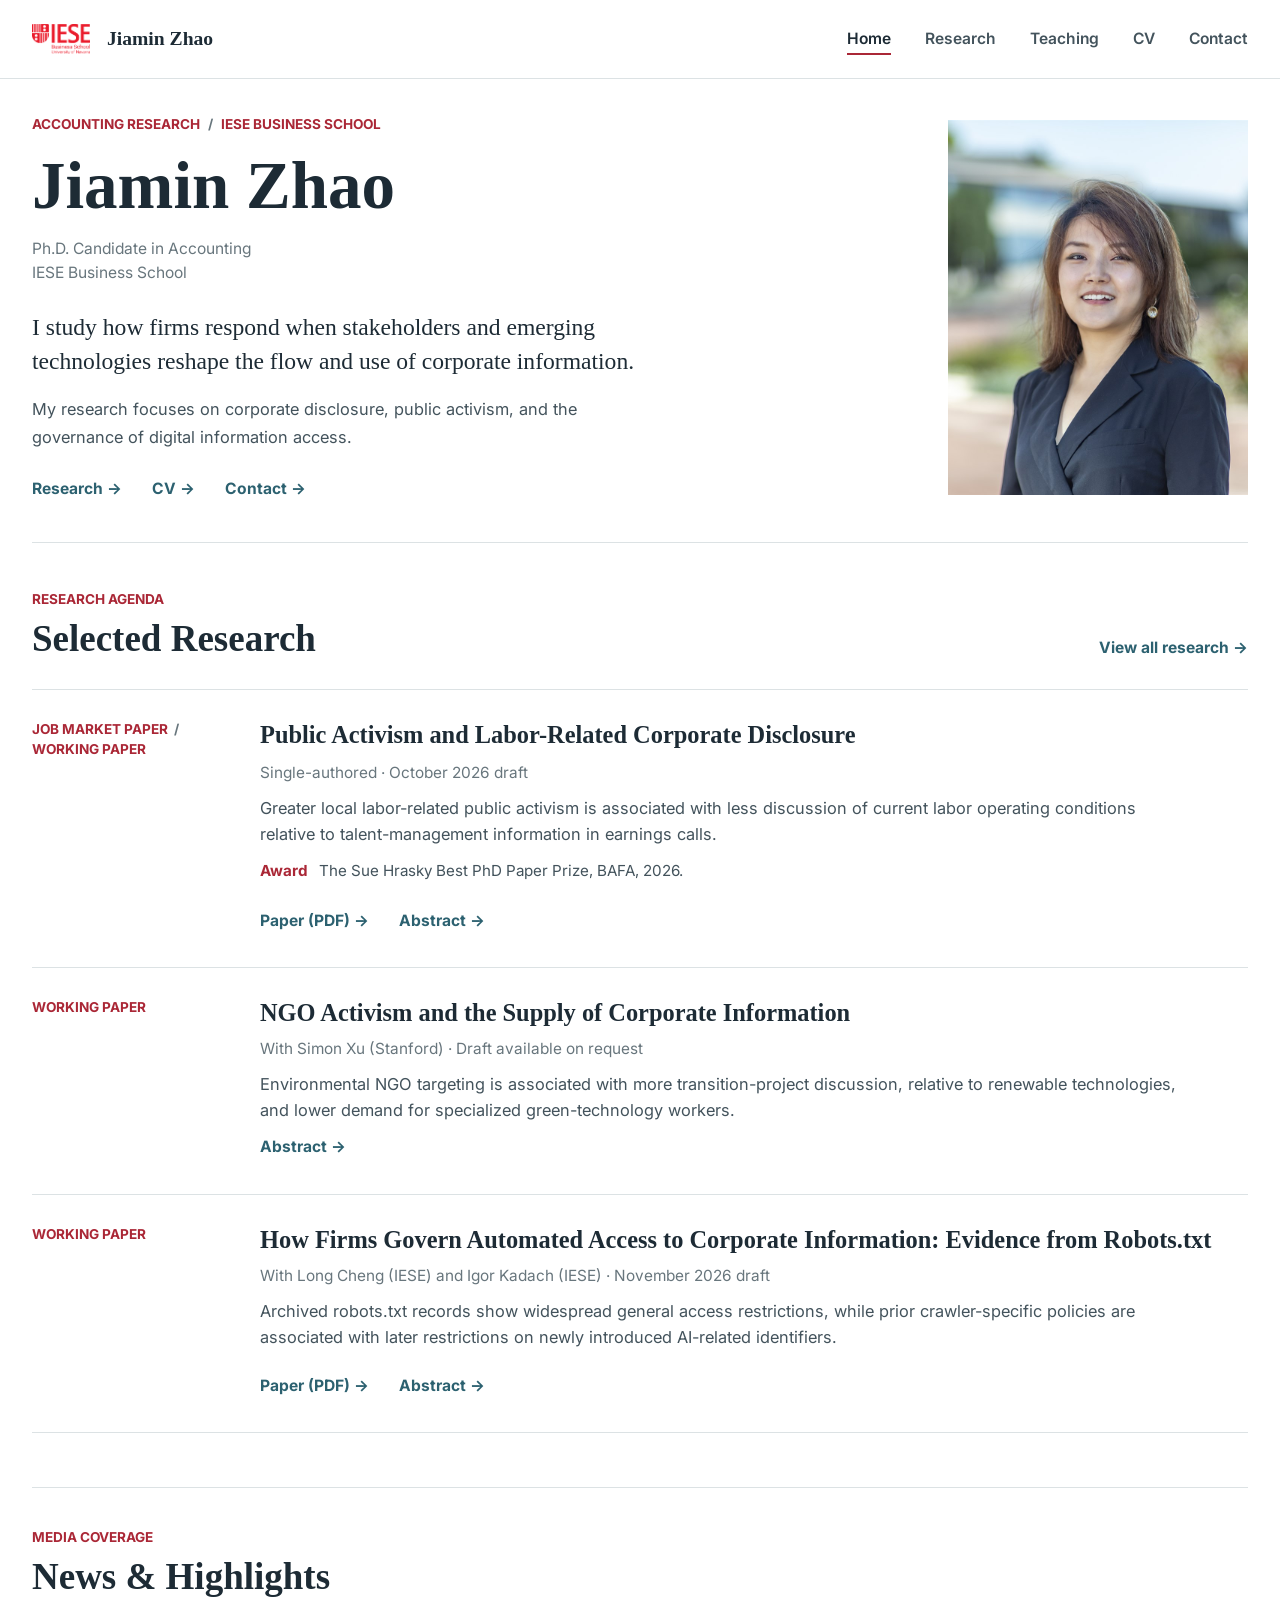
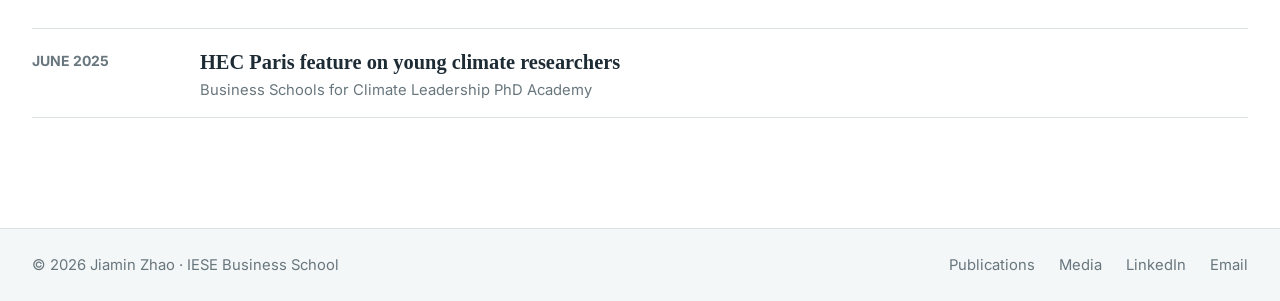
==== commit dbab656a: "Build MkDocs site [skip ci]" ====
--- a/index.html
+++ b/index.html
@@ -21,7 +21,7 @@
       
       
       <link rel="icon" href="assets/images/monogram.svg">
-      <meta name="generator" content="mkdocs-1.6.1, mkdocs-material-9.8.1">
+      <meta name="generator" content="mkdocs-1.6.1, mkdocs-material-9.8.2">
     
     
       
@@ -152,7 +152,7 @@
   <article class="research-preview">
     <p class="research-preview__label">Job Market Paper <span aria-hidden="true">/</span> Working paper</p>
     <h3><a href="research/#job-market-paper">Public Activism and Labor-Related Corporate Disclosure</a></h3>
-    <p class="research-preview__authors">Jiamin Zhao <span aria-hidden="true">&middot;</span> October 2026 draft</p>
+    <p class="research-preview__authors">Single-authored <span aria-hidden="true">&middot;</span> October 2026 draft</p>
     <p class="research-preview__summary">Greater local labor-related public activism is associated with less discussion of current labor operating conditions relative to talent-management information in earnings calls.</p>
     <p class="research-preview__award"><strong>Award</strong> The Sue Hrasky Best PhD Paper Prize, BAFA, 2026.</p>
     <div class="paper-links">
@@ -164,7 +164,7 @@
   <article class="research-preview">
     <p class="research-preview__label">Working paper</p>
     <h3><a href="research/#ngo-activism">NGO Activism and the Supply of Corporate Information</a></h3>
-    <p class="research-preview__authors">Jiamin Zhao and Simon Xu (Stanford) <span aria-hidden="true">&middot;</span> Draft available on request</p>
+    <p class="research-preview__authors">With Simon Xu (Stanford) <span aria-hidden="true">&middot;</span> Draft available on request</p>
     <p class="research-preview__summary">Environmental NGO targeting is associated with more transition-project discussion, relative to renewable technologies, and lower demand for specialized green-technology workers.</p>
     <a class="text-link" href="research/#ngo-abstract">Abstract <span aria-hidden="true">&rarr;</span></a>
   </article>
@@ -172,7 +172,7 @@
   <article class="research-preview">
     <p class="research-preview__label">Working paper</p>
     <h3><a href="research/#automated-access">How Firms Govern Automated Access to Corporate Information: Evidence from Robots.txt</a></h3>
-    <p class="research-preview__authors">Long Cheng (IESE), Igor Kadach (IESE), and Jiamin Zhao <span aria-hidden="true">&middot;</span> November 2026 draft</p>
+    <p class="research-preview__authors">With Long Cheng (IESE) and Igor Kadach (IESE) <span aria-hidden="true">&middot;</span> November 2026 draft</p>
     <p class="research-preview__summary">Archived robots.txt records show widespread general access restrictions, while prior crawler-specific policies are associated with later restrictions on newly introduced AI-related identifiers.</p>
     <div class="paper-links">
       <a href="assets/automated-access-paper.pdf">Paper (PDF) <span aria-hidden="true">&rarr;</span></a>
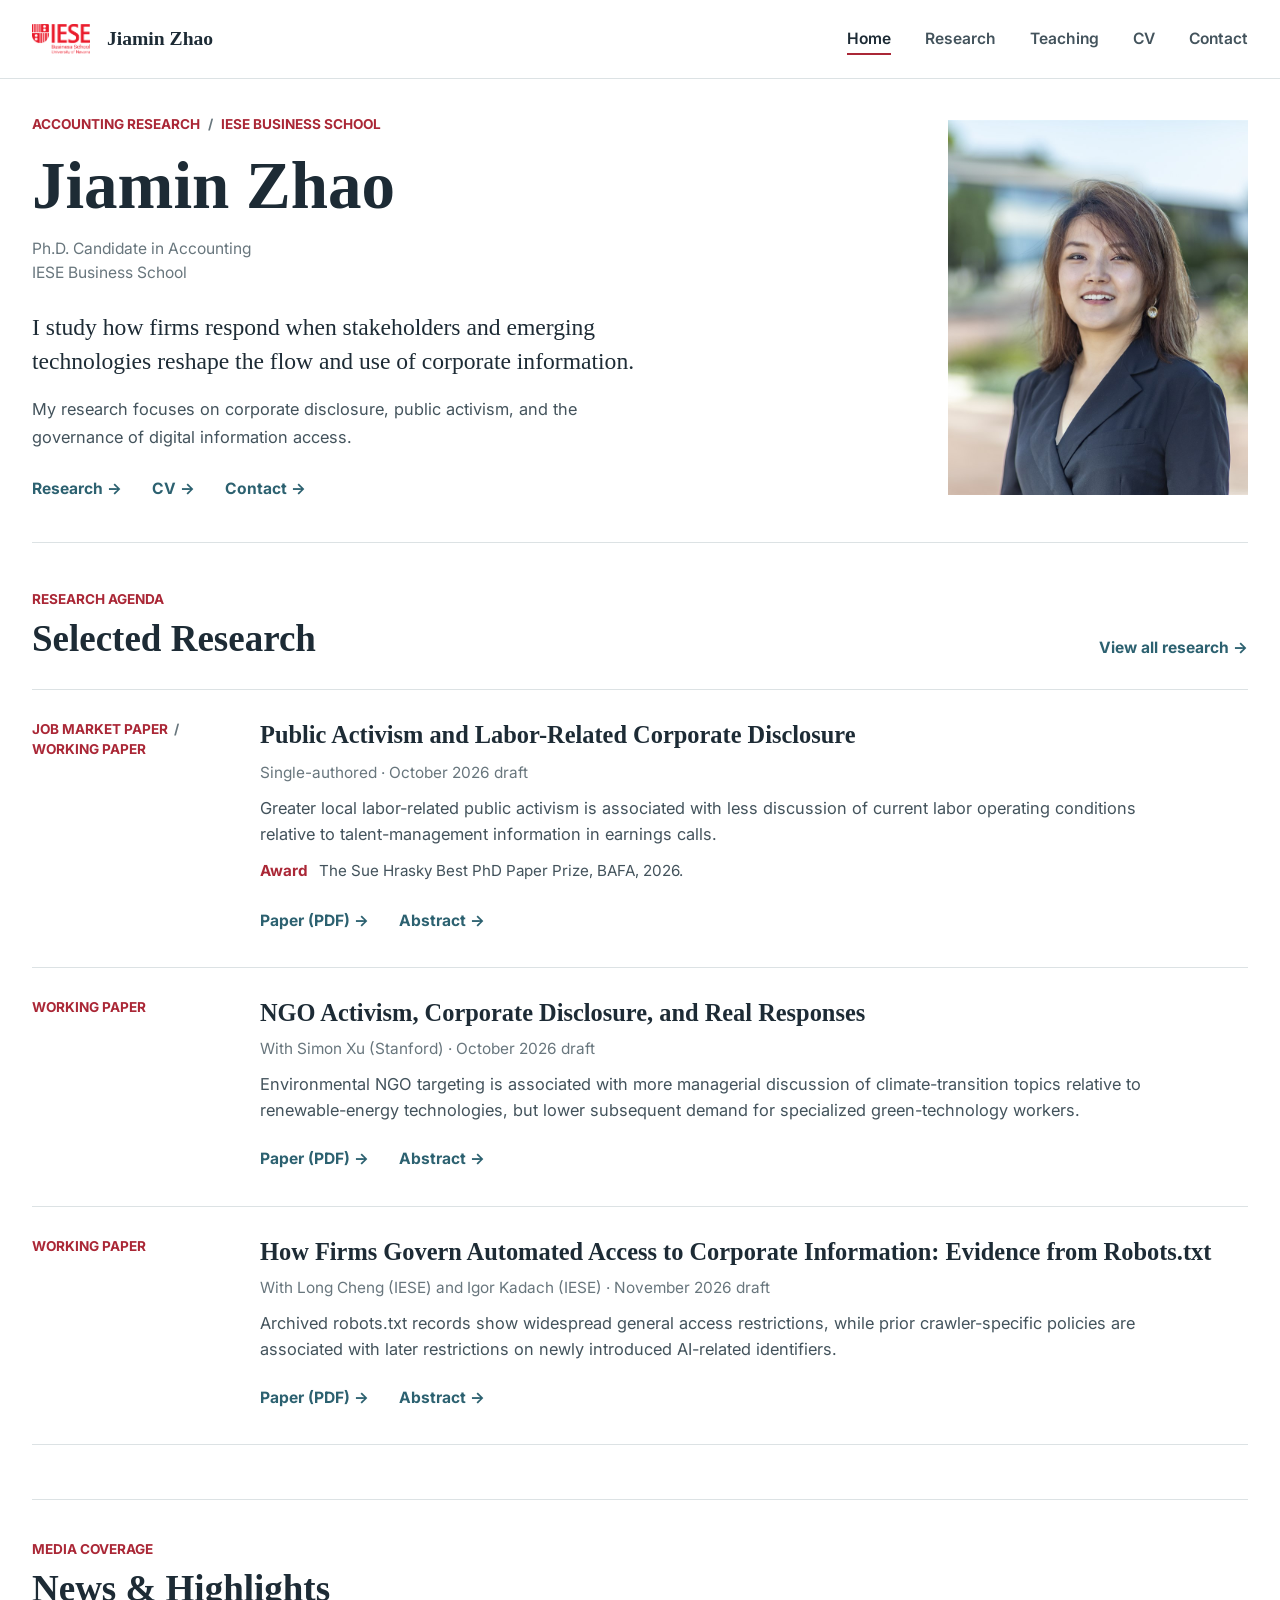
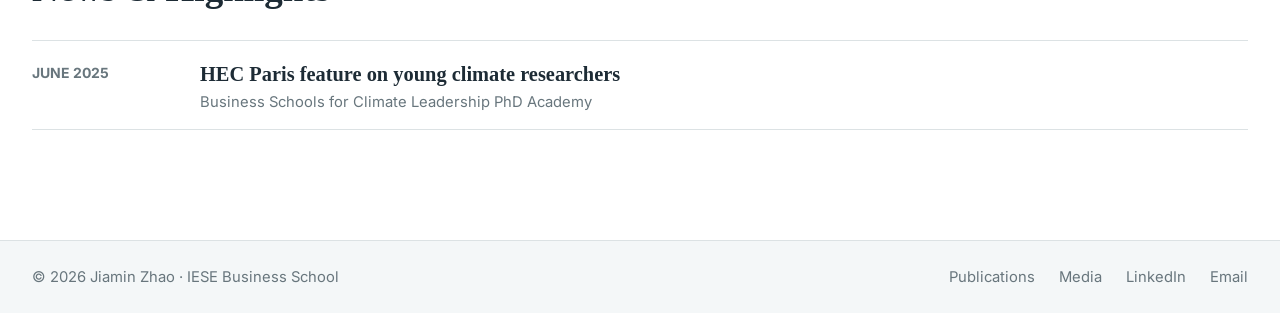
==== commit 7a74a1d2: "Build MkDocs site [skip ci]" ====
--- a/index.html
+++ b/index.html
@@ -163,10 +163,13 @@
 
   <article class="research-preview">
     <p class="research-preview__label">Working paper</p>
-    <h3><a href="research/#ngo-activism">NGO Activism and the Supply of Corporate Information</a></h3>
-    <p class="research-preview__authors">With Simon Xu (Stanford) <span aria-hidden="true">&middot;</span> Draft available on request</p>
-    <p class="research-preview__summary">Environmental NGO targeting is associated with more transition-project discussion, relative to renewable technologies, and lower demand for specialized green-technology workers.</p>
-    <a class="text-link" href="research/#ngo-abstract">Abstract <span aria-hidden="true">&rarr;</span></a>
+    <h3><a href="research/#ngo-activism">NGO Activism, Corporate Disclosure, and Real Responses</a></h3>
+    <p class="research-preview__authors">With Simon Xu (Stanford) <span aria-hidden="true">&middot;</span> October 2026 draft</p>
+    <p class="research-preview__summary">Environmental NGO targeting is associated with more managerial discussion of climate-transition topics relative to renewable-energy technologies, but lower subsequent demand for specialized green-technology workers.</p>
+    <div class="paper-links">
+      <a href="assets/ngo-activism-paper.pdf">Paper (PDF) <span aria-hidden="true">&rarr;</span></a>
+      <a href="research/#ngo-abstract">Abstract <span aria-hidden="true">&rarr;</span></a>
+    </div>
   </article>
 
   <article class="research-preview">
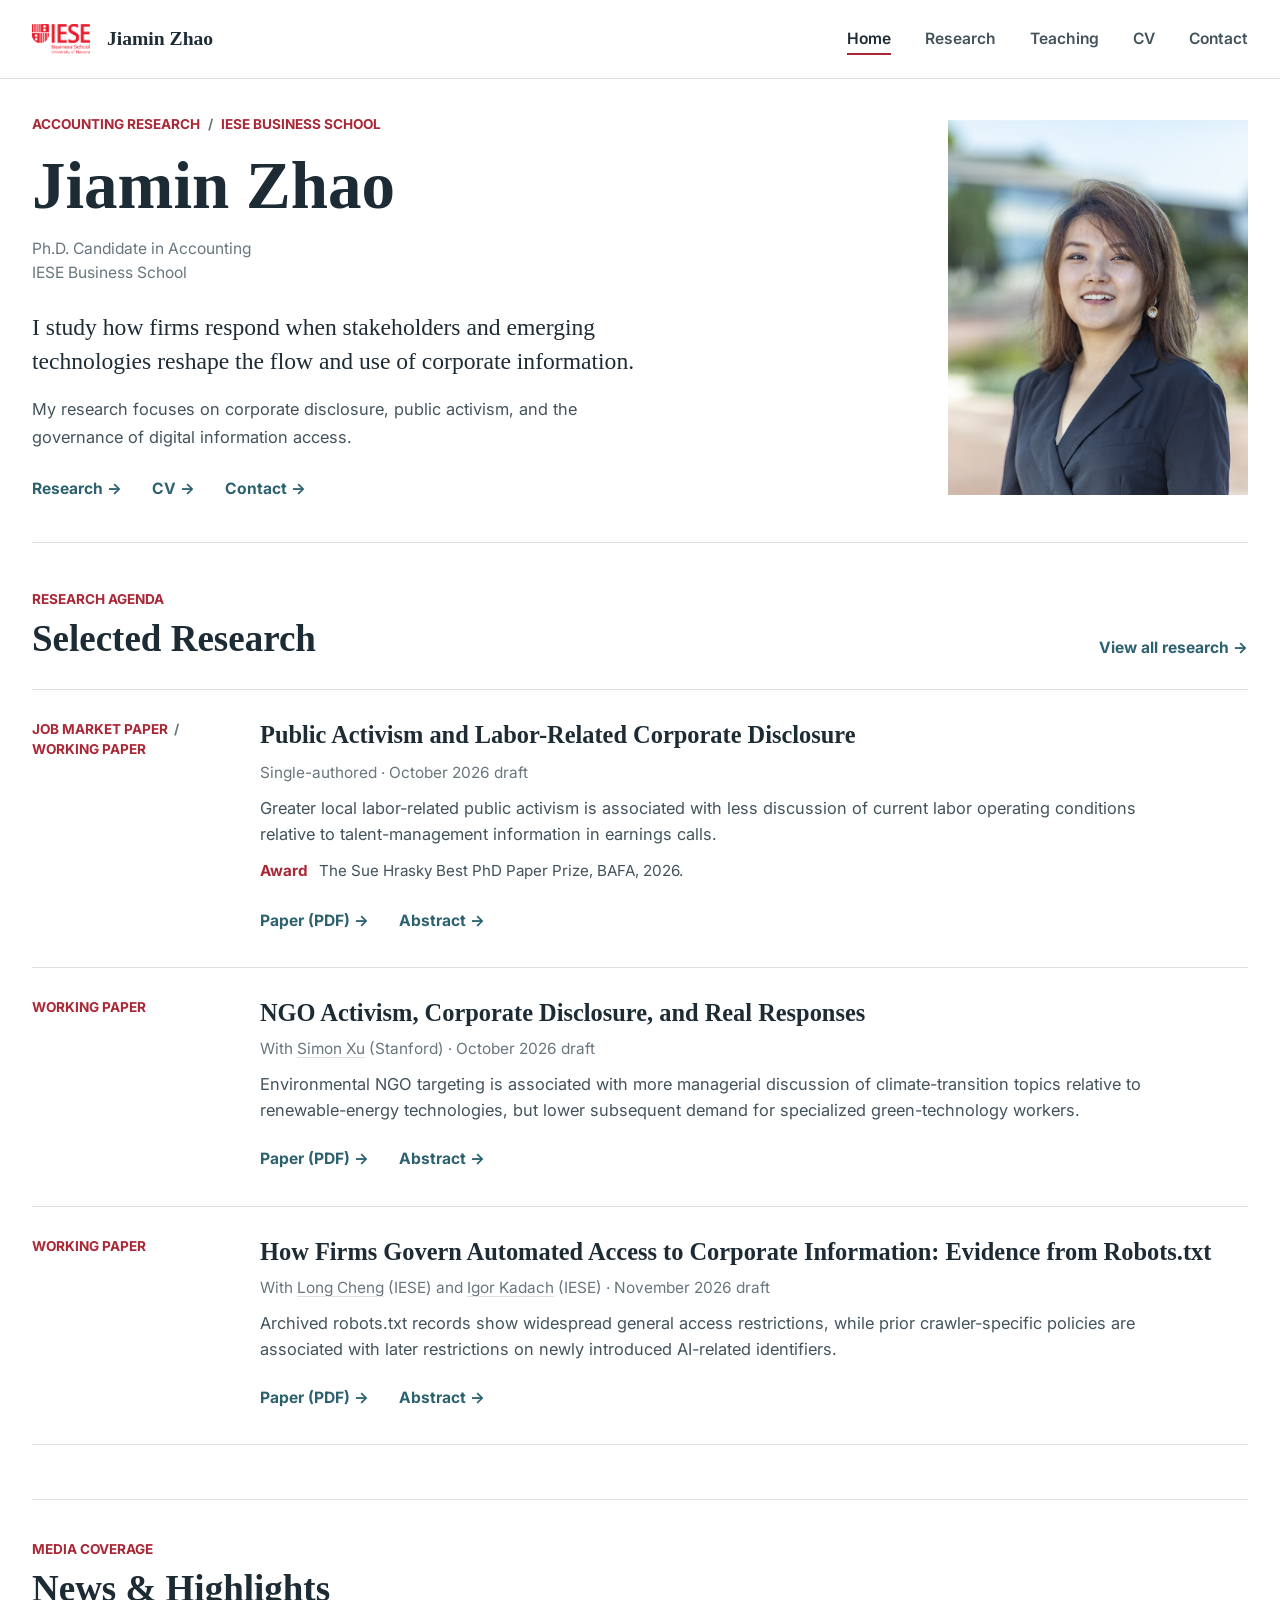
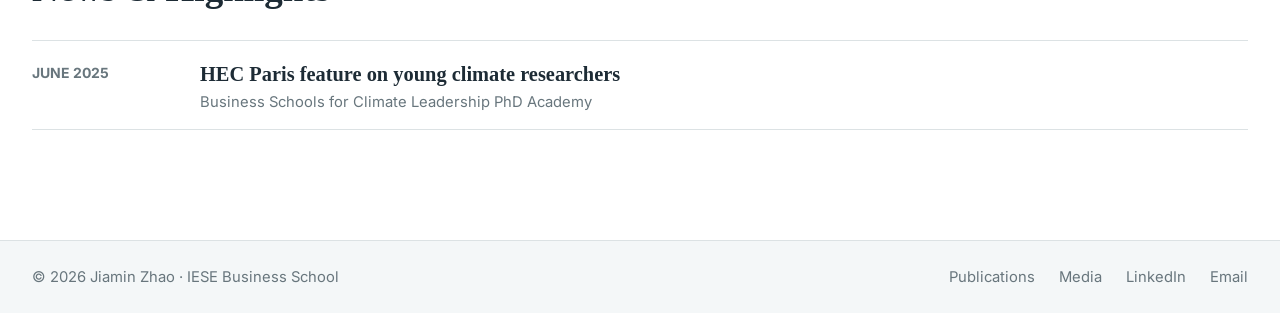
==== commit c14a4a6e: "Build MkDocs site [skip ci]" ====
--- a/index.html
+++ b/index.html
@@ -164,7 +164,7 @@
   <article class="research-preview">
     <p class="research-preview__label">Working paper</p>
     <h3><a href="research/#ngo-activism">NGO Activism, Corporate Disclosure, and Real Responses</a></h3>
-    <p class="research-preview__authors">With Simon Xu (Stanford) <span aria-hidden="true">&middot;</span> October 2026 draft</p>
+    <p class="research-preview__authors">With <a href="https://www.simondzxu.com/home">Simon Xu</a> (Stanford) <span aria-hidden="true">&middot;</span> October 2026 draft</p>
     <p class="research-preview__summary">Environmental NGO targeting is associated with more managerial discussion of climate-transition topics relative to renewable-energy technologies, but lower subsequent demand for specialized green-technology workers.</p>
     <div class="paper-links">
       <a href="assets/ngo-activism-paper.pdf">Paper (PDF) <span aria-hidden="true">&rarr;</span></a>
@@ -175,7 +175,7 @@
   <article class="research-preview">
     <p class="research-preview__label">Working paper</p>
     <h3><a href="research/#automated-access">How Firms Govern Automated Access to Corporate Information: Evidence from Robots.txt</a></h3>
-    <p class="research-preview__authors">With Long Cheng (IESE) and Igor Kadach (IESE) <span aria-hidden="true">&middot;</span> November 2026 draft</p>
+    <p class="research-preview__authors">With <a href="https://www.iese.edu/phd-in-management/students/long-cheng/">Long Cheng</a> (IESE) and <a href="https://www.iese.edu/faculty-research/faculty/igor-kadach/">Igor Kadach</a> (IESE) <span aria-hidden="true">&middot;</span> November 2026 draft</p>
     <p class="research-preview__summary">Archived robots.txt records show widespread general access restrictions, while prior crawler-specific policies are associated with later restrictions on newly introduced AI-related identifiers.</p>
     <div class="paper-links">
       <a href="assets/automated-access-paper.pdf">Paper (PDF) <span aria-hidden="true">&rarr;</span></a>
--- a/assets/stylesheets/extra.css
+++ b/assets/stylesheets/extra.css
@@ -583,6 +583,20 @@
   margin: 0.1rem 0;
 }
 
+.md-typeset .paper-authors a,
+.md-typeset .research-preview__authors a {
+  color: inherit;
+  text-decoration: underline;
+  text-decoration-color: var(--site-line);
+  text-underline-offset: 0.2em;
+}
+
+.md-typeset .paper-authors a:hover,
+.md-typeset .research-preview__authors a:hover {
+  color: var(--site-link);
+  text-decoration-color: currentColor;
+}
+
 .md-typeset .paper-award {
   color: var(--site-body);
   font-size: 0.78rem;
@@ -638,6 +652,62 @@
   max-width: 40rem;
 }
 
+.paper-results {
+  border-top: 1px solid var(--site-line);
+  margin-top: 1.4rem;
+  padding-top: 1rem;
+}
+
+.md-typeset .paper-results h4 {
+  color: var(--site-ink);
+  font-family: var(--site-serif);
+  font-size: 1rem;
+  margin: 0 0 0.4rem;
+}
+
+.md-typeset .paper-results p {
+  font-size: 0.78rem;
+  line-height: 1.6;
+  margin: 0 0 0.7rem;
+  max-width: 42rem;
+}
+
+.paper-results__scroll {
+  overflow-x: auto;
+}
+
+.md-typeset .paper-results table {
+  border-collapse: collapse;
+  font-size: 0.72rem;
+  min-width: 32rem;
+  width: 100%;
+}
+
+.paper-results th,
+.paper-results td {
+  border-bottom: 1px solid var(--site-line);
+  padding: 0.55rem 0.6rem;
+  text-align: right;
+  white-space: nowrap;
+}
+
+.paper-results th:first-child {
+  text-align: left;
+  white-space: normal;
+  width: 42%;
+}
+
+.paper-results thead th {
+  color: var(--site-muted);
+  font-weight: 600;
+}
+
+.md-typeset .paper-results .paper-results__note {
+  color: var(--site-muted);
+  font-size: 0.7rem;
+  margin-top: 0.6rem;
+}
+
 .paper-figures {
   border-top: 1px solid var(--site-line);
   margin-top: 1.4rem;
@@ -928,6 +998,55 @@
     grid-template-columns: 1fr;
   }
 
+  .paper-results__scroll {
+    overflow: visible;
+  }
+
+  .md-typeset .paper-results table,
+  .paper-results tbody,
+  .paper-results tr,
+  .paper-results th,
+  .paper-results td {
+    display: block;
+    min-width: 0;
+    width: 100%;
+  }
+
+  .paper-results thead {
+    clip-path: inset(50%);
+    height: 1px;
+    overflow: hidden;
+    position: absolute;
+    white-space: nowrap;
+    width: 1px;
+  }
+
+  .paper-results tbody tr {
+    display: grid;
+    gap: 0.15rem;
+    grid-template-columns: repeat(4, minmax(0, 1fr));
+    padding: 0.6rem 0;
+  }
+
+  .paper-results tbody th:first-child {
+    border: 0;
+    grid-column: 1 / -1;
+    padding: 0 0 0.3rem;
+  }
+
+  .paper-results td {
+    border: 0;
+    padding: 0;
+    text-align: left;
+  }
+
+  .paper-results td::before {
+    color: var(--site-muted);
+    content: attr(data-period);
+    display: block;
+    font-size: 0.65rem;
+  }
+
   .teaching-entry {
     gap: 0.7rem;
   }
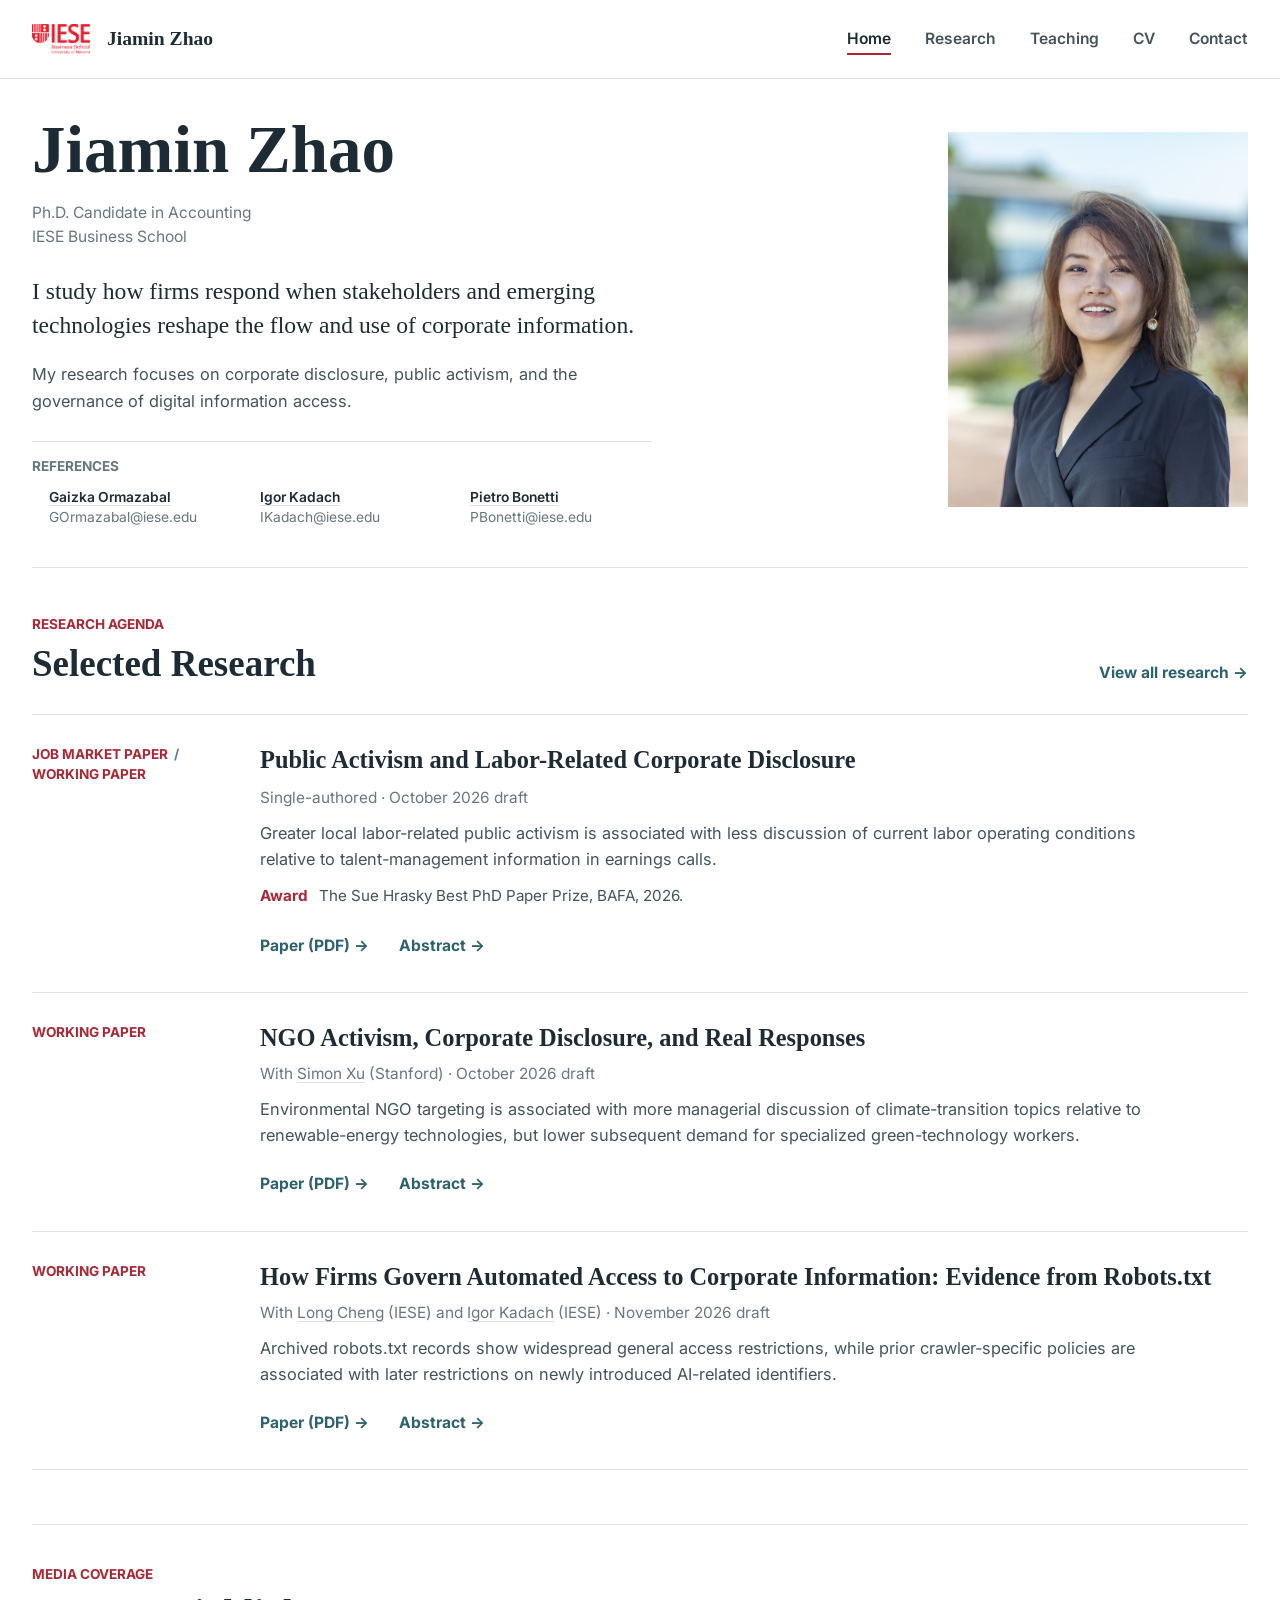
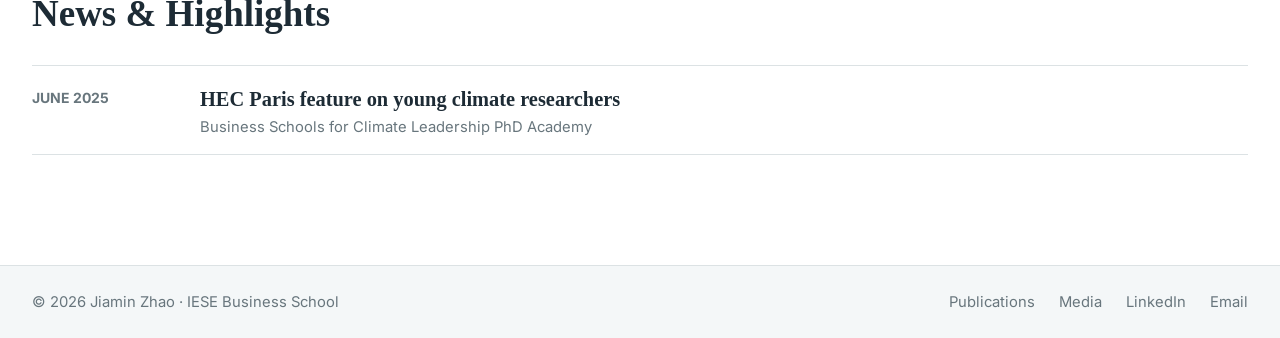
==== commit 023b48ed: "Build MkDocs site [skip ci]" ====
--- a/index.html
+++ b/index.html
@@ -122,7 +122,6 @@
     <article class="md-content__inner md-typeset" id="main-content" tabindex="-1">
       <div class="home-hero">
   <div class="hero-identity">
-    <p class="eyebrow">Accounting research <span aria-hidden="true">/</span> IESE Business School</p>
     <h1>Jiamin Zhao</h1>
     <p class="hero-role">Ph.D. Candidate in Accounting<br>IESE Business School</p>
   </div>
@@ -132,11 +131,14 @@
   <div class="hero-message">
     <p class="hero-statement">I study how firms respond when stakeholders and emerging technologies reshape the flow and use of corporate information.</p>
     <p class="hero-support">My research focuses on corporate disclosure, public activism, and the governance of digital information access.</p>
-    <div class="hero-links">
-      <a href="research/">Research <span aria-hidden="true">&rarr;</span></a>
-      <a href="assets/cv.pdf">CV <span aria-hidden="true">&rarr;</span></a>
-      <a href="mailto:JZhao@iese.edu">Contact <span aria-hidden="true">&rarr;</span></a>
-    </div>
+    <section class="hero-references" aria-labelledby="references-heading">
+      <h2 id="references-heading">References</h2>
+      <ul>
+        <li><a href="https://www.iese.edu/faculty-research/faculty/gaizka-ormazabal/">Gaizka Ormazabal</a><a href="mailto:GOrmazabal@iese.edu">GOrmazabal@iese.edu</a></li>
+        <li><a href="https://www.iese.edu/faculty-research/faculty/igor-kadach/">Igor Kadach</a><a href="mailto:IKadach@iese.edu">IKadach@iese.edu</a></li>
+        <li><a href="https://www.iese.edu/faculty-research/faculty/pietro-bonetti/">Pietro Bonetti</a><a href="mailto:PBonetti@iese.edu">PBonetti@iese.edu</a></li>
+      </ul>
+    </section>
   </div>
 </div>
 
--- a/assets/stylesheets/extra.css
+++ b/assets/stylesheets/extra.css
@@ -279,7 +279,7 @@
 .md-typeset .hero-identity h1 {
   font-size: 3.35rem;
   line-height: 1.08;
-  margin: 0.65rem 0 0.8rem;
+  margin: 0 0 0.8rem;
 }
 
 .md-typeset .hero-role {
@@ -332,18 +332,65 @@
   text-wrap: pretty;
 }
 
-.hero-links,
 .paper-links {
   display: flex;
   flex-wrap: wrap;
   gap: 0.65rem 1.5rem;
 }
 
-.hero-links {
-  margin-top: 1.25rem;
-}
-
-.md-typeset .hero-links a,
+.hero-references {
+  border-top: 1px solid var(--site-line);
+  margin-top: 1.3rem;
+  padding-top: 0.75rem;
+}
+
+.md-typeset .hero-references h2 {
+  color: var(--site-muted);
+  font-family: inherit;
+  font-size: 0.68rem;
+  font-weight: 700;
+  margin: 0 0 0.55rem;
+  text-transform: uppercase;
+}
+
+.md-typeset .hero-references ul {
+  display: grid;
+  gap: 0.55rem;
+  grid-template-columns: repeat(3, minmax(0, 1fr));
+  list-style: none;
+  margin: 0;
+  padding: 0;
+}
+
+.md-typeset .hero-references li {
+  font-size: 0.69rem;
+  line-height: 1.45;
+  margin: 0;
+  min-width: 0;
+}
+
+.md-typeset .hero-references a {
+  display: block;
+  overflow-wrap: anywhere;
+}
+
+.md-typeset .hero-references li a:first-child {
+  color: var(--site-ink);
+  font-weight: 600;
+  text-decoration: underline;
+  text-decoration-color: var(--site-line);
+  text-underline-offset: 0.2em;
+}
+
+.md-typeset .hero-references li a:last-child {
+  color: var(--site-muted);
+}
+
+.md-typeset .hero-references a:hover {
+  color: var(--site-accent);
+  text-decoration: underline;
+}
+
 .md-typeset .paper-links a,
 .md-typeset .text-link,
 .md-typeset .section-link {
@@ -353,7 +400,6 @@
   text-decoration: none;
 }
 
-.md-typeset .hero-links a:hover,
 .md-typeset .paper-links a:hover,
 .md-typeset .text-link:hover,
 .md-typeset .section-link:hover {
@@ -918,7 +964,7 @@
   .md-typeset .hero-identity h1 {
     font-size: 2.1rem;
     line-height: 1.1;
-    margin: 0.45rem 0 0.55rem;
+    margin: 0 0 0.55rem;
   }
 
   .md-typeset .hero-role {
@@ -943,6 +989,10 @@
 
   .md-typeset .hero-support {
     font-size: 0.8rem;
+  }
+
+  .md-typeset .hero-references ul {
+    grid-template-columns: 1fr;
   }
 
   .home-research {
@@ -1063,10 +1113,6 @@
     row-gap: 0.7rem;
   }
 
-  .hero-identity .eyebrow {
-    display: none;
-  }
-
   .md-typeset .hero-identity h1 {
     font-size: 1.82rem;
     margin: 0 0 0.35rem;
@@ -1086,10 +1132,6 @@
     font-size: 0.76rem;
     line-height: 1.6;
   }
-
-  .hero-links {
-    margin-top: 0.65rem;
-  }
 }
 
 @media (prefers-reduced-motion: reduce) {
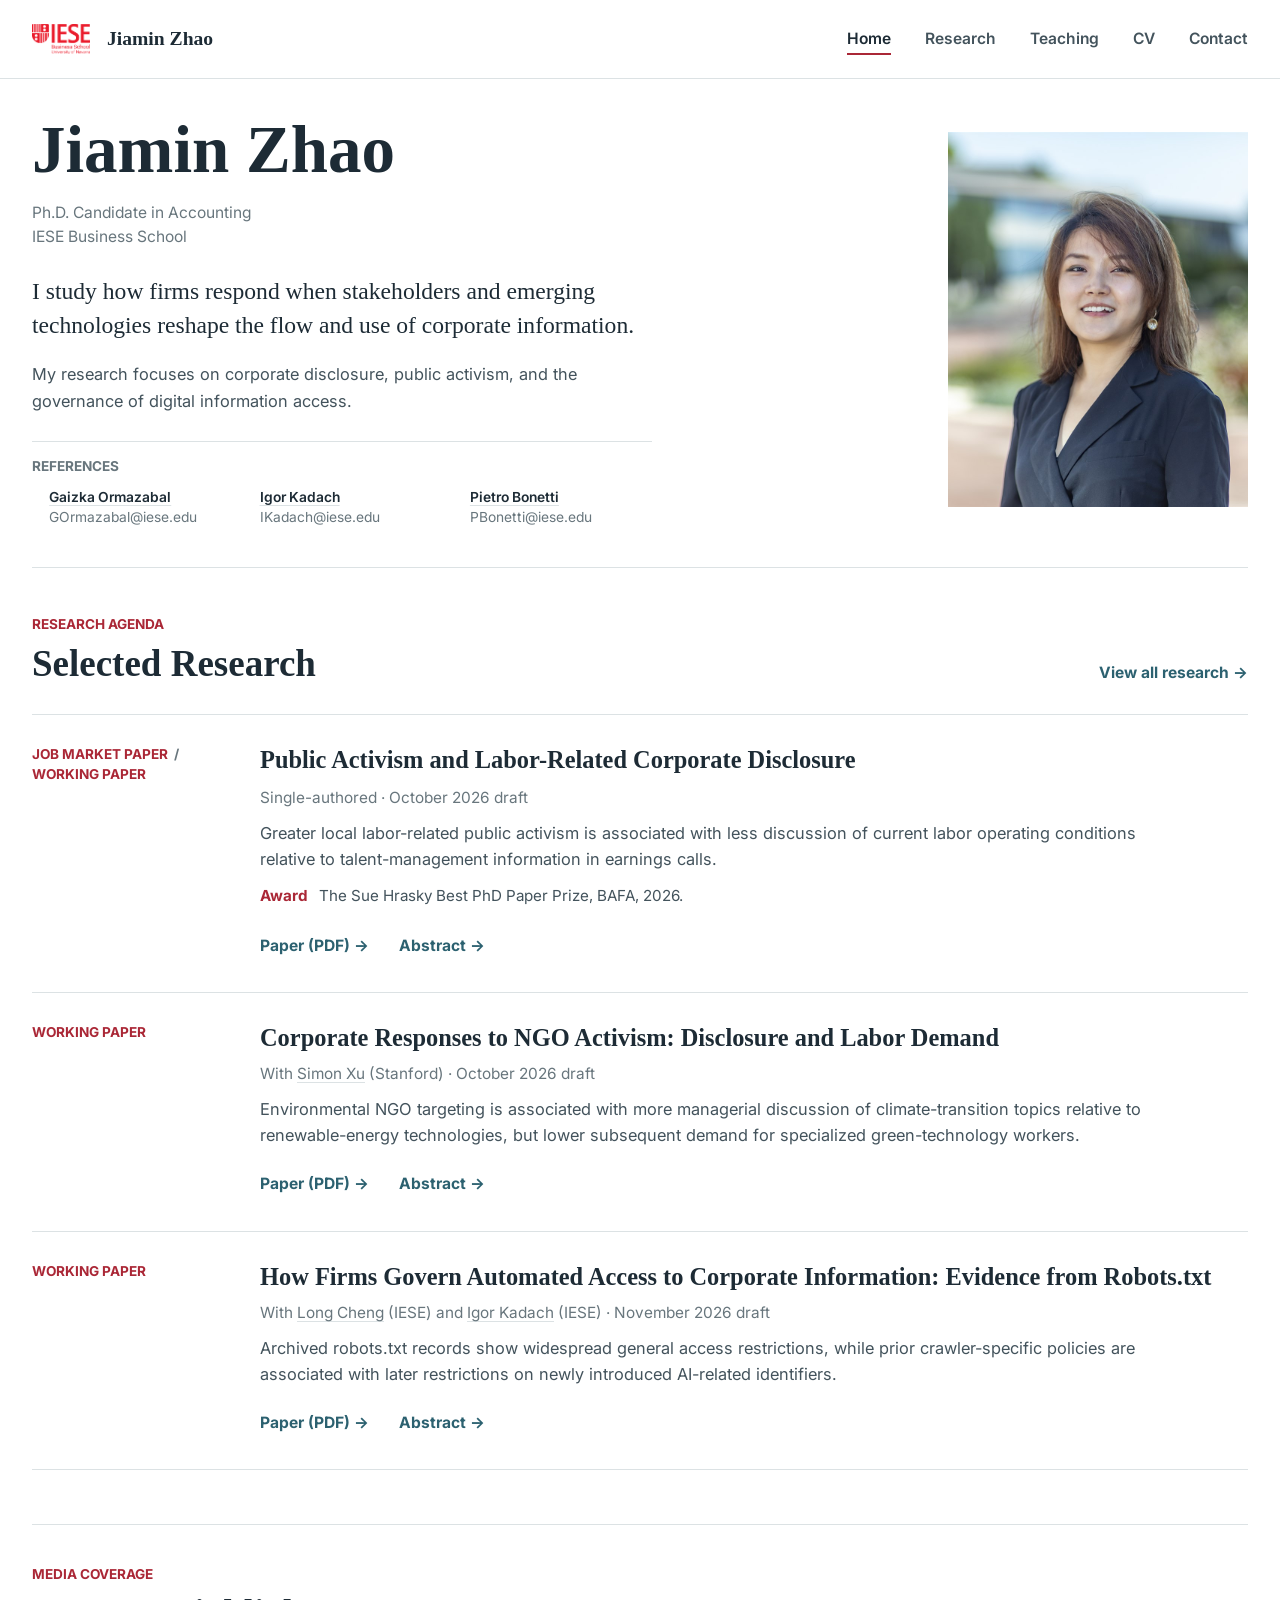
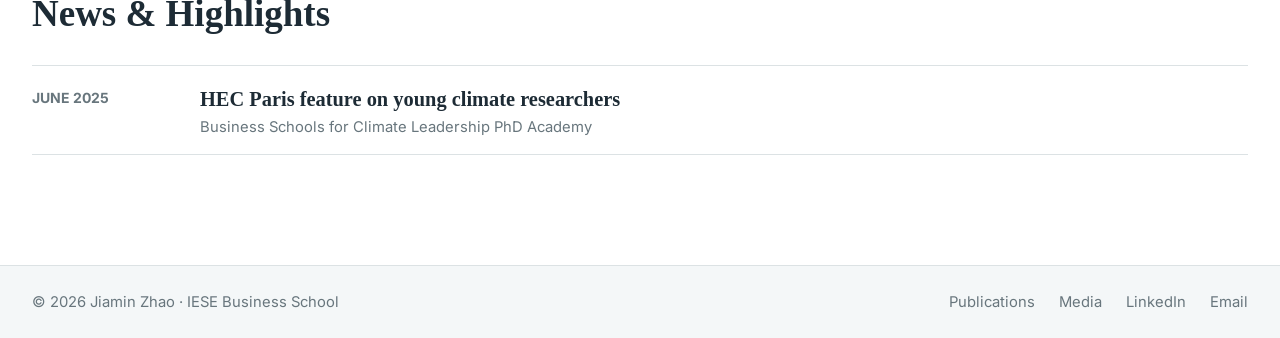
==== commit 64a5c32a: "Build MkDocs site [skip ci]" ====
--- a/index.html
+++ b/index.html
@@ -165,7 +165,7 @@
 
   <article class="research-preview">
     <p class="research-preview__label">Working paper</p>
-    <h3><a href="research/#ngo-activism">NGO Activism, Corporate Disclosure, and Real Responses</a></h3>
+    <h3><a href="research/#ngo-activism">Corporate Responses to NGO Activism: Disclosure and Labor Demand</a></h3>
     <p class="research-preview__authors">With <a href="https://www.simondzxu.com/home">Simon Xu</a> (Stanford) <span aria-hidden="true">&middot;</span> October 2026 draft</p>
     <p class="research-preview__summary">Environmental NGO targeting is associated with more managerial discussion of climate-transition topics relative to renewable-energy technologies, but lower subsequent demand for specialized green-technology workers.</p>
     <div class="paper-links">
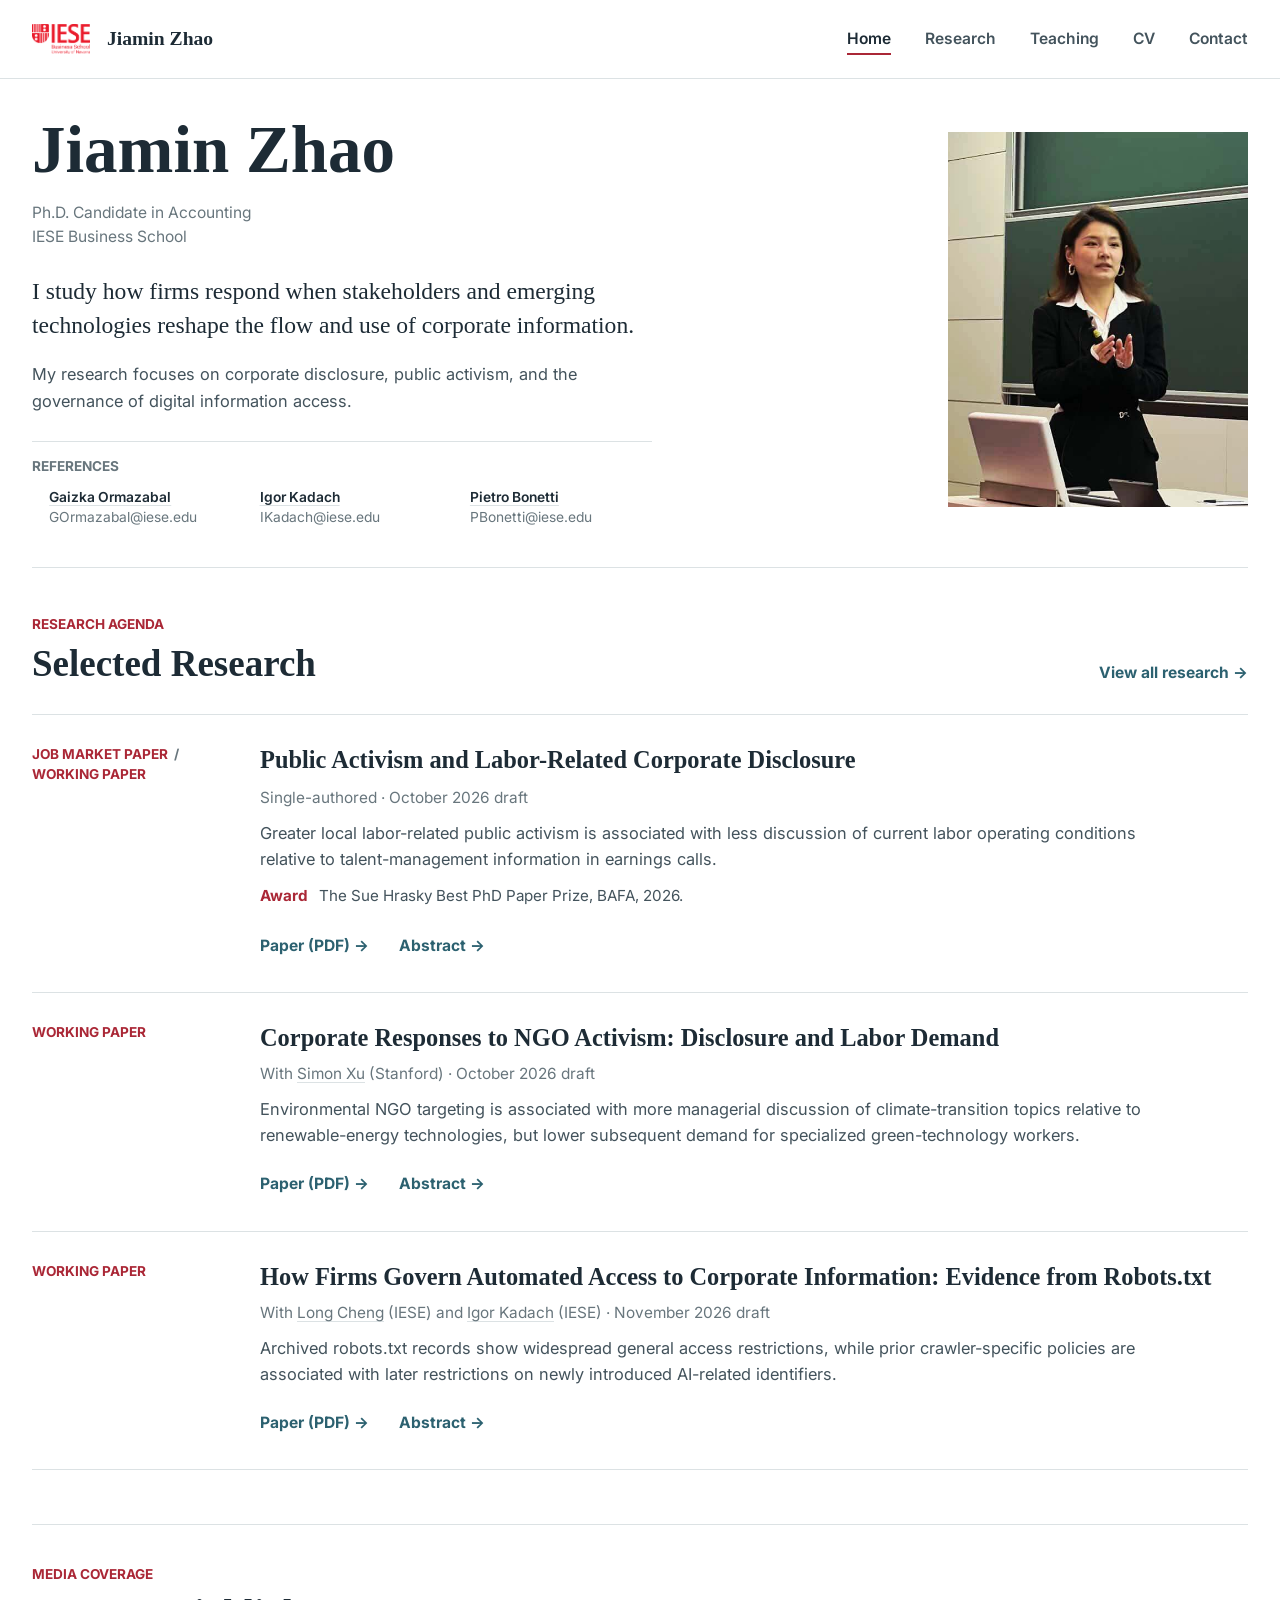
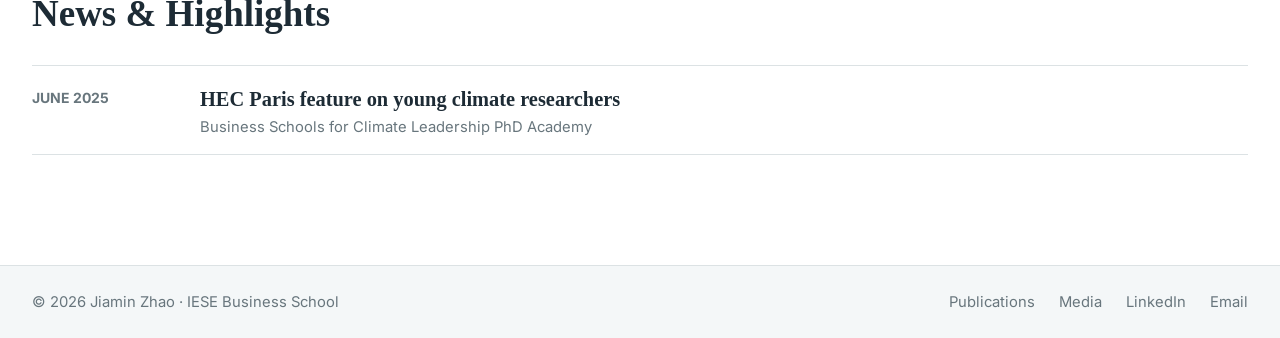
==== commit c110d480: "Build MkDocs site [skip ci]" ====
--- a/index.html
+++ b/index.html
@@ -125,8 +125,8 @@
     <h1>Jiamin Zhao</h1>
     <p class="hero-role">Ph.D. Candidate in Accounting<br>IESE Business School</p>
   </div>
-  <figure class="hero-portrait">
-    <img src="assets/images/profile.jpg" alt="Portrait of Jiamin Zhao" width="800" height="1000" fetchpriority="high">
+  <figure class="hero-portrait hero-portrait--presentation">
+    <img src="assets/images/research-presentation.jpg" alt="Jiamin Zhao presenting research in a classroom" width="1170" height="1560" fetchpriority="high">
   </figure>
   <div class="hero-message">
     <p class="hero-statement">I study how firms respond when stakeholders and emerging technologies reshape the flow and use of corporate information.</p>
--- a/assets/stylesheets/extra.css
+++ b/assets/stylesheets/extra.css
@@ -308,6 +308,17 @@
   width: 100%;
 }
 
+.hero-portrait--presentation {
+  aspect-ratio: 4 / 5;
+  overflow: hidden;
+}
+
+.hero-portrait--presentation img {
+  height: 100%;
+  transform: scale(2.15);
+  transform-origin: 25% 60%;
+}
+
 .hero-message {
   align-self: start;
   grid-column: 1;
@@ -698,60 +709,10 @@
   max-width: 40rem;
 }
 
-.paper-results {
+.ngo-table-figure {
   border-top: 1px solid var(--site-line);
   margin-top: 1.4rem;
   padding-top: 1rem;
-}
-
-.md-typeset .paper-results h4 {
-  color: var(--site-ink);
-  font-family: var(--site-serif);
-  font-size: 1rem;
-  margin: 0 0 0.4rem;
-}
-
-.md-typeset .paper-results p {
-  font-size: 0.78rem;
-  line-height: 1.6;
-  margin: 0 0 0.7rem;
-  max-width: 42rem;
-}
-
-.paper-results__scroll {
-  overflow-x: auto;
-}
-
-.md-typeset .paper-results table {
-  border-collapse: collapse;
-  font-size: 0.72rem;
-  min-width: 32rem;
-  width: 100%;
-}
-
-.paper-results th,
-.paper-results td {
-  border-bottom: 1px solid var(--site-line);
-  padding: 0.55rem 0.6rem;
-  text-align: right;
-  white-space: nowrap;
-}
-
-.paper-results th:first-child {
-  text-align: left;
-  white-space: normal;
-  width: 42%;
-}
-
-.paper-results thead th {
-  color: var(--site-muted);
-  font-weight: 600;
-}
-
-.md-typeset .paper-results .paper-results__note {
-  color: var(--site-muted);
-  font-size: 0.7rem;
-  margin-top: 0.6rem;
 }
 
 .paper-figures {
@@ -978,6 +939,10 @@
     width: 7rem;
   }
 
+  .hero-portrait--presentation img {
+    transform: scale(2.35);
+  }
+
   .hero-message {
     grid-column: 1 / -1;
     grid-row: 2;
@@ -1046,55 +1011,6 @@
 
   .paper-figures__grid {
     grid-template-columns: 1fr;
-  }
-
-  .paper-results__scroll {
-    overflow: visible;
-  }
-
-  .md-typeset .paper-results table,
-  .paper-results tbody,
-  .paper-results tr,
-  .paper-results th,
-  .paper-results td {
-    display: block;
-    min-width: 0;
-    width: 100%;
-  }
-
-  .paper-results thead {
-    clip-path: inset(50%);
-    height: 1px;
-    overflow: hidden;
-    position: absolute;
-    white-space: nowrap;
-    width: 1px;
-  }
-
-  .paper-results tbody tr {
-    display: grid;
-    gap: 0.15rem;
-    grid-template-columns: repeat(4, minmax(0, 1fr));
-    padding: 0.6rem 0;
-  }
-
-  .paper-results tbody th:first-child {
-    border: 0;
-    grid-column: 1 / -1;
-    padding: 0 0 0.3rem;
-  }
-
-  .paper-results td {
-    border: 0;
-    padding: 0;
-    text-align: left;
-  }
-
-  .paper-results td::before {
-    color: var(--site-muted);
-    content: attr(data-period);
-    display: block;
-    font-size: 0.65rem;
   }
 
   .teaching-entry {
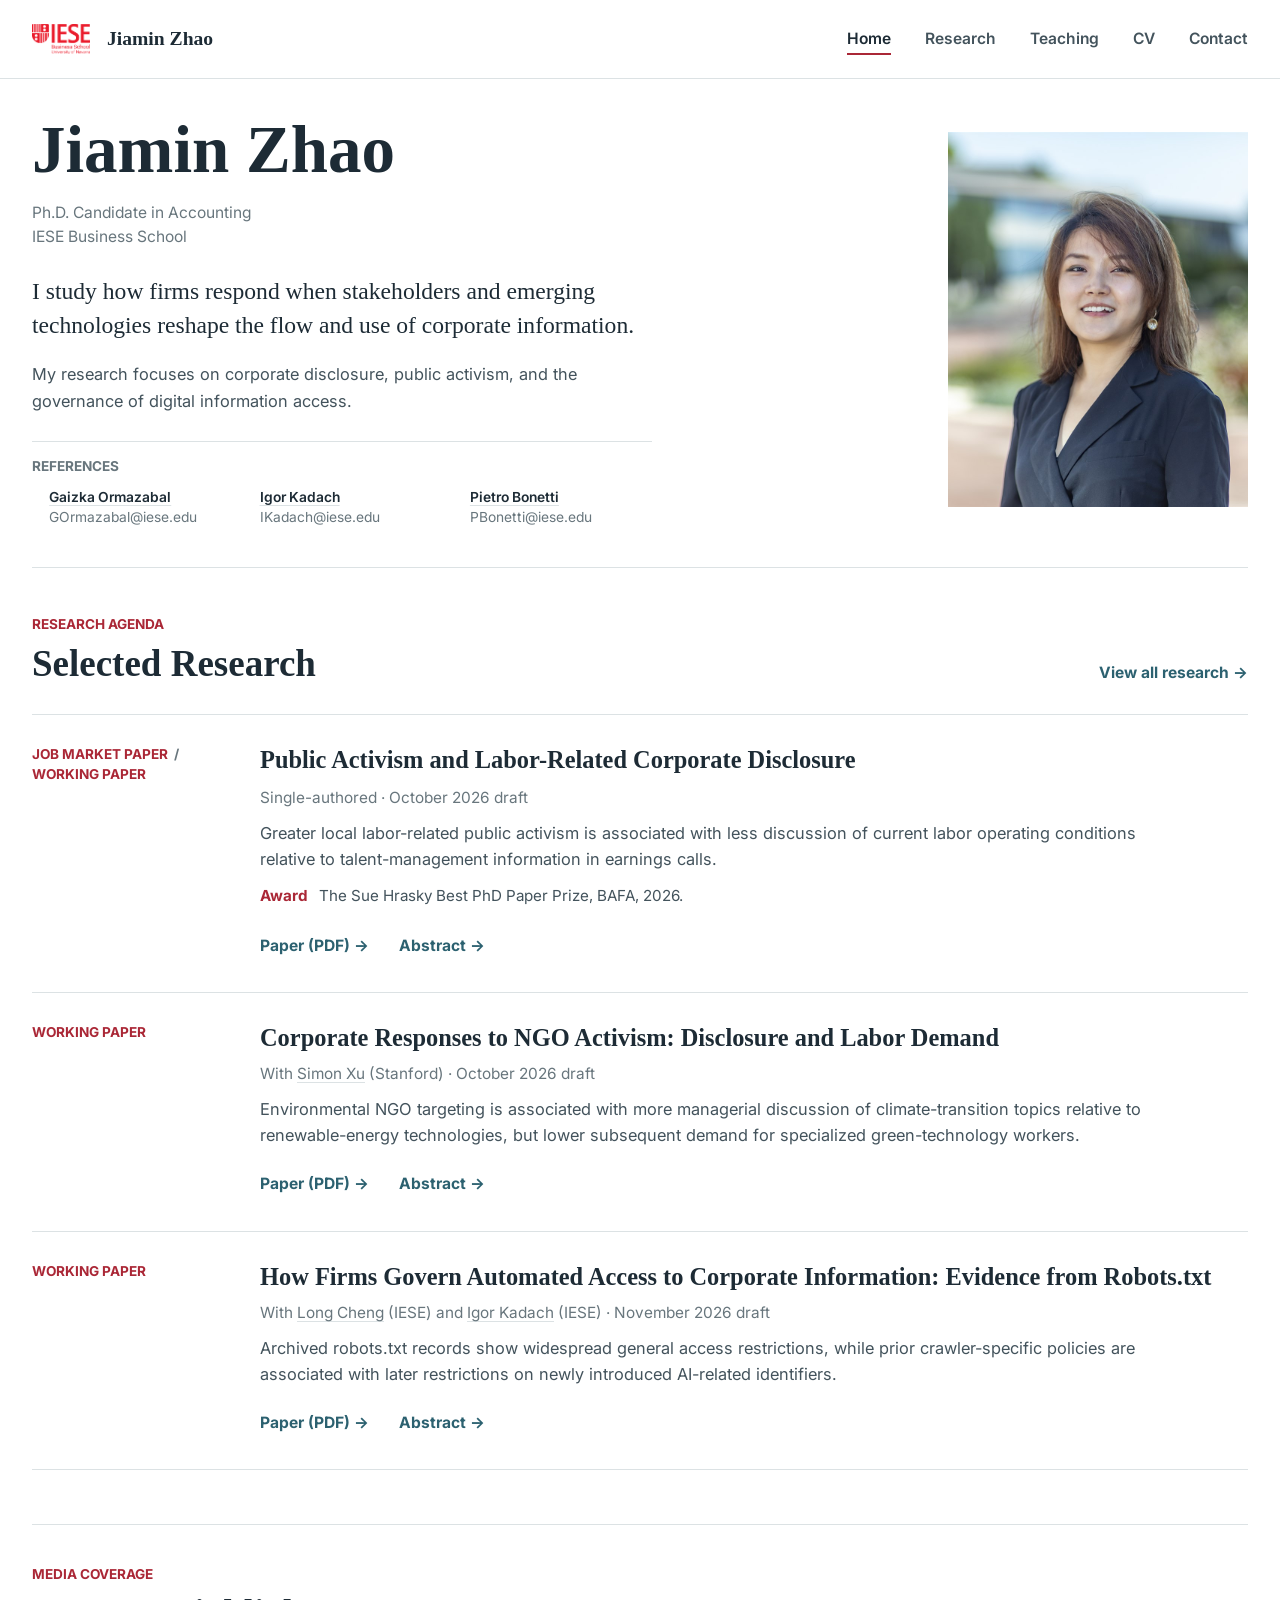
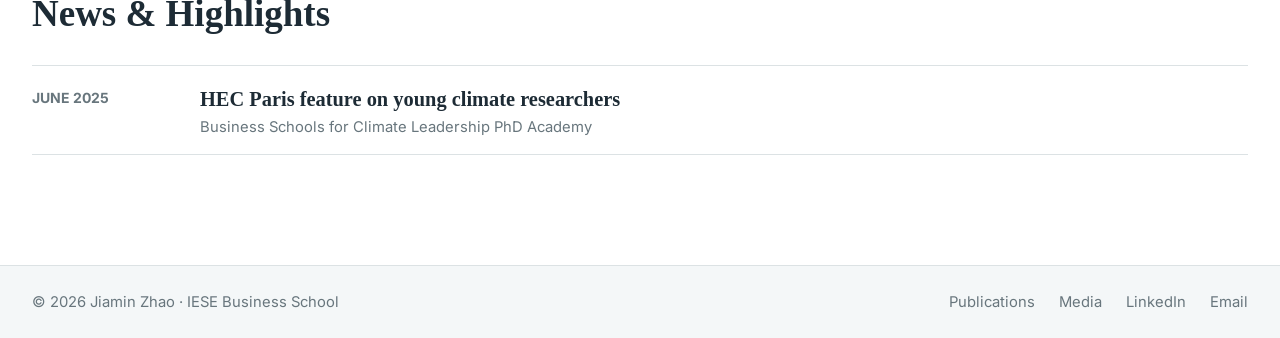
==== commit 3e901a08: "Build MkDocs site [skip ci]" ====
--- a/index.html
+++ b/index.html
@@ -125,8 +125,8 @@
     <h1>Jiamin Zhao</h1>
     <p class="hero-role">Ph.D. Candidate in Accounting<br>IESE Business School</p>
   </div>
-  <figure class="hero-portrait hero-portrait--presentation">
-    <img src="assets/images/research-presentation.jpg" alt="Jiamin Zhao presenting research in a classroom" width="1170" height="1560" fetchpriority="high">
+  <figure class="hero-portrait">
+    <img src="assets/images/profile.jpg" alt="Portrait of Jiamin Zhao" width="800" height="1000" fetchpriority="high">
   </figure>
   <div class="hero-message">
     <p class="hero-statement">I study how firms respond when stakeholders and emerging technologies reshape the flow and use of corporate information.</p>
--- a/assets/stylesheets/extra.css
+++ b/assets/stylesheets/extra.css
@@ -308,17 +308,6 @@
   width: 100%;
 }
 
-.hero-portrait--presentation {
-  aspect-ratio: 4 / 5;
-  overflow: hidden;
-}
-
-.hero-portrait--presentation img {
-  height: 100%;
-  transform: scale(2.15);
-  transform-origin: 25% 60%;
-}
-
 .hero-message {
   align-self: start;
   grid-column: 1;
@@ -939,10 +928,6 @@
     width: 7rem;
   }
 
-  .hero-portrait--presentation img {
-    transform: scale(2.35);
-  }
-
   .hero-message {
     grid-column: 1 / -1;
     grid-row: 2;
